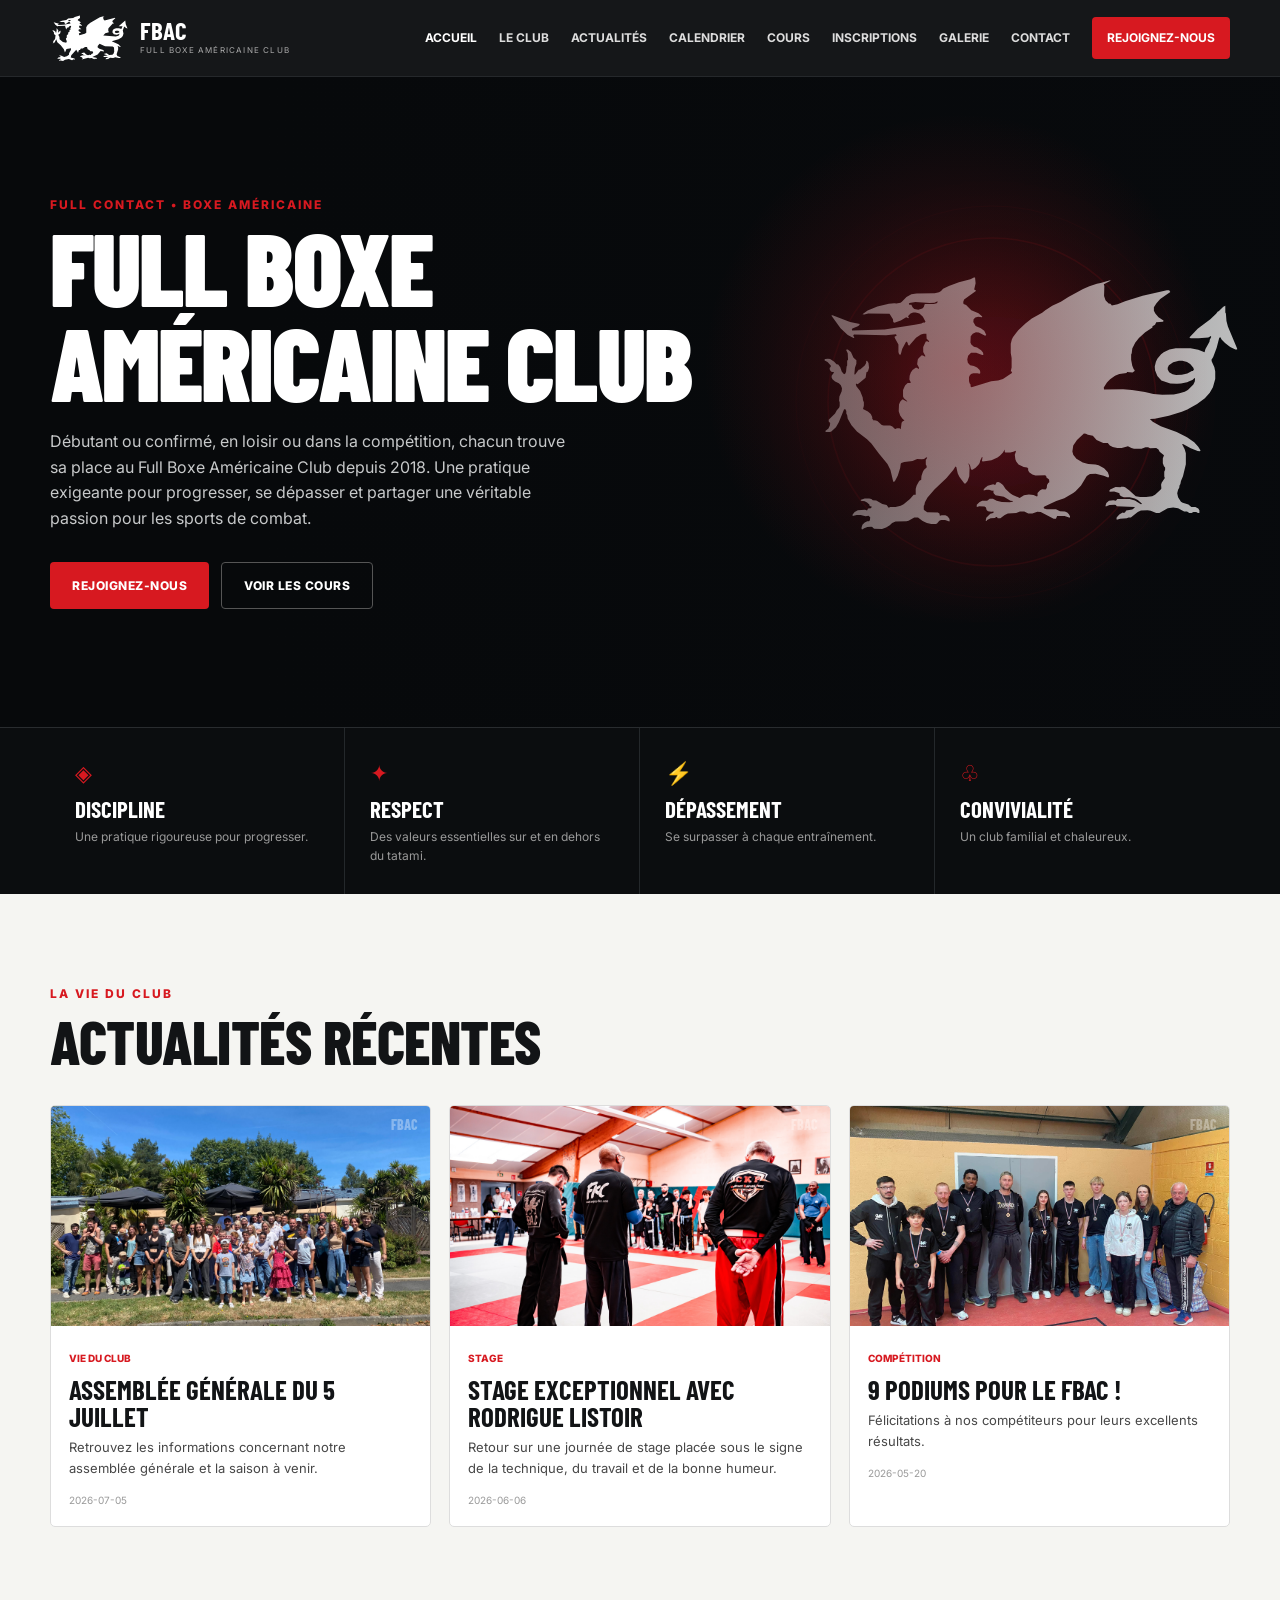
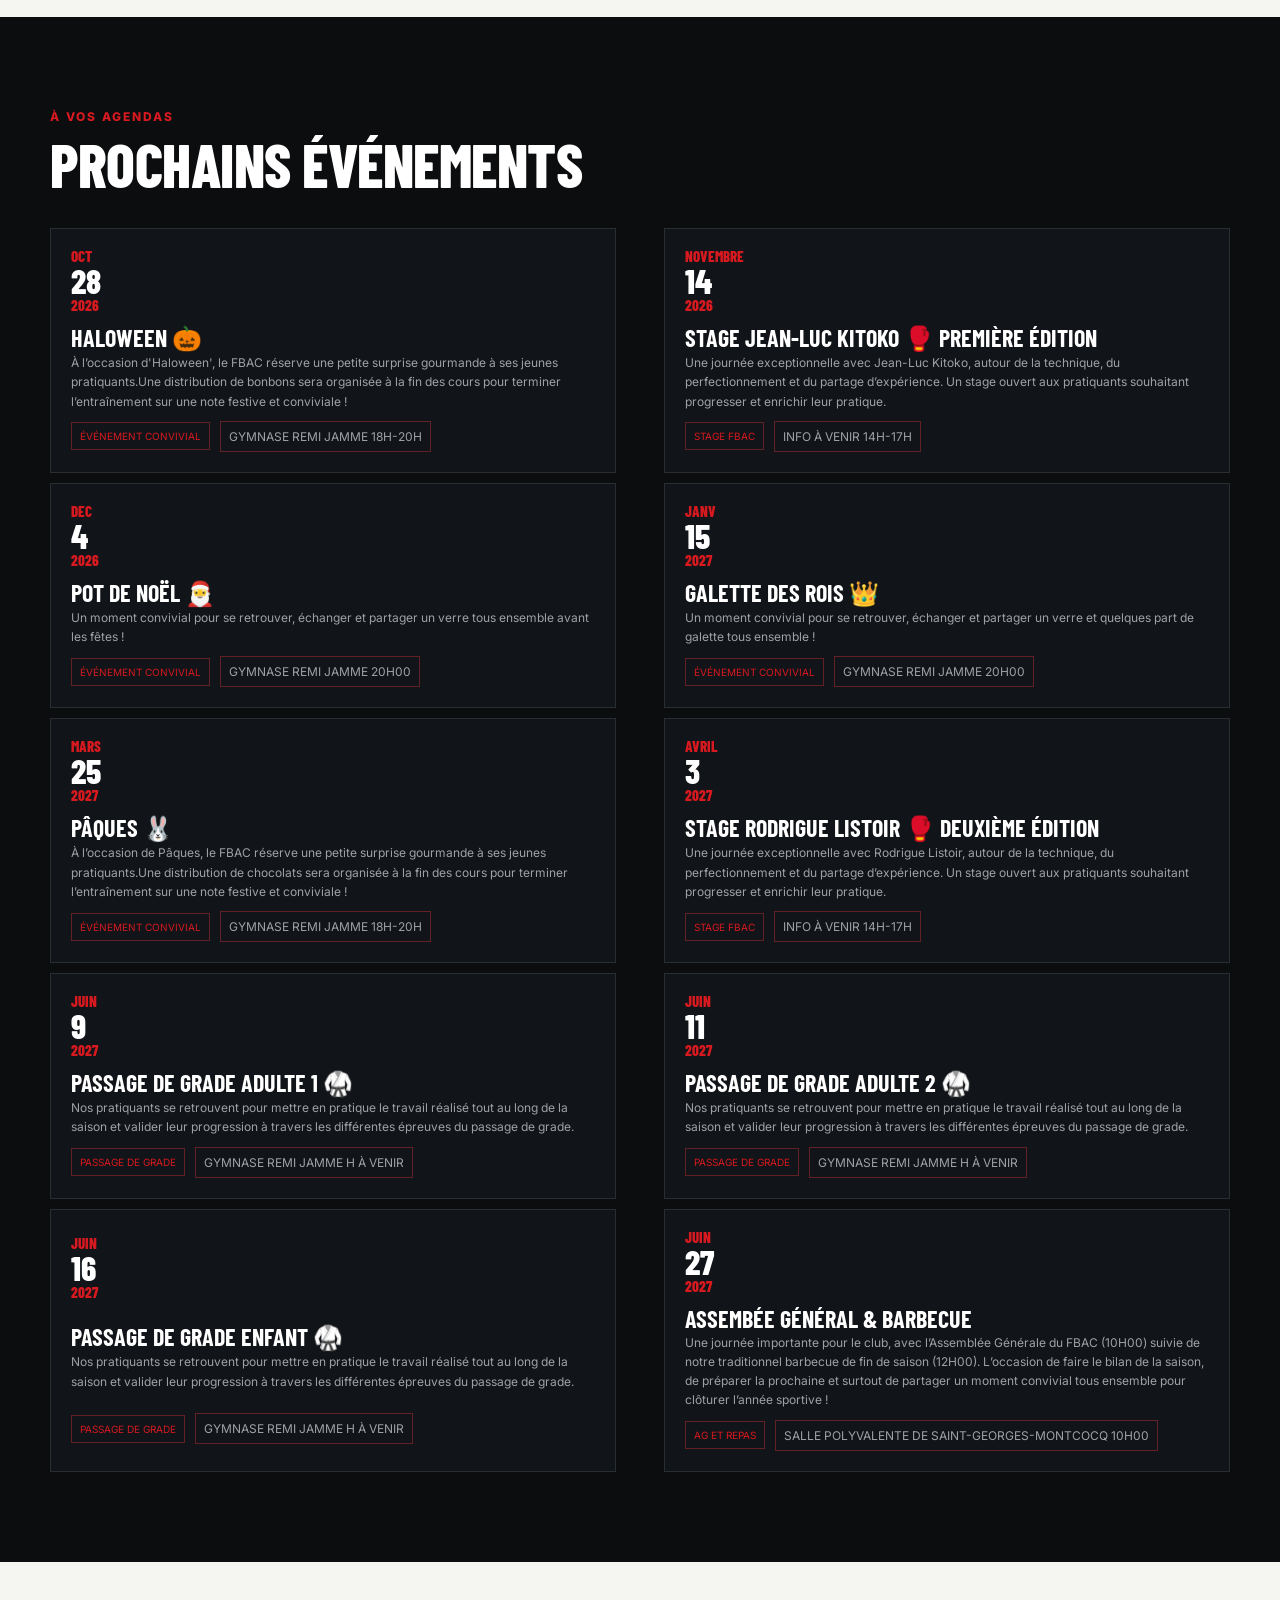
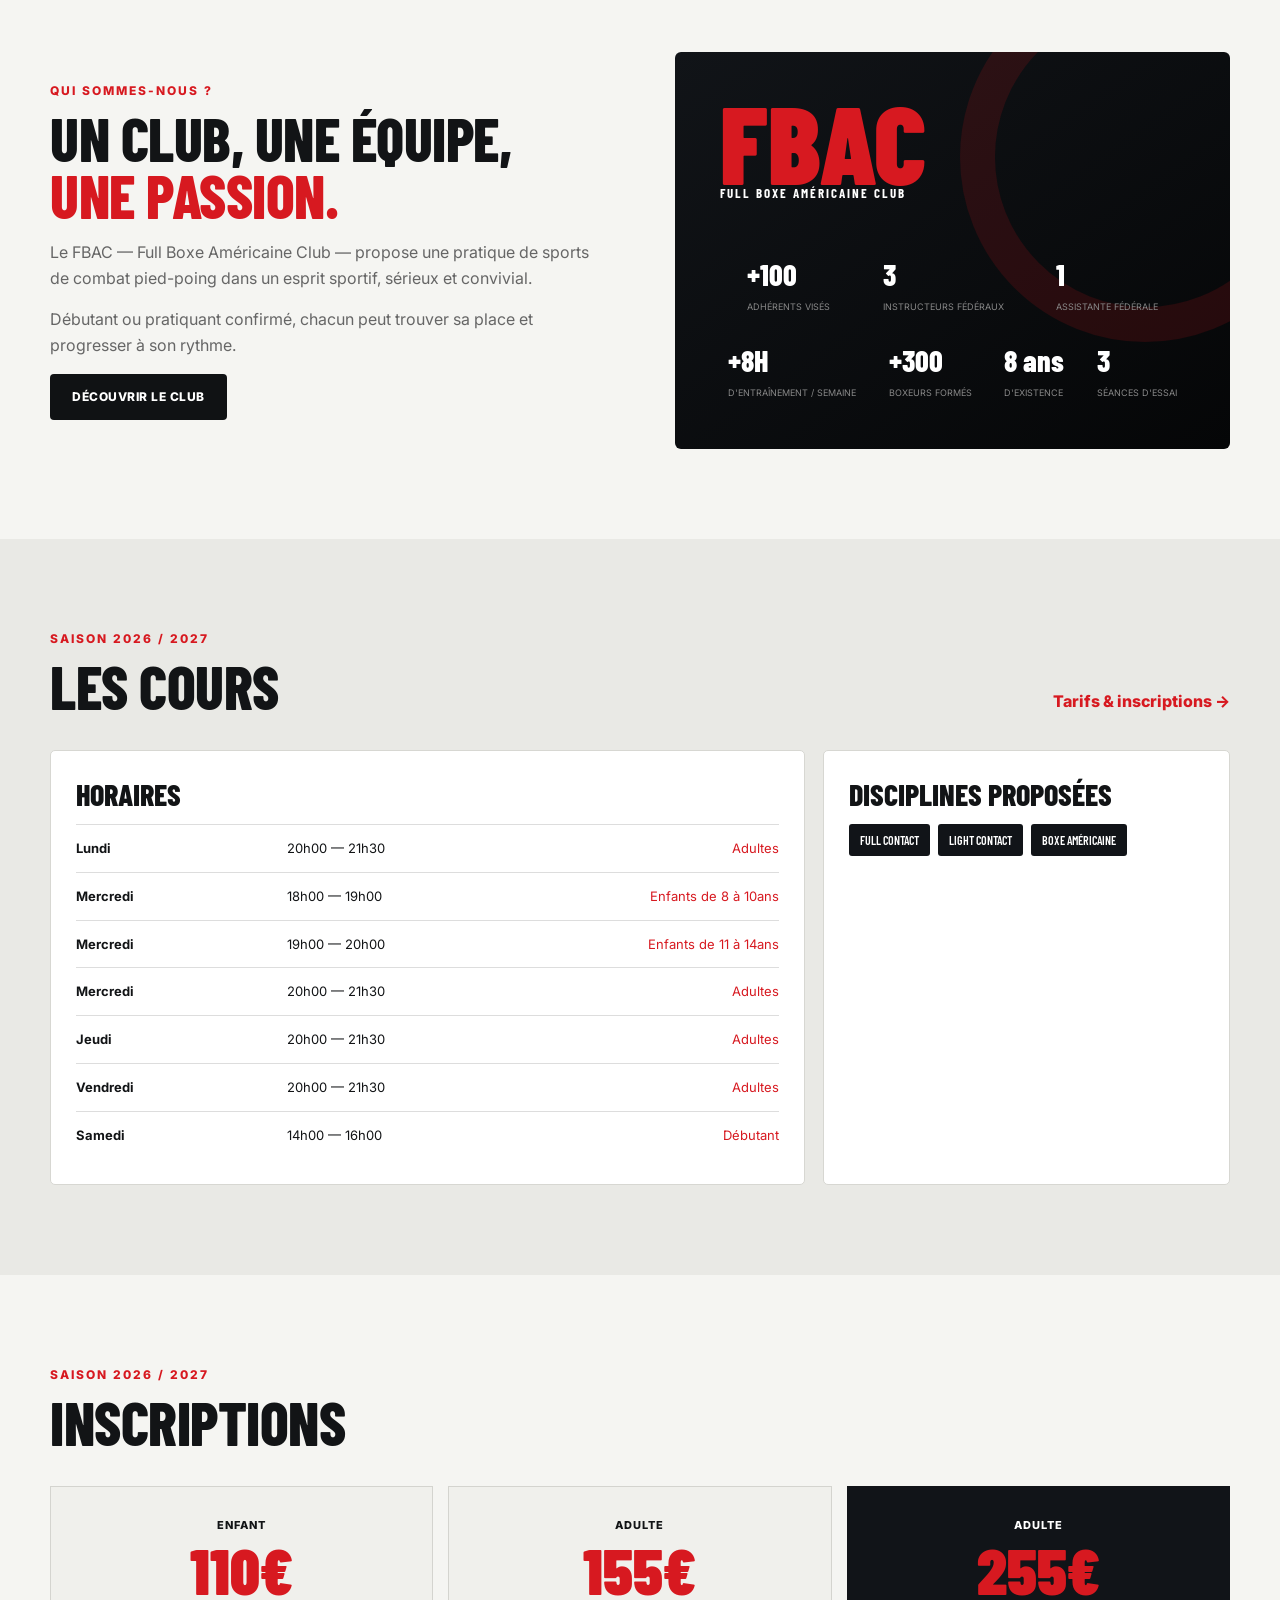
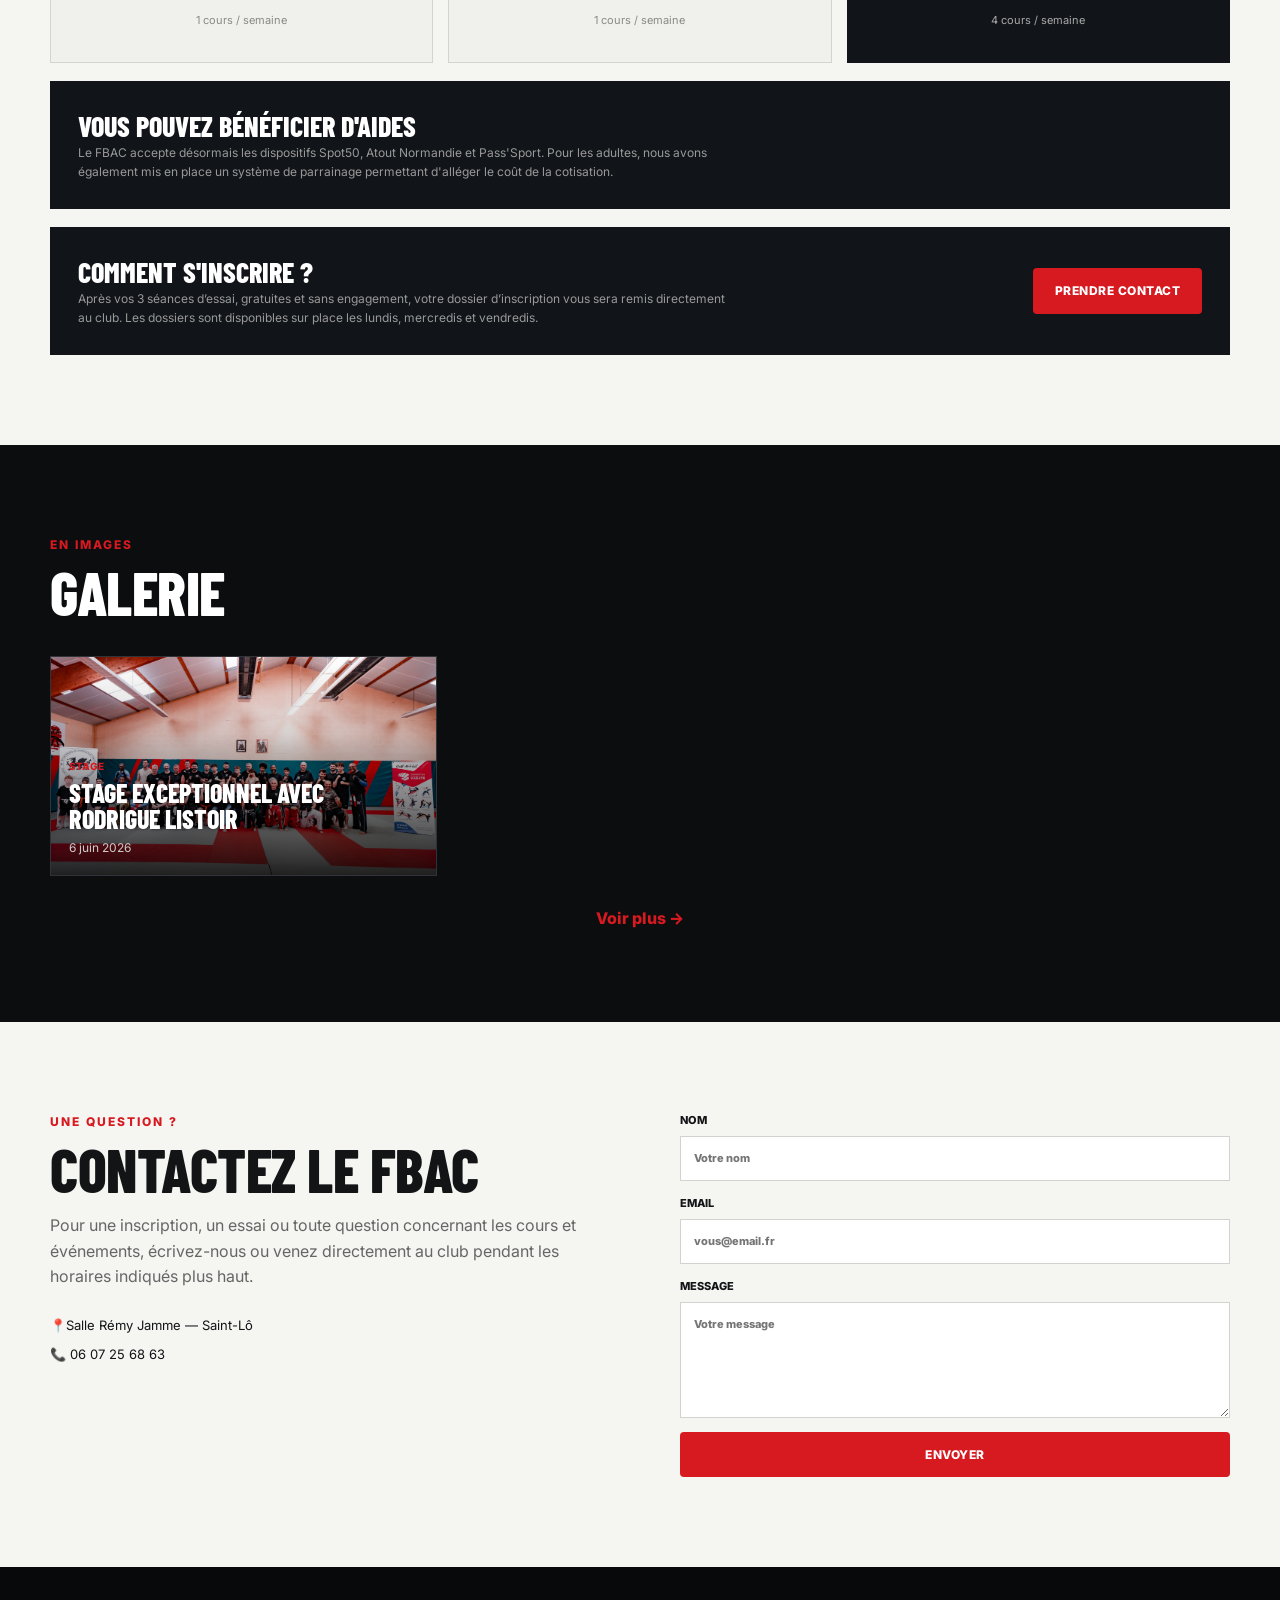
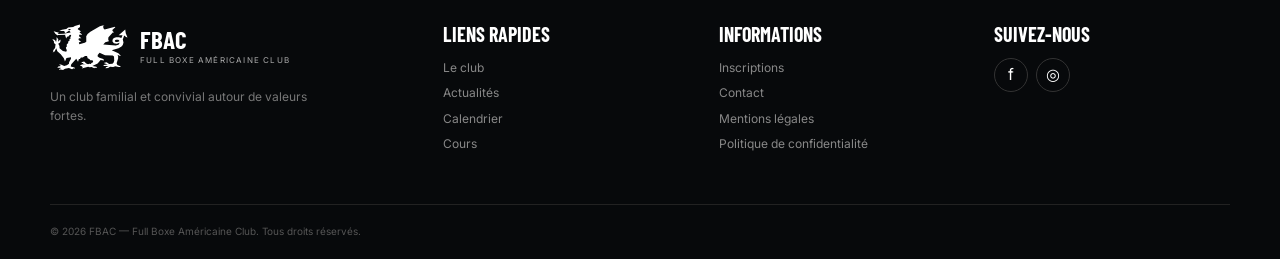
==== index.html @ 6cd3c9f8 "resolution du favicon" ====
<!DOCTYPE html>
<html lang="fr">

<head>
  <meta charset="UTF-8">
  <meta name="viewport" content="width=device-width, initial-scale=1.0">
  <title>Full Boxe Americaine Club | Boxe Américaine & Full Contact à Saint-Lô | FBAC</title>
  <meta name="description"
    content="Full boxe américaine club FBAC, club de boxe américaine et de full contact à Saint-Lô. Cours pour enfants et adultes, loisir ou compétition. 3 séances d’essai gratuites.">
  <meta name="robots" content="index, follow">
  <!-- Référencement local -->
  <meta name="geo.region" content="FR-50">
  <meta name="geo.placename" content="Saint-Lô">
  <!-- Partage sur les réseaux sociaux -->
  <meta property="og:locale" content="fr_FR">
  <meta property="og:type" content="website">
  <meta property="og:title" content="Boxe Américaine & Full Contact à Saint-Lô | FBAC">
  <meta property="og:description"
    content="Club de boxe américaine et de full contact à Saint-Lô. Cours enfants et adultes, loisir ou compétition.">
  <meta property="og:site_name" content="Full Boxe Américaine Club">
  <link rel="icon" type="image/svg+xml" href="images/Logofavico.png">
  <link rel="stylesheet" href="css/style.css">
</head>
<!-- LIGHTBOX GALERIE -->
<div class="gallery-lightbox" id="galleryLightbox" aria-hidden="true">

  <button class="lightbox-close" id="lightboxClose" aria-label="Fermer">
    ×
  </button>

  <button class="lightbox-prev" id="lightboxPrev" aria-label="Photo précédente">
    ‹
  </button>

  <div class="lightbox-content">
    <img id="lightboxImage" src="" alt="">
    <div class="lightbox-caption">
      <strong id="lightboxTitle"></strong>
      <span id="lightboxCounter"></span>
    </div>
  </div>

  <button class="lightbox-next" id="lightboxNext" aria-label="Photo suivante">
    ›
  </button>

</div>

<body>
  <header class="site-header">
    <div class="container nav-wrap">
      <a class="brand" href="index.html" aria-label="FBAC Accueil">
        <span class="brand-mark"><img src="images/dragon-fbacico.svg" alt="Dragon du Full Boxe Américaine Club"></span>
        <span><strong>FBAC</strong><small>FULL BOXE AMÉRICAINE CLUB</small></span>
      </a>
      <button class="menu-toggle" aria-label="Ouvrir le menu">☰</button>
      <nav class="main-nav">
        <a class="active" href="#accueil">Accueil</a>
        <a href="#club">Le club</a>
        <a href="#actualites">Actualités</a>
        <a href="#calendrier">Calendrier</a>
        <a href="#cours">Cours</a>
        <a href="#inscriptions">Inscriptions</a>
        <a href="#galerie">Galerie</a>
        <a href="#contact">Contact</a>
        <a class="nav-cta" href="#inscriptions">Rejoignez-nous</a>
      </nav>
    </div>
  </header>

  <main>
    <section id="accueil" class="hero">
      <div class="hero-bg"></div>
      <div class="container hero-content">
        <p class="eyebrow">FULL CONTACT • BOXE AMÉRICAINE</p>
        <h1>FULL BOXE<br><span>AMÉRICAINE CLUB</span></h1>
        <p class="hero-text">Débutant ou confirmé, en loisir ou dans la compétition, chacun trouve sa place au Full Boxe
          Américaine Club depuis 2018. Une pratique exigeante pour progresser, se dépasser et partager une véritable
          passion pour les sports de combat.</p>
        <div class="hero-actions">
          <a class="btn btn-primary" href="#inscriptions">Rejoignez-nous</a>
          <a class="btn btn-ghost" href="#cours">Voir les cours</a>
        </div>
      </div>
    </section>

    <section class="values">
      <div class="container values-grid">
        <article><span>◈</span>
          <h3>Discipline</h3>
          <p>Une pratique rigoureuse pour progresser.</p>
        </article>
        <article><span>✦</span>
          <h3>Respect</h3>
          <p>Des valeurs essentielles sur et en dehors du tatami.</p>
        </article>
        <article><span>⚡</span>
          <h3>Dépassement</h3>
          <p>Se surpasser à chaque entraînement.</p>
        </article>
        <article><span>♧</span>
          <h3>Convivialité</h3>
          <p>Un club familial et chaleureux.</p>
        </article>
      </div>
    </section>

    <section id="actualites" class="section">
      <div class="container">
        <div class="section-heading">
          <div>
            <p class="eyebrow">LA VIE DU CLUB</p>
            <h2>Actualités récentes</h2>
          </div>
          <button class="text-button" id="showAllNews">Voir toutes les actualités →</button>
        </div>
        <div id="newsGrid" class="news-grid"></div>
      </div>
    </section>

    <section id="calendrier" class="section section-dark">
      <div class="container">
        <div class="section-heading">
          <div>
            <p class="eyebrow">À VOS AGENDAS</p>
            <h2>Prochains événements</h2>
          </div>
        </div>
        <div class="events-list" id="eventsList"></div>
      </div>
    </section>

    <section id="club" class="section">
      <div class="container split">
        <div>
          <p class="eyebrow">QUI SOMMES-NOUS ?</p>
          <h2>Un club, une équipe,<br><span class="accent">une passion.</span></h2>
          <p>Le FBAC — Full Boxe Américaine Club — propose une pratique de sports de combat pied-poing dans un esprit
            sportif, sérieux et convivial.</p>
          <p>Débutant ou pratiquant confirmé, chacun peut trouver sa place et progresser à son rythme.</p>
          <a class="btn btn-dark" href="#contact">Découvrir le club</a>
        </div>
        <div class="club-card">
          <div class="club-card-big">FBAC</div>
          <p>FULL BOXE AMÉRICAINE CLUB</p>
          <div class="club-stats">
            <div><strong>+100</strong><span>adhérents visés</span></div>
            <div><strong>3</strong><span>instructeurs fédéraux</span></div>
            <div><strong>1</strong><span>assistante fédérale</span></div>
            <div><strong>+8H</strong><span>d'entraînement / semaine</span></div>
            <div><strong>+300</strong><span>boxeurs formés</span></div>
            <div><strong>8 ans</strong><span>d'existence</span></div>
            <div><strong>3</strong><span>séances d'essai</span></div>
          </div>
        </div>
      </div>
    </section>

    <section id="cours" class="section section-light">
      <div class="container">
        <div class="section-heading">
          <div>
            <p class="eyebrow">SAISON 2026 / 2027</p>
            <h2>Les cours</h2>
          </div>
          <a class="text-button" href="#inscriptions">Tarifs & inscriptions →</a>
        </div>
        <div class="schedule-wrap">
          <div class="schedule-card">
            <h3>Horaires</h3>
            <div class="schedule-row"><b>Lundi</b><span>20h00 — 21h30</span><em>Adultes</em></div>
            <div class="schedule-row"><b>Mercredi</b><span>18h00 — 19h00</span><em>Enfants de 8 à 10ans</em></div>
            <div class="schedule-row"><b>Mercredi</b><span>19h00 — 20h00</span><em>Enfants de 11 à 14ans</em></div>
            <div class="schedule-row"><b>Mercredi</b><span>20h00 — 21h30</span><em>Adultes</em></div>
            <div class="schedule-row"><b>Jeudi</b><span>20h00 — 21h30</span><em>Adultes</em></div>
            <div class="schedule-row"><b>Vendredi</b><span>20h00 — 21h30</span><em>Adultes</em></div>
            <div class="schedule-row"><b>Samedi</b><span>14h00 — 16h00</span><em>Débutant</em></div>
          </div>
          <div class="disciplines">
            <h3>Disciplines proposées</h3>
            <div class="chips">
              <span>Full Contact</span>
              <span>Light Contact</span>
              <span>Boxe américaine</span>
            </div>
          </div>
        </div>
      </div>
    </section>

    <section id="inscriptions" class="section">
      <div class="container">
        <div class="section-heading">
          <div>
            <p class="eyebrow">SAISON 2026 / 2027</p>
            <h2>Inscriptions</h2>
          </div>
        </div>
        <div class="prices">
          <article><span>ENFANT</span><strong>110€</strong><small>1 cours / semaine</small></article>
          <article><span>ADULTE</span><strong>155€</strong><small>1 cours / semaine</small></article>
          <article class="featured"><span>ADULTE</span><strong>255€</strong><small>4 cours / semaine</small></article>
        </div>
        <div class="registration-box">
          <div>
            <h3>Vous pouvez bénéficier d'aides</h3>
            <p>
              Le FBAC accepte désormais les dispositifs Spot50, Atout Normandie et Pass'Sport.
              Pour les adultes, nous avons également mis en place un système de parrainage
              permettant d'alléger le coût de la cotisation.
            </p>
          </div>
        </div>
        <div class="registration-box">
          <div>
            <h3>Comment s'inscrire ?</h3>
            <p>Après vos 3 séances d’essai, gratuites et sans engagement, votre dossier d’inscription vous sera remis
              directement au club. Les dossiers sont disponibles sur place les lundis, mercredis et vendredis.</p>
          </div>
          <a class="btn btn-primary" href="#contact">Prendre contact</a>
        </div>
      </div>
    </section>

    <section id="galerie" class="section section-dark">
      <div class="container">

        <div class="section-heading">
          <div>
            <p class="eyebrow">EN IMAGES</p>
            <h2>Galerie</h2>
          </div>
        </div>

        <div class="gallery" id="galleryList"></div>

        <button class="text-button" id="showMoreGallery">
          Voir plus →
        </button>
      </div>
    </section>
    <section id="reviews">
      <!-- Elfsight Google Reviews | Untitled Google Reviews -->
      <script src="https://elfsightcdn.com/platform.js" async></script>
      <div class="elfsight-app-48f7acc8-65fd-4e5b-8215-cebfe60ce584" data-elfsight-app-lazy></div>
    </section>
    <section id="contact" class="section">
      <div class="container contact-grid">
        <div>
          <p class="eyebrow">UNE QUESTION ?</p>
          <h2>Contactez le FBAC</h2>
          <p>
            Pour une inscription, un essai ou toute question concernant les cours et événements,
            écrivez-nous ou venez directement au club pendant les horaires indiqués plus haut.
          </p>
          <div class="contact-info">
            <p>
              <a href="https://www.google.com/maps/search/?api=1&query=Salle+Rémy+Jamme+Saint-Lô" target="_blank"
                rel="noopener noreferrer">📍Salle Rémy Jamme — Saint-Lô</a>
            </p>
            <p>
              <a href="tel:+33607256863">📞 06 07 25 68 63</a>
            </p>
          </div>
        </div>

        <form id="contactForm" class="contact-form" action="https://formspree.io/f/mgaelddy" method="POST">

          <label>
            Nom
            <input required name="name" type="text" placeholder="Votre nom" autocomplete="name">
          </label>

          <label>
            Email
            <input required name="email" type="email" placeholder="vous@email.fr" autocomplete="email">
          </label>

          <label>
            Message
            <textarea required name="message" rows="5" placeholder="Votre message"></textarea>
          </label>

          <button class="btn btn-primary" type="submit">Envoyer</button>

        </form>

        <div id="formStatus" class="form-status" aria-live="polite"></div>

      </div>
    </section>
  </main>

  <footer class="footer">
    <div class="container footer-grid">
      <div>
        <div class="brand footer-brand"> <span class="brand-mark"><img src="images/dragon-fbacico.svg"
              alt="Dragon du Full Boxe Américaine Club2"></span><span><strong>FBAC</strong><small>FULL BOXE
              AMÉRICAINE CLUB</small></span></div>
        <p>Un club familial et convivial autour de valeurs fortes.</p>
      </div>
      <div>
        <h4>Liens rapides</h4><a href="#club">Le club</a><a href="#actualites">Actualités</a><a
          href="#calendrier">Calendrier</a><a href="#cours">Cours</a>
      </div>
      <div>
        <h4>Informations</h4>
        <a href="#inscriptions">Inscriptions</a>
        <a href="#contact">Contact</a>
        <a href="mentions-legales.html">Mentions légales</a>
        <a href="politique-confidentialite.html">Politique de confidentialité</a>
      </div>
      <div>
        <h4>Suivez-nous</h4>
        <div class="socials">
          <a href="https://www.facebook.com/p/Full-boxe-am%C3%A9ricaine-club-61581208577103/"
            aria-label="Facebook">f</a>
          <a href="https://www.instagram.com/fbac_officiel/" aria-label="Instagram">◎</a>
        </div>
      </div>
    </div>
    <div class="container copyright">© 2026 FBAC — Full Boxe Américaine Club. Tous droits réservés.</div>
  </footer>
  <script src="js/script.js"></script>
</body>

</html>
---- css/style.css ----
@import url('https://fonts.googleapis.com/css2?family=Barlow+Condensed:wght@400;500;600;700;800;900&family=Inter:wght@400;500;600;700&display=swap');

:root {
    --red: #d71920;
    --red2: #ff3138;
    --black: #07090b;
    --dark: #0d1013;
    --white: #f5f5f2;
    --muted: #9da2a8;
    --line: #282d31;
    --max: 1180px
}

* {
    box-sizing: border-box;
    margin: 0;
    padding: 0
}

html {
    scroll-behavior: smooth
}

body {
    font-family: Inter, Arial, sans-serif;
    background: #f5f5f2;
    color: #121416;
    line-height: 1.6
}

a {
    text-decoration: none;
    color: inherit
}

button,
input,
textarea {
    font: inherit
}

.container {
    width: min(calc(100% - 40px), var(--max));
    margin: auto
}

.site-header {
    position: sticky;
    top: 0;
    z-index: 50;
    background: rgba(7, 9, 11, .94);
    backdrop-filter: blur(14px);
    border-bottom: 1px solid #25282b;
    color: white
}

.nav-wrap {
    min-height: 76px;
    display: flex;
    align-items: center;
    justify-content: space-between;
    gap: 25px
}

.brand {
    display: flex;
    align-items: center;
    gap: 10px
}

.brand-mark {
    width: 80px;
    height: 50px;
    display: grid;
    place-items: center;
    border-radius: 10px;
}

.brand strong {
    display: block;
    font-family: 'Barlow Condensed';
    font-size: 25px;
    line-height: .9
}

.brand small {
    display: block;
    font-size: 8px;
    letter-spacing: 1.2px;
    color: #aaa;
    margin-top: 3px
}

.main-nav {
    display: flex;
    align-items: center;
    gap: 22px;
    font-size: 12px;
    font-weight: 700;
    text-transform: uppercase
}

.main-nav a {
    color: #ddd;
    transition: .2s
}

.main-nav a:hover,
.main-nav a.active {
    color: white
}

.nav-cta {
    background: var(--red);
    padding: 11px 15px;
    border-radius: 4px !important;
    color: #fff !important
}

.menu-toggle {
    display: none;
    background: none;
    border: 0;
    color: white;
    font-size: 28px
}

.hero {
    position: relative;
    min-height: 650px;
    background: #07090b;
    overflow: hidden;
    color: white;
    display: flex;
    align-items: center
}

.hero-bg {
    position: absolute;
    inset: 0;
    background: radial-gradient(circle at 75% 45%, rgba(215, 25, 32, .25), transparent 25%), linear-gradient(90deg, #07090b 20%, rgba(7, 9, 11, .7) 55%, rgba(7, 9, 11, .2)), url('../images/dragon-fbac.svg') center/cover no-repeat
}

.hero-content {
    position: relative;
    padding: 90px 0
}

.eyebrow {
    font-size: 12px;
    letter-spacing: 2px;
    font-weight: 800;
    color: var(--red);
    margin-bottom: 10px
}

.hero h1 {
    font: 900 clamp(55px, 8vw, 105px)/.83 'Barlow Condensed';
    letter-spacing: -2px
}

.hero h1 span {
    color: #fff;
    margin-top: 10px;
    display: flex;
}

.hero-text {
    max-width: 530px;
    color: #c7c9ca;
    margin: 25px 0 30px;
    font-size: 16px
}

.hero-actions {
    display: flex;
    gap: 12px;
    flex-wrap: wrap
}

.btn {
    display: inline-flex;
    justify-content: center;
    align-items: center;
    border: 0;
    border-radius: 4px;
    padding: 13px 22px;
    font-weight: 800;
    font-size: 12px;
    text-transform: uppercase;
    letter-spacing: .5px;
    cursor: pointer
}

.btn-primary {
    background: var(--red);
    color: white
}

.btn-primary:hover {
    background: var(--red2)
}

.btn-ghost {
    border: 1px solid #555;
    color: white
}

.btn-dark {
    background: #101214;
    color: white
}

.values {
    background: #0b0d0f;
    color: white;
    border-top: 1px solid #292c2f
}

.values-grid {
    display: grid;
    grid-template-columns: repeat(4, 1fr)
}

.values article {
    padding: 28px 25px;
    border-right: 1px solid #24282b
}

.values article:last-child {
    border: 0
}

.values span {
    color: var(--red);
    font-size: 22px
}

.values h3 {
    font: 700 23px 'Barlow Condensed';
    text-transform: uppercase;
    margin: 4px 0
}

.values p {
    font-size: 12px;
    color: #999
}

.section {
    padding: 90px 0
}

.section-dark {
    background: #0b0d0f;
    color: white
}

.section-light {
    background: #e9e9e5
}

.section-heading {
    display: flex;
    align-items: end;
    justify-content: space-between;
    gap: 20px;
    margin-bottom: 35px
}

h2 {
    font: 800 clamp(40px, 5vw, 60px)/.95 'Barlow Condensed';
    text-transform: uppercase;
    letter-spacing: -.5px
}

.text-button {
    background: none;
    border: 0;
    color: var(--red);
    font-weight: 800;
    cursor: pointer
}

.news-grid {
    display: grid;
    grid-template-columns: repeat(3, 1fr);
    gap: 18px
}

.news-card {
    background: #fff;
    border: 1px solid #ddd;
    border-radius: 5px;
    overflow: hidden
}

.news-image {
    height: 190px;
    background: linear-gradient(135deg, #15191d, #42474d);
    display: flex;
    align-items: end;
    color: #fff;
    font: 800 34px 'Barlow Condensed';
    position: relative
}

.news-image:after {
    content: 'FBAC';
    position: absolute;
    right: 12px;
    top: 10px;
    color: rgba(255, 255, 255, .35);
    font-size: 14px
}

.news-image {
    width: 100%;
    height: 220px;
    overflow: hidden;
}

.hidden-news {
    display: none;
}

.news-image img {
    width: 100%;
    height: 100%;
    object-fit: cover;
    display: block;
}

.news-card:hover .news-image img {
    transform: scale(1.05);
}

/* =========================
   GALERIE
   ========================= */

.gallery {
    display: grid;
    grid-template-columns: repeat(3, 1fr);
    grid-auto-rows: 220px;
    gap: 10px;
}

.gallery-item {
    position: relative;
    overflow: hidden;
    display: flex;
    align-items: end;
    min-width: 0;
    border: 1px solid #303439;
    background: #171a1e;
    cursor: pointer;
}

.gallery-item img {
    position: absolute;
    inset: 0;
    width: 100%;
    height: 100%;
    object-fit: cover;
    display: block;
    transition: transform 0.4s ease;
}

.gallery-item::after {
    content: "";
    position: absolute;
    inset: 0;
    background: linear-gradient(to top,
            rgba(0, 0, 0, 0.85),
            rgba(0, 0, 0, 0.15) 65%,
            transparent);
}

.gallery-overlay {
    position: relative;
    z-index: 2;
    width: 100%;
    padding: 18px;
}

.gallery-overlay .tag {
    display: inline-block;
    margin-bottom: 6px;
}

.gallery-overlay h3 {
    margin: 0;
    font: 800 26px/1 'Barlow Condensed', sans-serif;
    text-transform: uppercase;
}

.gallery-overlay p {
    margin: 6px 0 0;
    font-size: 12px;
    color: #ccc;
}

.gallery-item:hover img {
    transform: scale(1.05);
}

.hidden-gallery {
    display: none;
}

#showMoreGallery {
    display: block;
    margin: 30px auto 0;
}

/* =========================
   LIGHTBOX GALERIE
   ========================= */

.gallery-lightbox {
    position: fixed;
    inset: 0;
    z-index: 9999;

    display: none;
    align-items: center;
    justify-content: center;

    padding: 30px;

    background: rgba(0, 0, 0, 0.94);
}

.gallery-lightbox.active {
    display: flex;
}

.lightbox-content {
    position: relative;

    width: min(1100px, 90vw);
    max-height: 90vh;

    display: flex;
    flex-direction: column;
    align-items: center;
    justify-content: center;
}

#lightboxImage {
    display: block;

    max-width: 100%;
    max-height: 80vh;

    object-fit: contain;

    border: 1px solid #303439;
    box-shadow: 0 20px 60px rgba(0, 0, 0, 0.5);
}

.lightbox-caption {
    width: 100%;

    display: flex;
    justify-content: space-between;
    align-items: center;

    gap: 20px;

    margin-top: 12px;

    color: #fff;
}

.lightbox-caption strong {
    font: 700 20px/1 'Barlow Condensed', sans-serif;
    text-transform: uppercase;
}

#lightboxCounter {
    font-size: 13px;
    color: #aaa;
    white-space: nowrap;
}


/* BOUTONS */

.lightbox-close,
.lightbox-prev,
.lightbox-next {
    position: absolute;

    z-index: 3;

    border: 0;
    background: none;

    color: #fff;

    cursor: pointer;

    transition:
        color 0.2s ease,
        transform 0.2s ease;
}

.lightbox-close:hover,
.lightbox-prev:hover,
.lightbox-next:hover {
    color: var(--red);
}


/* FERMER */

.lightbox-close {
    top: 20px;
    right: 25px;

    font-size: 42px;
    line-height: 1;
}


/* PRECEDENTE */

.lightbox-prev,
.lightbox-next {
    top: 50%;

    transform: translateY(-50%);

    font-size: 70px;
    line-height: 1;
}

.lightbox-prev:hover,
.lightbox-next:hover {
    transform: translateY(-50%) scale(1.1);
}

.lightbox-prev {
    left: 25px;
}

.lightbox-next {
    right: 25px;
}


/* MOBILE */

@media (max-width: 720px) {

    .gallery-lightbox {
        padding: 15px;
    }

    .lightbox-content {
        width: 100%;
    }

    #lightboxImage {
        max-width: 100%;
        max-height: 75vh;
    }

    .lightbox-caption strong {
        font-size: 17px;
    }

    .lightbox-prev,
    .lightbox-next {
        font-size: 50px;
    }

    .lightbox-prev {
        left: 5px;
    }

    .lightbox-next {
        right: 5px;
    }

    .lightbox-close {
        top: 10px;
        right: 15px;
        font-size: 36px;
    }
}

.news-body {
    padding: 18px
}

.tag {
    font-size: 10px;
    color: var(--red);
    font-weight: 800;
    text-transform: uppercase
}

.news-body h3 {
    font: 700 27px/1 'Barlow Condensed';
    text-transform: uppercase;
    margin: 7px 0
}

.news-body p {
    font-size: 13px;
    color: #474747;
}

.news-date {
    font-size: 10px;
    color: #999;
    margin-top: 13px
}

/* .events-list {
    display: grid;
    gap: 10px
} */

.events-list {
    display: flex;
    gap: 10px;
    flex-wrap: wrap;
    justify-content: space-between;
}

/* .event {
    display: grid;
    grid-template-columns: 110px 1fr auto;
    align-items: center;
    gap: 25px;
    padding: 20px;
    border: 1px solid #292e32;
    background: #111418
} */

.event {
    display: flex;
    align-items: center;
    flex-wrap: wrap;
    gap: 10px;
    padding: 20px;
    border: 1px solid #292e32;
    background: #111418;
    min-width: 300px;
    width: 48%;
}

.event-date {
    font: 800 34px/1 'Barlow Condensed';
    text-transform: uppercase
}

.event-date small {
    display: block;
    color: var(--red);
    font-size: 15px
}

.event h3 {
    font: 700 24px 'Barlow Condensed';
    text-transform: uppercase
}

.event p {
    font-size: 12px;
    color: #9ea2a6
}

.event-type {
    font-size: 10px;
    text-transform: uppercase;
    color: var(--red);
    border: 1px solid #632126;
    padding: 5px 8px;
    width: max-content;
}

.split {
    display: grid;
    grid-template-columns: 1fr 1fr;
    gap: 70px;
    align-items: center
}

.split>div:first-child p:not(.eyebrow) {
    max-width: 580px;
    color: #666;
    margin: 16px 0
}

.accent {
    color: var(--red)
}

.club-card {
    min-height: 390px;
    background: linear-gradient(145deg, #111418, #050607);
    color: white;
    border-radius: 6px;
    padding: 45px;
    display: flex;
    flex-direction: column;
    justify-content: center;
    position: relative;
    overflow: hidden
}

.club-card:after {
    content: '';
    position: absolute;
    width: 300px;
    height: 300px;
    border: 35px solid rgba(215, 25, 32, .15);
    border-radius: 50%;
    right: -100px;
    top: -80px
}

.club-card-big {
    font: 900 110px/.8 'Barlow Condensed';
    color: var(--red);
    position: relative;
    z-index: 1
}

.club-card p {
    font: 700 13px 'Barlow Condensed';
    letter-spacing: 2px;
    position: relative;
    z-index: 1
}

.club-stats {
    display: flex;
    gap: 25px;
    justify-content: space-evenly;
    flex-wrap: wrap;
    margin-top: 55px;
    position: relative;
    z-index: 1;
}

.club-stats strong {
    display: block;
    font: 800 30px 'Barlow Condensed'
}

.club-stats span {
    font-size: 9px;
    text-transform: uppercase;
    color: #888
}

.schedule-wrap {
    display: grid;
    grid-template-columns: 1.3fr .7fr;
    gap: 18px
}

.schedule-card,
.disciplines {
    background: #fff;
    border: 1px solid #d7d7d2;
    border-radius: 5px;
    padding: 25px
}

.schedule-card h3,
.disciplines h3 {
    font: 800 30px 'Barlow Condensed';
    text-transform: uppercase;
    margin-bottom: 12px
}

.schedule-row {
    display: grid;
    grid-template-columns: 1fr 1.4fr 1fr;
    gap: 10px;
    border-top: 1px solid #ddd;
    padding: 13px 0;
    font-size: 13px
}

.schedule-row em {
    font-style: normal;
    color: var(--red);
    text-align: right
}

.chips {
    display: flex;
    flex-wrap: wrap;
    gap: 8px
}

.chips span {
    background: #111418;
    color: white;
    border-radius: 3px;
    padding: 9px 11px;
    font: 600 12px 'Barlow Condensed';
    text-transform: uppercase
}

.prices {
    display: grid;
    grid-template-columns: repeat(3, 1fr);
    gap: 15px
}

.prices article {
    background: #f0f0ec;
    border: 1px solid #d4d4cf;
    padding: 30px;
    text-align: center
}

.prices article.featured {
    background: #111418;
    color: white;
    border-color: #111418
}

.prices span {
    display: block;
    font-size: 11px;
    font-weight: 800;
    letter-spacing: 1px
}

.prices strong {
    display: block;
    font: 900 65px 'Barlow Condensed';
    color: var(--red);
    line-height: 1.1
}

.prices small {
    font-size: 11px;
    color: #888
}

.featured small {
    color: #aaa
}

.registration-box {
    margin-top: 18px;
    background: #111418;
    color: white;
    padding: 28px;
    display: flex;
    justify-content: space-between;
    align-items: center;
    gap: 25px
}

.registration-box h3 {
    font: 800 28px 'Barlow Condensed';
    text-transform: uppercase
}

.registration-box p {
    font-size: 12px;
    color: #999;
    max-width: 650px
}

.contact-grid {
    display: grid;
    grid-template-columns: 1fr 1fr;
    gap: 80px
}

.contact-grid>div>p:not(.eyebrow) {
    color: #666;
    max-width: 530px;
    margin: 15px 0
}

.contact-info {
    margin-top: 25px;
    display: grid;
    gap: 8px;
    font-size: 13px
}

.contact-form {
    display: grid;
    gap: 14px
}

.contact-form label {
    font-size: 11px;
    font-weight: 800;
    text-transform: uppercase
}

.contact-form input,
.contact-form textarea {
    display: block;
    width: 100%;
    margin-top: 6px;
    border: 1px solid #d2d2ce;
    background: #fff;
    padding: 13px;
    outline: none
}

.contact-form input:focus,
.contact-form textarea:focus {
    border-color: var(--red)
}

.form-message {
    font-size: 12px;
    color: var(--red)
}

.form-status {
    width: 100%;
    min-height: 250px;
    box-sizing: border-box;
    padding: 40px 20px;

    display: none;
    align-items: center;
    justify-content: center;
    flex-direction: column;

    text-align: center;
    background: #111418;
    color: white;
}

.form-status.active {
    display: flex;
}

/* =========================
   LOADER
   ========================= */

.loader {
    width: min(280px, 80%);
    height: 4px;
    background: #292d32;
    overflow: hidden;
    margin-bottom: 25px;
}

.loader span {
    display: block;
    width: 40%;
    height: 100%;
    background: #e30613;

    animation: loaderMove 1.2s ease-in-out infinite;
}

.form-success {
    display: flex;
    align-items: center;
    flex-direction: column;
    text-align: center;
}

.form-success svg {
    width: 70px;
    height: 70px;
    margin-bottom: 20px;
    overflow: visible;
}

.form-success circle {
    fill: none;
    stroke: #e30613;
    stroke-width: 2;
    stroke-dasharray: 151;
    stroke-dashoffset: 151;
    animation: drawCircle 0.6s ease forwards;
}

.form-success path {
    fill: none;
    stroke: white;
    stroke-width: 3;
    stroke-linecap: round;
    stroke-linejoin: round;
    stroke-dasharray: 40;
    stroke-dashoffset: 40;
    animation: drawCheck 0.4s ease 0.5s forwards;
}

.form-success strong {
    opacity: 0;
    animation: successText 0.4s ease 0.8s forwards;
}

.form-success p {
    opacity: 0;
    margin-top: 8px;
    animation: successText 0.4s ease 1s forwards;
}

@keyframes drawCircle {
    to {
        stroke-dashoffset: 0;
    }
}

@keyframes drawCheck {
    to {
        stroke-dashoffset: 0;
    }
}

@keyframes successText {
    from {
        opacity: 0;
        transform: translateY(8px);
    }

    to {
        opacity: 1;
        transform: translateY(0);
    }
}

.footer {
    background: #07090b;
    color: white;
    padding: 55px 0 20px
}

.footer-grid {
    display: grid;
    grid-template-columns: 1.5fr 1fr 1fr 1fr;
    gap: 40px
}

.footer p {
    color: #777;
    font-size: 12px;
    max-width: 260px;
    margin-top: 15px
}

.footer h4 {
    font: 700 20px 'Barlow Condensed';
    text-transform: uppercase;
    margin-bottom: 12px
}

.footer-grid>div>a {
    display: block;
    color: #888;
    font-size: 12px;
    margin: 6px 0
}

.socials {
    display: flex;
    gap: 8px
}

.socials a {
    width: 34px;
    height: 34px;
    border: 1px solid #333;
    display: grid !important;
    place-items: center;
    border-radius: 50%;
    color: white !important
}

.copyright {
    border-top: 1px solid #222;
    margin-top: 45px;
    padding-top: 18px;
    color: #555;
    font-size: 10px
}

code {
    background: #202328;
    padding: 2px 5px
}

@media(max-width:900px) {
    .main-nav {
        gap: 12px
    }

    .split,
    .contact-grid {
        gap: 35px
    }

    .values-grid {
        grid-template-columns: repeat(2, 1fr)
    }

    .news-grid {
        grid-template-columns: 1fr 1fr
    }

    .schedule-wrap {
        grid-template-columns: 1fr
    }

    .footer-grid {
        grid-template-columns: 1fr 1fr
    }

    .gallery {
        grid-template-columns: 1fr 1fr;
        grid-auto-rows: 200px;
    }
}

@media(max-width:720px) {
    .container {
        width: min(calc(100% - 28px), var(--max))
    }

    .menu-toggle {
        display: block
    }

    .main-nav {
        display: none;
        position: absolute;
        top: 76px;
        left: 0;
        right: 0;
        background: #080a0c;
        padding: 15px 20px;
        flex-direction: column;
        align-items: stretch;
        border-bottom: 1px solid #25282b
    }

    .main-nav.open {
        display: flex
    }

    .main-nav a {
        padding: 8px
    }

    .hero {
        min-height: 600px
    }

    .hero h1 {
        font-size: 65px
    }

    .section {
        padding: 65px 0
    }

    .section-heading {
        align-items: start;
        flex-direction: column
    }

    .gallery {
        grid-template-columns: 1fr;
        grid-auto-rows: 220px;
    }

    .gallery-overlay {
        padding: 16px;
    }

    .gallery-overlay h3 {
        font-size: 24px;
    }

    .gallery-item:hover img {
        transform: none;
    }

    .values-grid,
    .news-grid,
    .split,
    .prices,
    .contact-grid,
    .footer-grid {
        grid-template-columns: 1fr
    }

    .values article {
        border-right: 0;
        border-bottom: 1px solid #24282b
    }

    .event {
        width: 100%;
    }

    .event-type {
        display: flex;
        /* width: 100%; */
        justify-content: space-around;
    }



    .registration-box {
        align-items: flex-start;
        flex-direction: column
    }

    .club-card {
        min-height: 320px
    }

    .club-card-big {
        font-size: 85px
    }

    .club-stats {
        margin-top: 35px
    }

    .schedule-row {
        grid-template-columns: 1fr 1.3fr
    }

    @media (max-width: 720px) {
        .schedule-row em {
            display: flex;
        }
    }
}

@keyframes loaderMove {
    0% {
        transform: translateX(-100%);
    }

    50% {
        transform: translateX(150%);
    }

    100% {
        transform: translateX(250%);
    }
}

.form-status strong {
    font-family: "Barlow Condensed", sans-serif;
    font-size: 1.5rem;
    letter-spacing: 0.08em;
}

.form-status small {
    margin-top: 6px;
    color: #8c9299;
    letter-spacing: 0.12em;
    font-size: 0.7rem;
}

@media (max-width: 600px) {

    .form-status {
        min-height: 220px;
        padding: 30px 15px;
    }

    .loader {
        width: min(240px, 85%);
    }

    .form-status strong {
        font-size: 1.3rem;
    }
}
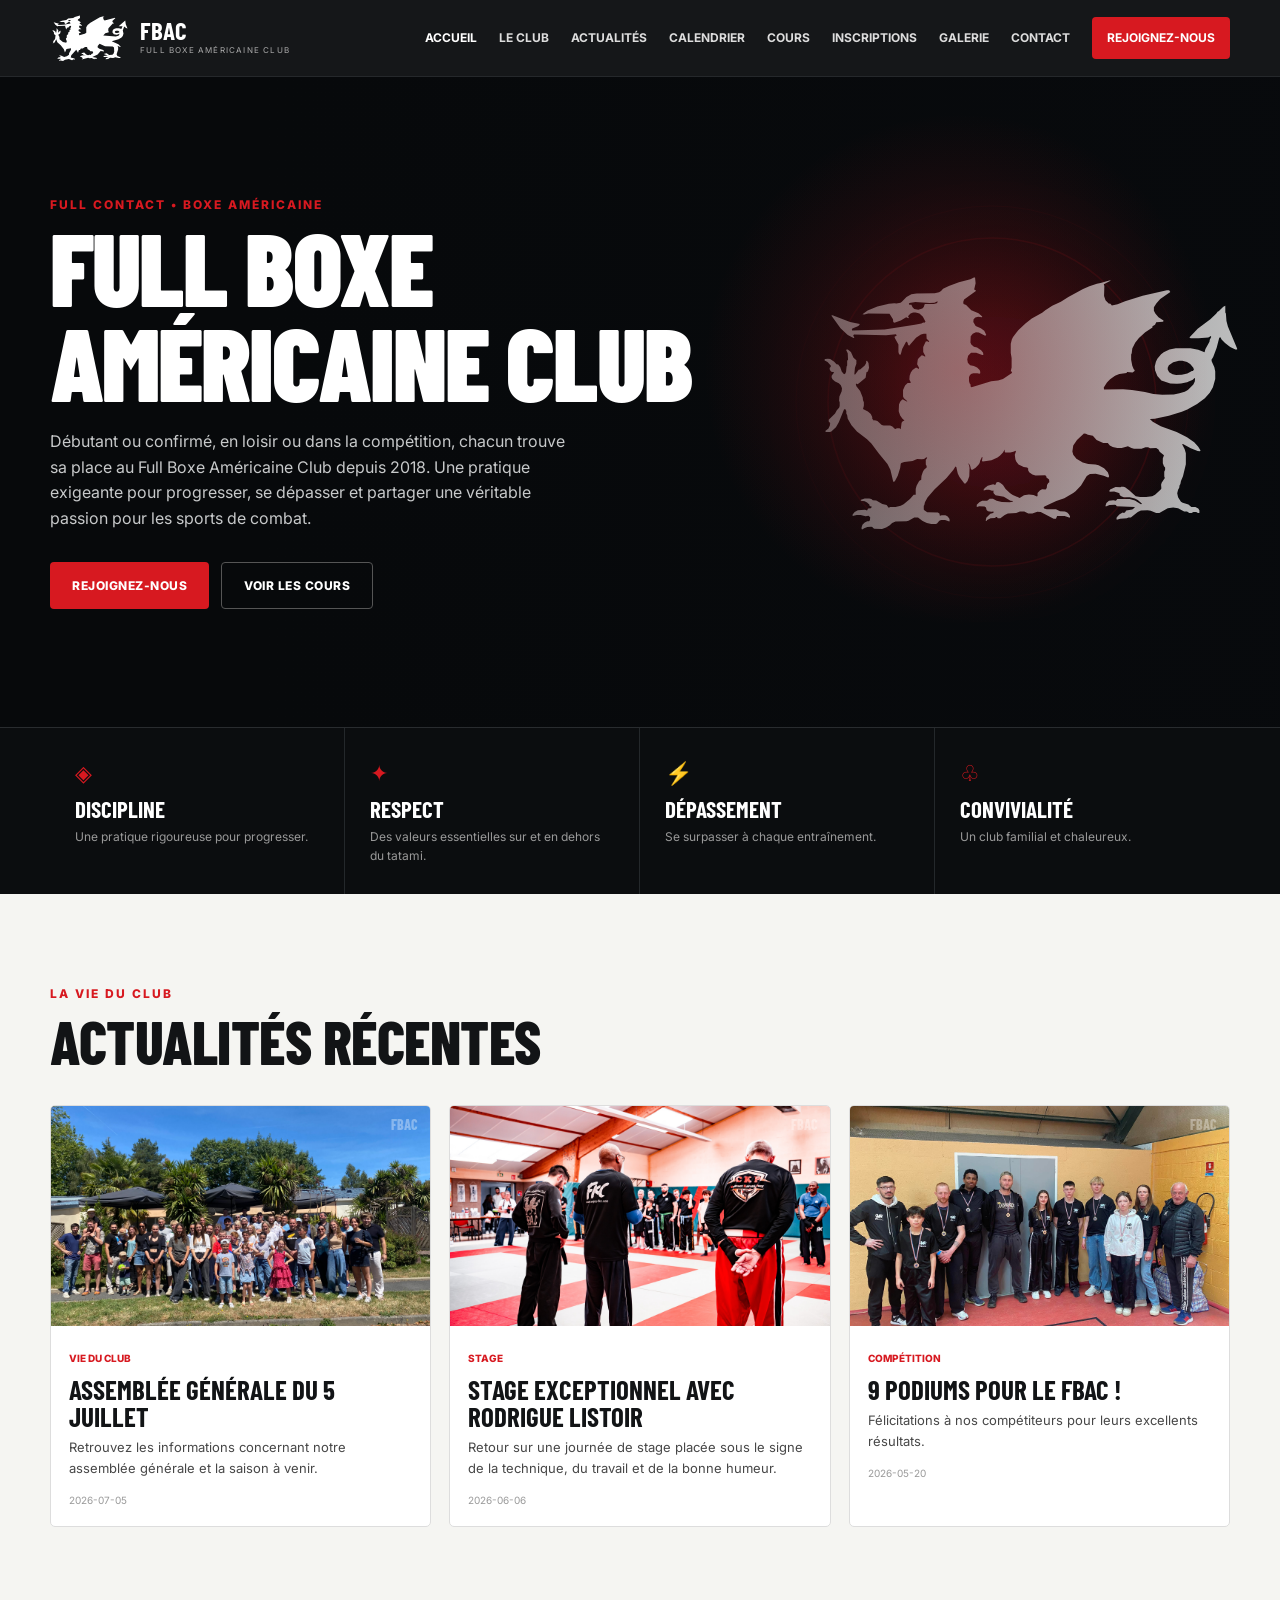
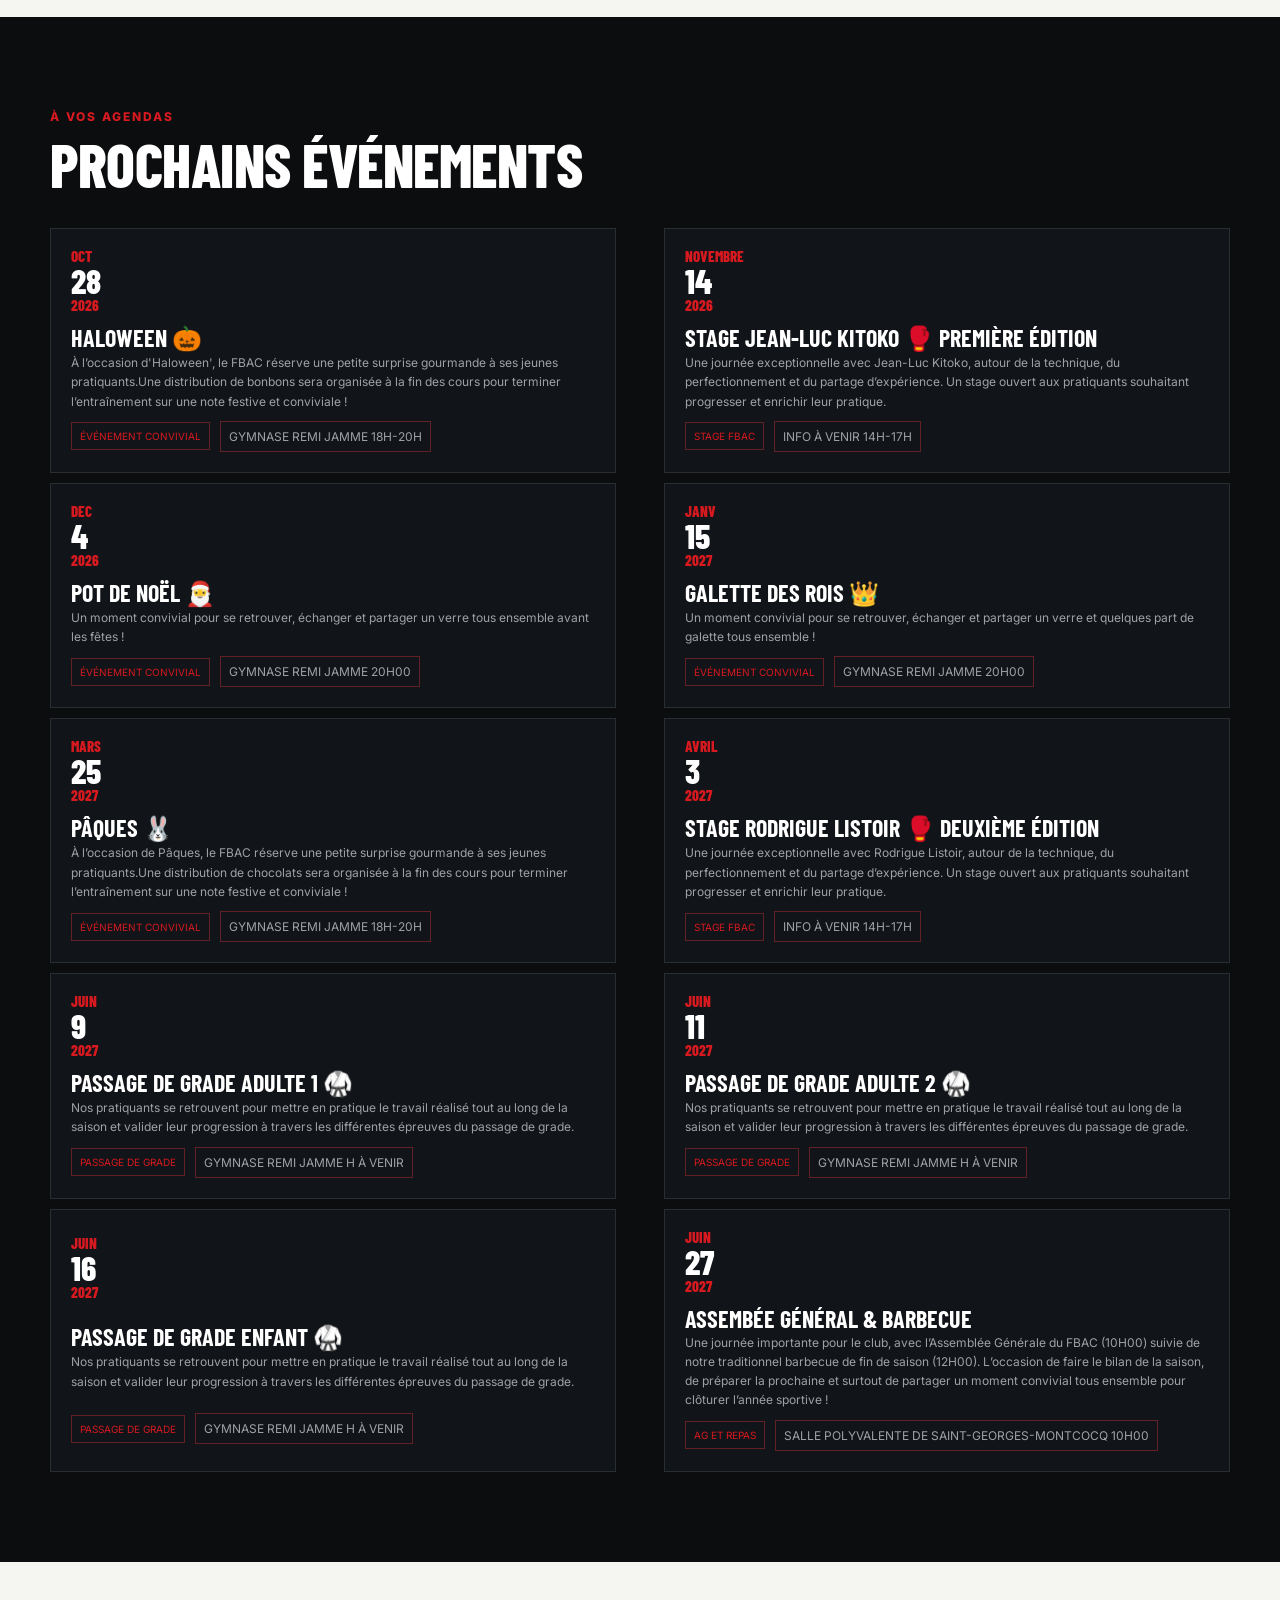
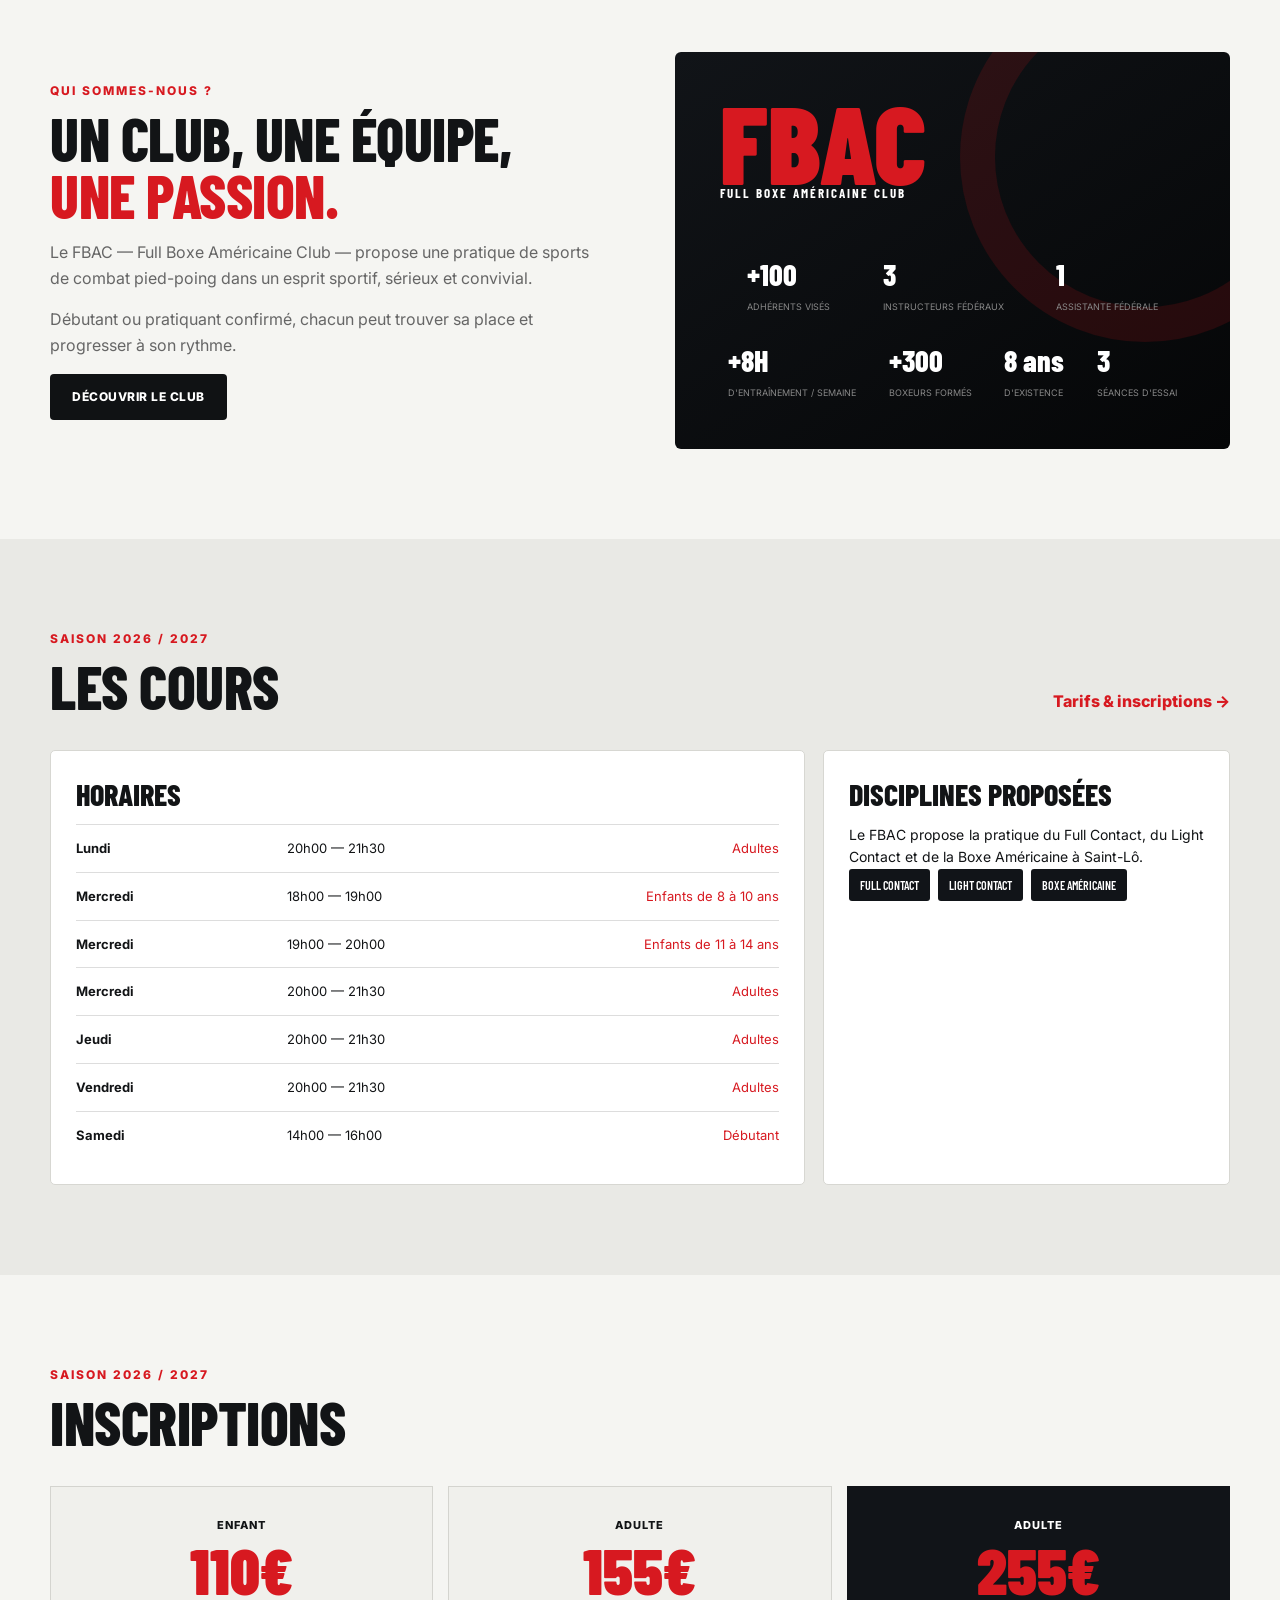
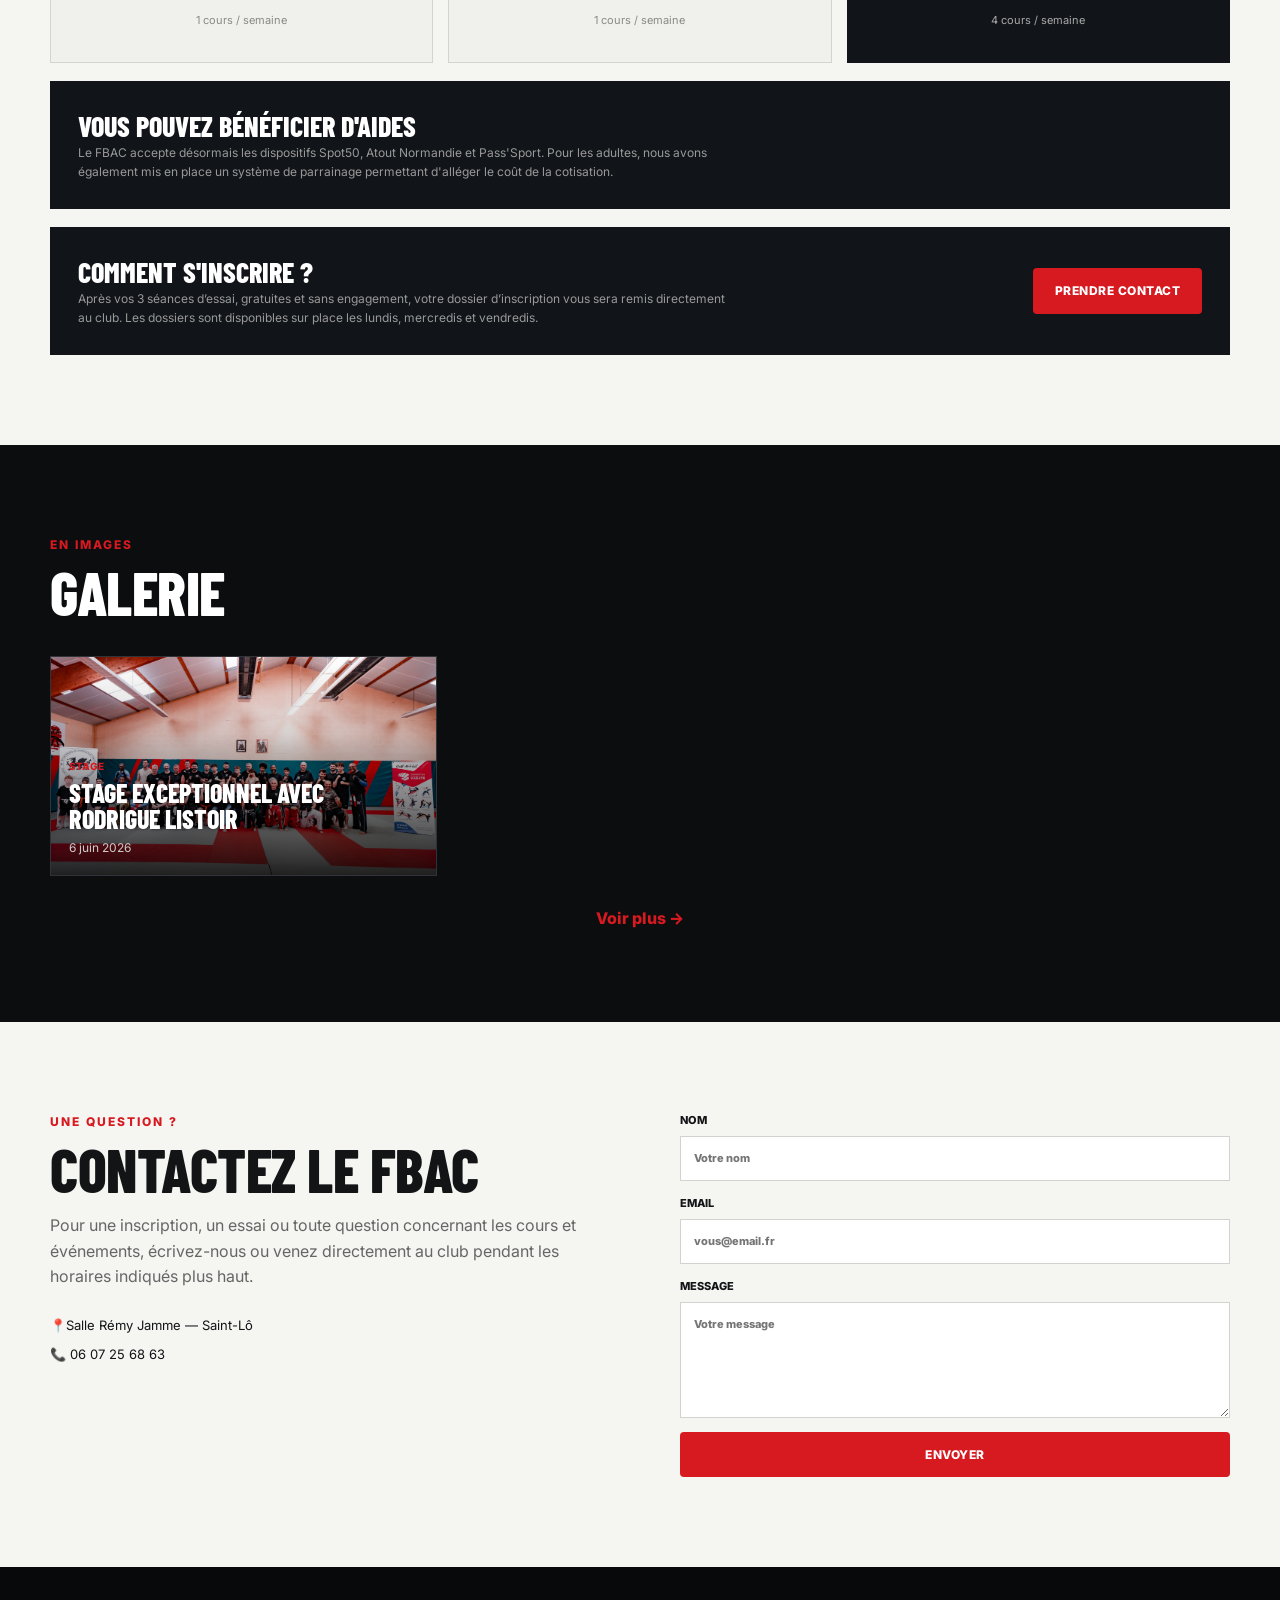
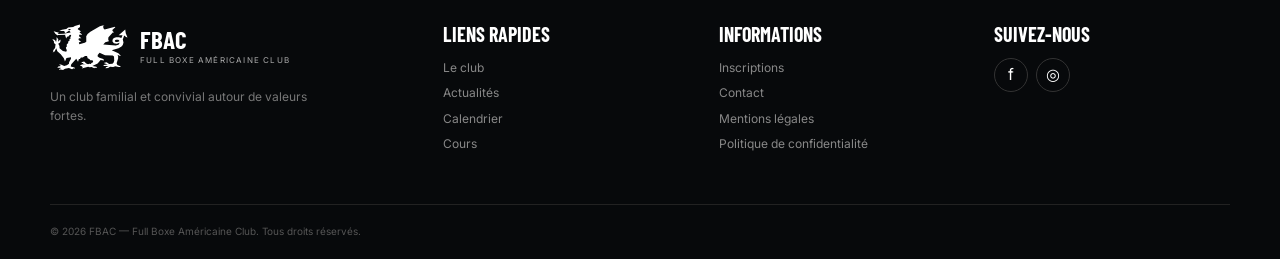
==== commit 2d6eeae3: "ajout de quelques amelioration SEO" ====
--- a/index.html
+++ b/index.html
@@ -20,6 +20,28 @@
   <meta property="og:site_name" content="Full Boxe Américaine Club">
   <link rel="icon" type="image/svg+xml" href="images/Logofavico.png">
   <link rel="stylesheet" href="css/style.css">
+  <script type="application/ld+json">
+    {
+      "@context": "https://schema.org",
+      "@type": "SportsClub",
+      "name": "Full Boxe Américaine Club",
+      "alternateName": "FBAC",
+      "url": "https://fullboxeamericaineclub.fr/",
+      "logo": "https://fullboxeamericaineclub.fr/images/dragon-fbac.svg",
+      "description": "Club de boxe américaine et de Full Contact à Saint-Lô. Cours pour enfants et adultes, loisir ou compétition.",
+      "sport": [
+        "Boxe américaine",
+        "Full Contact",
+        "Light Contact"
+      ],
+      "address": {
+        "@type": "PostalAddress",
+        "addressLocality": "Saint-Lô",
+        "addressRegion": "Normandie",
+        "addressCountry": "FR"
+      }
+    } 
+  </script>
 </head>
 <!-- LIGHTBOX GALERIE -->
 <div class="gallery-lightbox" id="galleryLightbox" aria-hidden="true">
@@ -169,8 +191,8 @@
           <div class="schedule-card">
             <h3>Horaires</h3>
             <div class="schedule-row"><b>Lundi</b><span>20h00 — 21h30</span><em>Adultes</em></div>
-            <div class="schedule-row"><b>Mercredi</b><span>18h00 — 19h00</span><em>Enfants de 8 à 10ans</em></div>
-            <div class="schedule-row"><b>Mercredi</b><span>19h00 — 20h00</span><em>Enfants de 11 à 14ans</em></div>
+            <div class="schedule-row"><b>Mercredi</b><span>18h00 — 19h00</span><em>Enfants de 8 à 10 ans</em></div>
+            <div class="schedule-row"><b>Mercredi</b><span>19h00 — 20h00</span><em>Enfants de 11 à 14 ans</em></div>
             <div class="schedule-row"><b>Mercredi</b><span>20h00 — 21h30</span><em>Adultes</em></div>
             <div class="schedule-row"><b>Jeudi</b><span>20h00 — 21h30</span><em>Adultes</em></div>
             <div class="schedule-row"><b>Vendredi</b><span>20h00 — 21h30</span><em>Adultes</em></div>
@@ -178,6 +200,10 @@
           </div>
           <div class="disciplines">
             <h3>Disciplines proposées</h3>
+            <p class="p-activity">
+              Le FBAC propose la pratique du Full Contact, du Light Contact
+              et de la Boxe Américaine à Saint-Lô.
+            </p>
             <div class="chips">
               <span>Full Contact</span>
               <span>Light Contact</span>
--- a/css/style.css
+++ b/css/style.css
@@ -641,6 +641,11 @@
     border: 1px solid #292e32;
     background: #111418
 } */
+.p-activity {
+    font-size: 14px;
+    line-height: 1.6;
+    text-align: justify;
+}
 
 .event {
     display: flex;
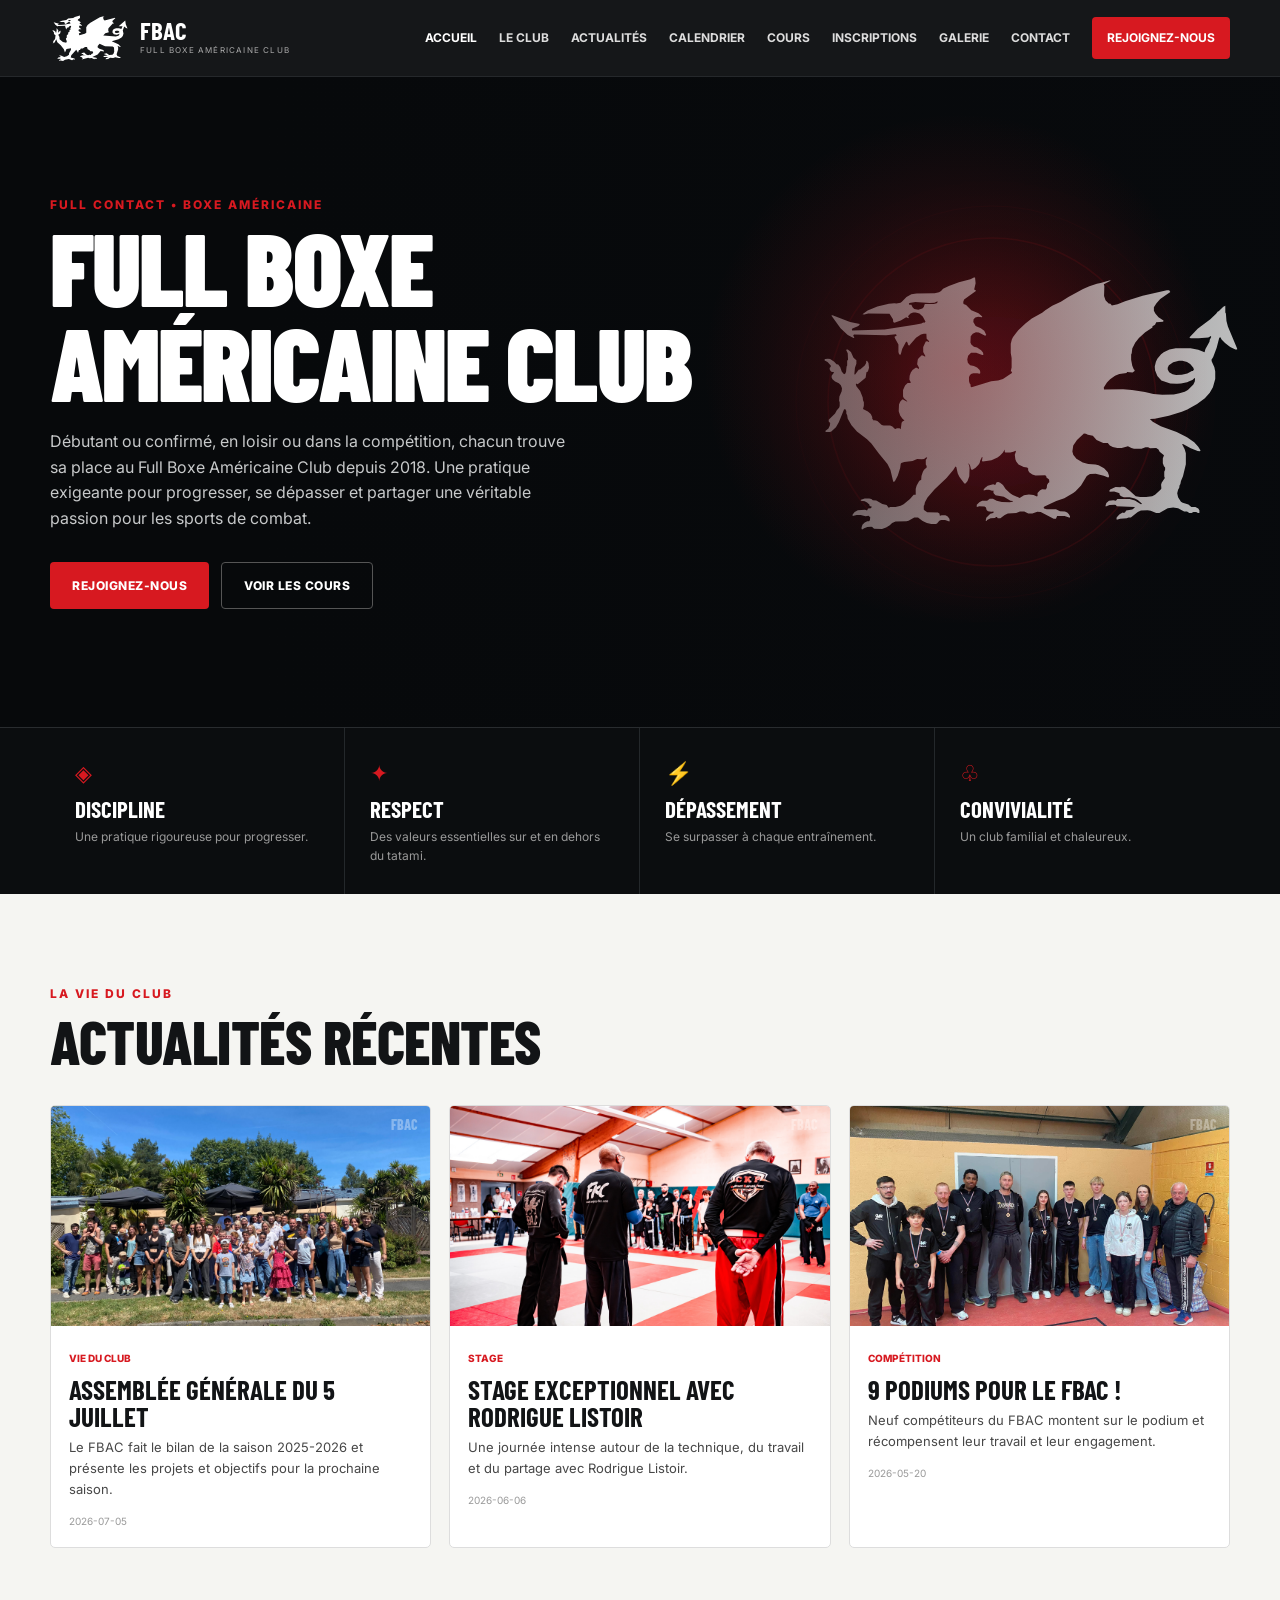
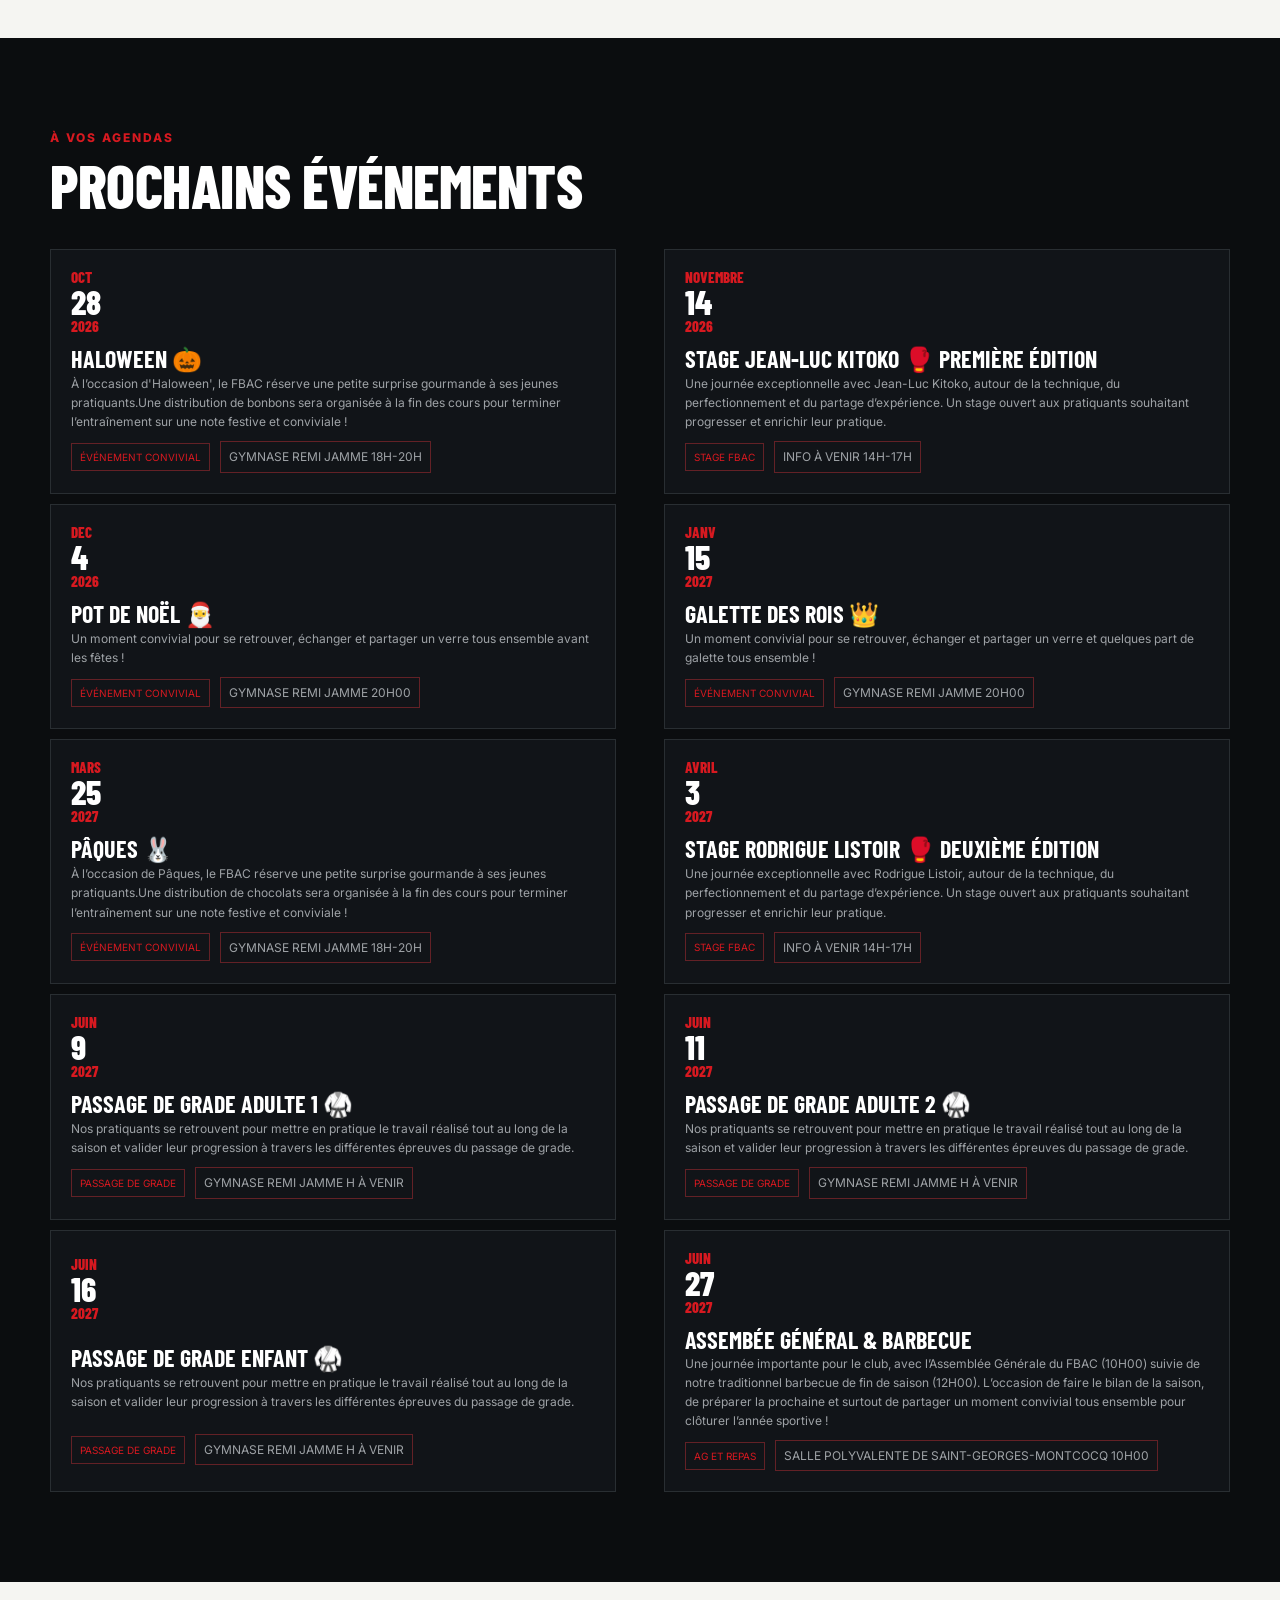
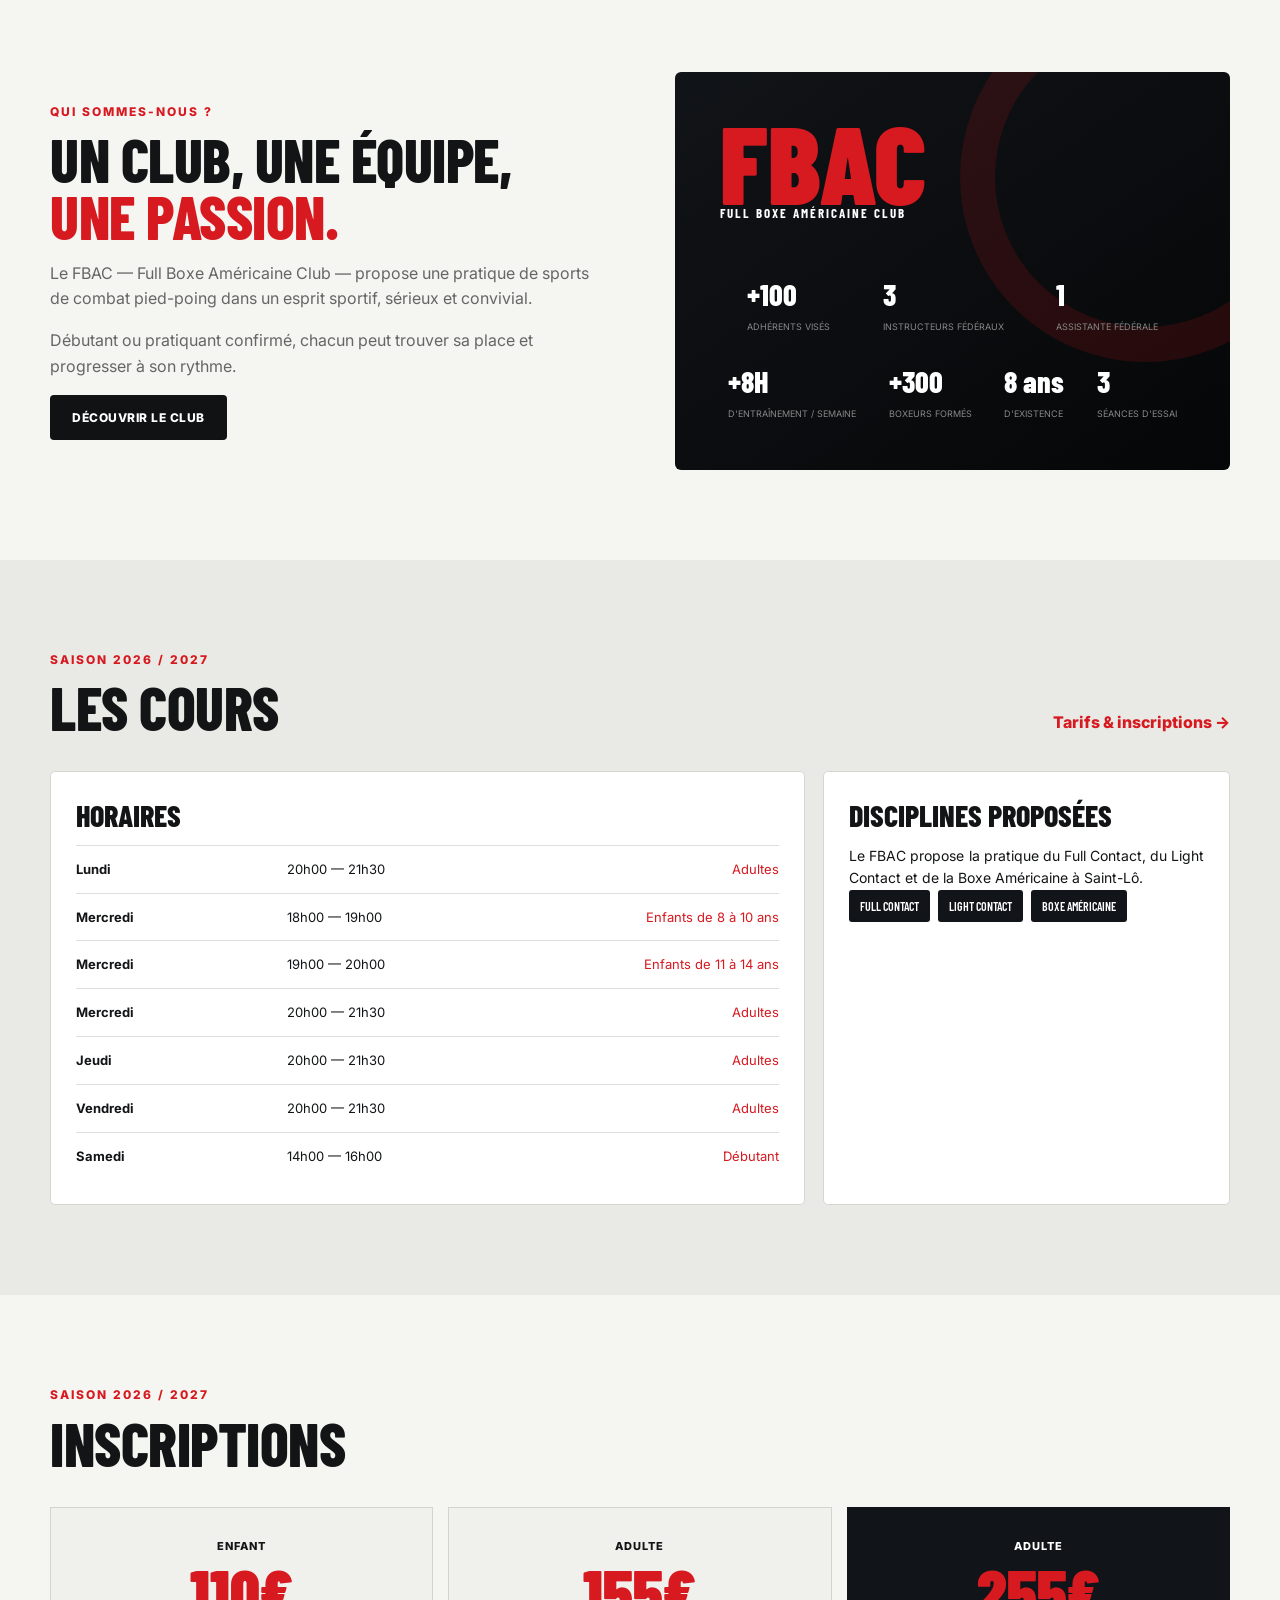
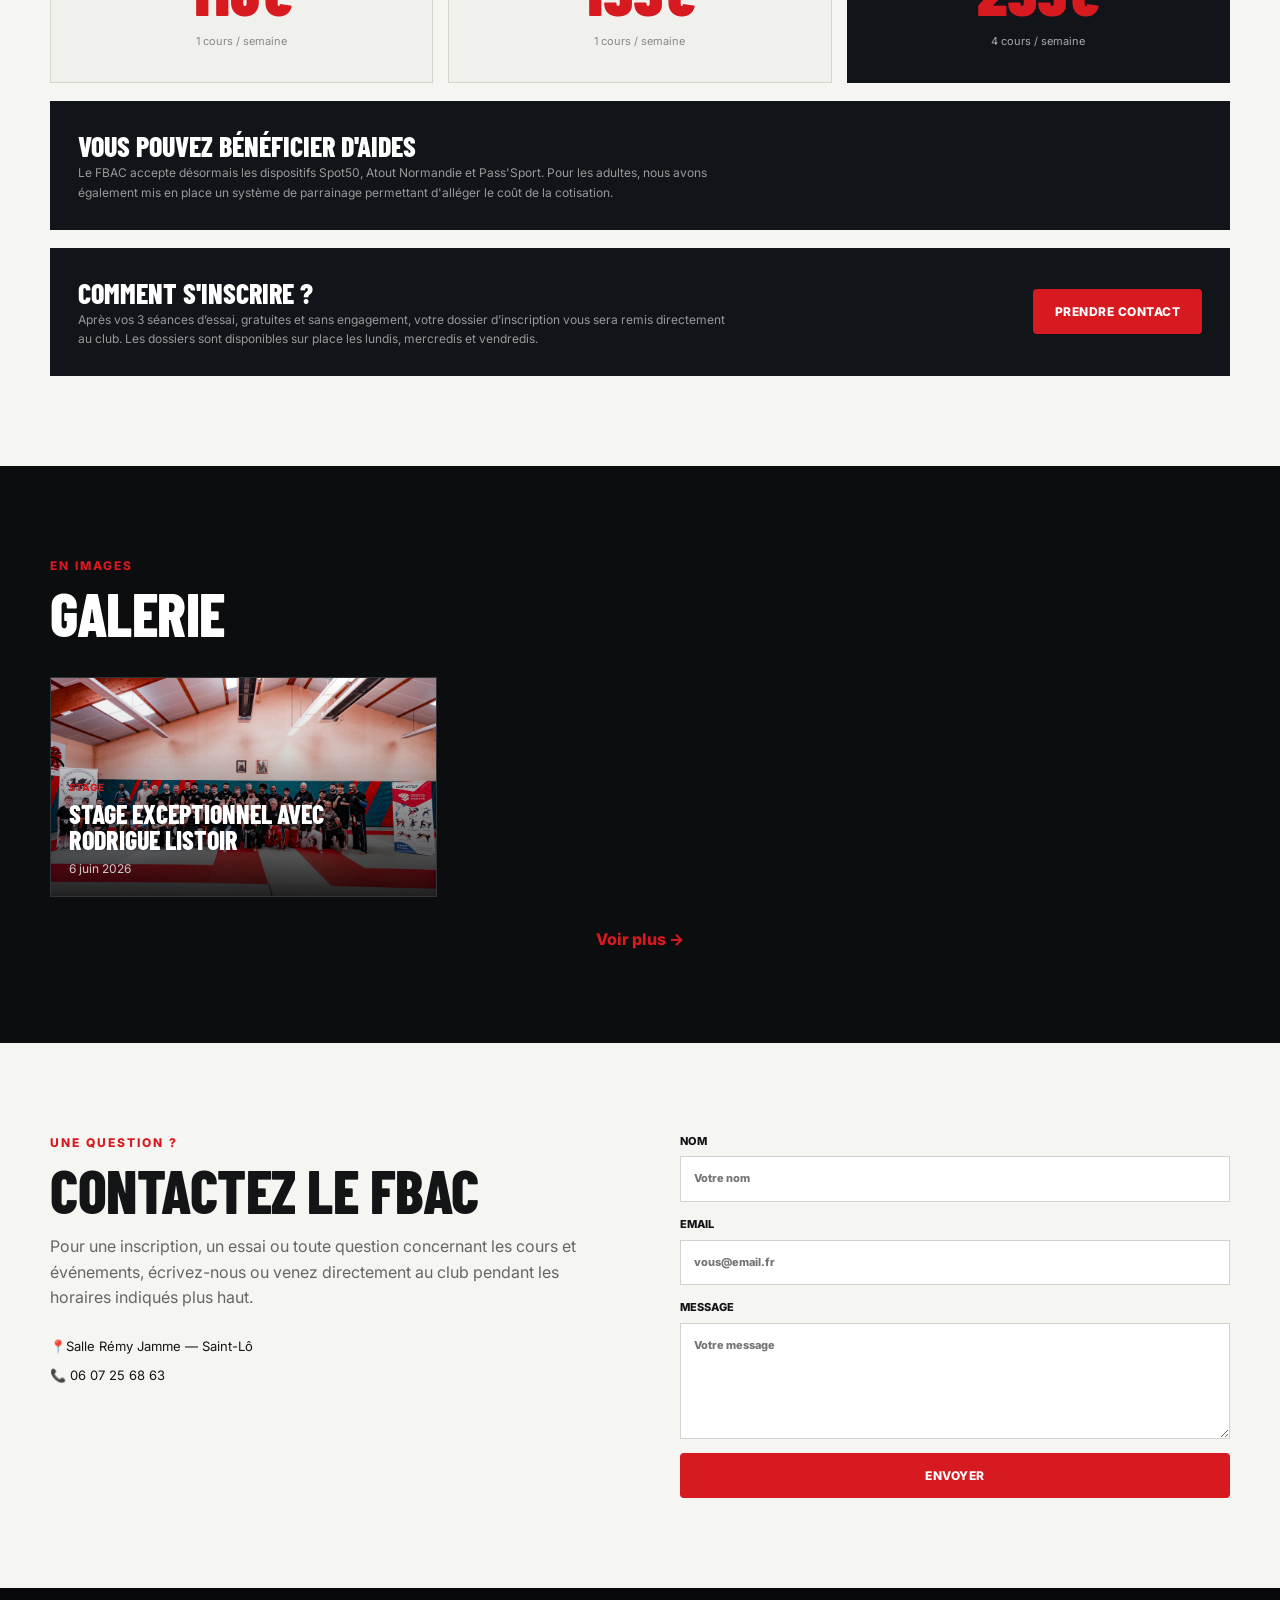
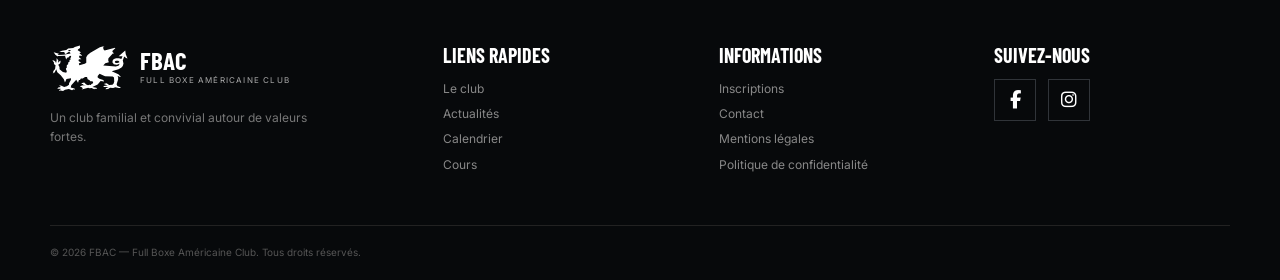
==== commit 4f5fcf51: "amelioration des relink fb et insta  plus modif actu" ====
--- a/index.html
+++ b/index.html
@@ -20,6 +20,7 @@
   <meta property="og:site_name" content="Full Boxe Américaine Club">
   <link rel="icon" type="image/svg+xml" href="images/Logofavico.png">
   <link rel="stylesheet" href="css/style.css">
+  <link rel="stylesheet" href="https://cdnjs.cloudflare.com/ajax/libs/font-awesome/6.5.2/css/all.min.css">
   <script type="application/ld+json">
     {
       "@context": "https://schema.org",
@@ -339,9 +340,14 @@
       <div>
         <h4>Suivez-nous</h4>
         <div class="socials">
-          <a href="https://www.facebook.com/p/Full-boxe-am%C3%A9ricaine-club-61581208577103/"
-            aria-label="Facebook">f</a>
-          <a href="https://www.instagram.com/fbac_officiel/" aria-label="Instagram">◎</a>
+          <a href="https://www.facebook.com/p/Full-boxe-am%C3%A9ricaine-club-61581208577103/" target="_blank"
+            rel="noopener noreferrer" aria-label="Facebook">
+            <i class="fa-brands fa-facebook-f"></i>
+          </a>
+          <a href="https://www.instagram.com/fbac_officiel/" target="_blank" rel="noopener noreferrer"
+            aria-label="Instagram">
+            <i class="fa-brands fa-instagram"></i>
+          </a>
         </div>
       </div>
     </div>
--- a/css/style.css
+++ b/css/style.css
@@ -1074,18 +1074,35 @@
 }
 
 .socials {
-    display: flex;
-    gap: 8px
+  display: flex;
+  align-items: center;
+  gap: 12px;
 }
 
 .socials a {
-    width: 34px;
-    height: 34px;
-    border: 1px solid #333;
-    display: grid !important;
-    place-items: center;
-    border-radius: 50%;
-    color: white !important
+  width: 42px;
+  height: 42px;
+
+  display: flex;
+  align-items: center;
+  justify-content: center;
+
+  border: 1px solid #303439;
+  color: #fff;
+
+  font-size: 18px;
+  text-decoration: none;
+
+  transition:
+    color 0.2s ease,
+    border-color 0.2s ease,
+    transform 0.2s ease;
+}
+
+.socials a:hover {
+  color: var(--red);
+  border-color: var(--red);
+  transform: translateY(-2px);
 }
 
 .copyright {
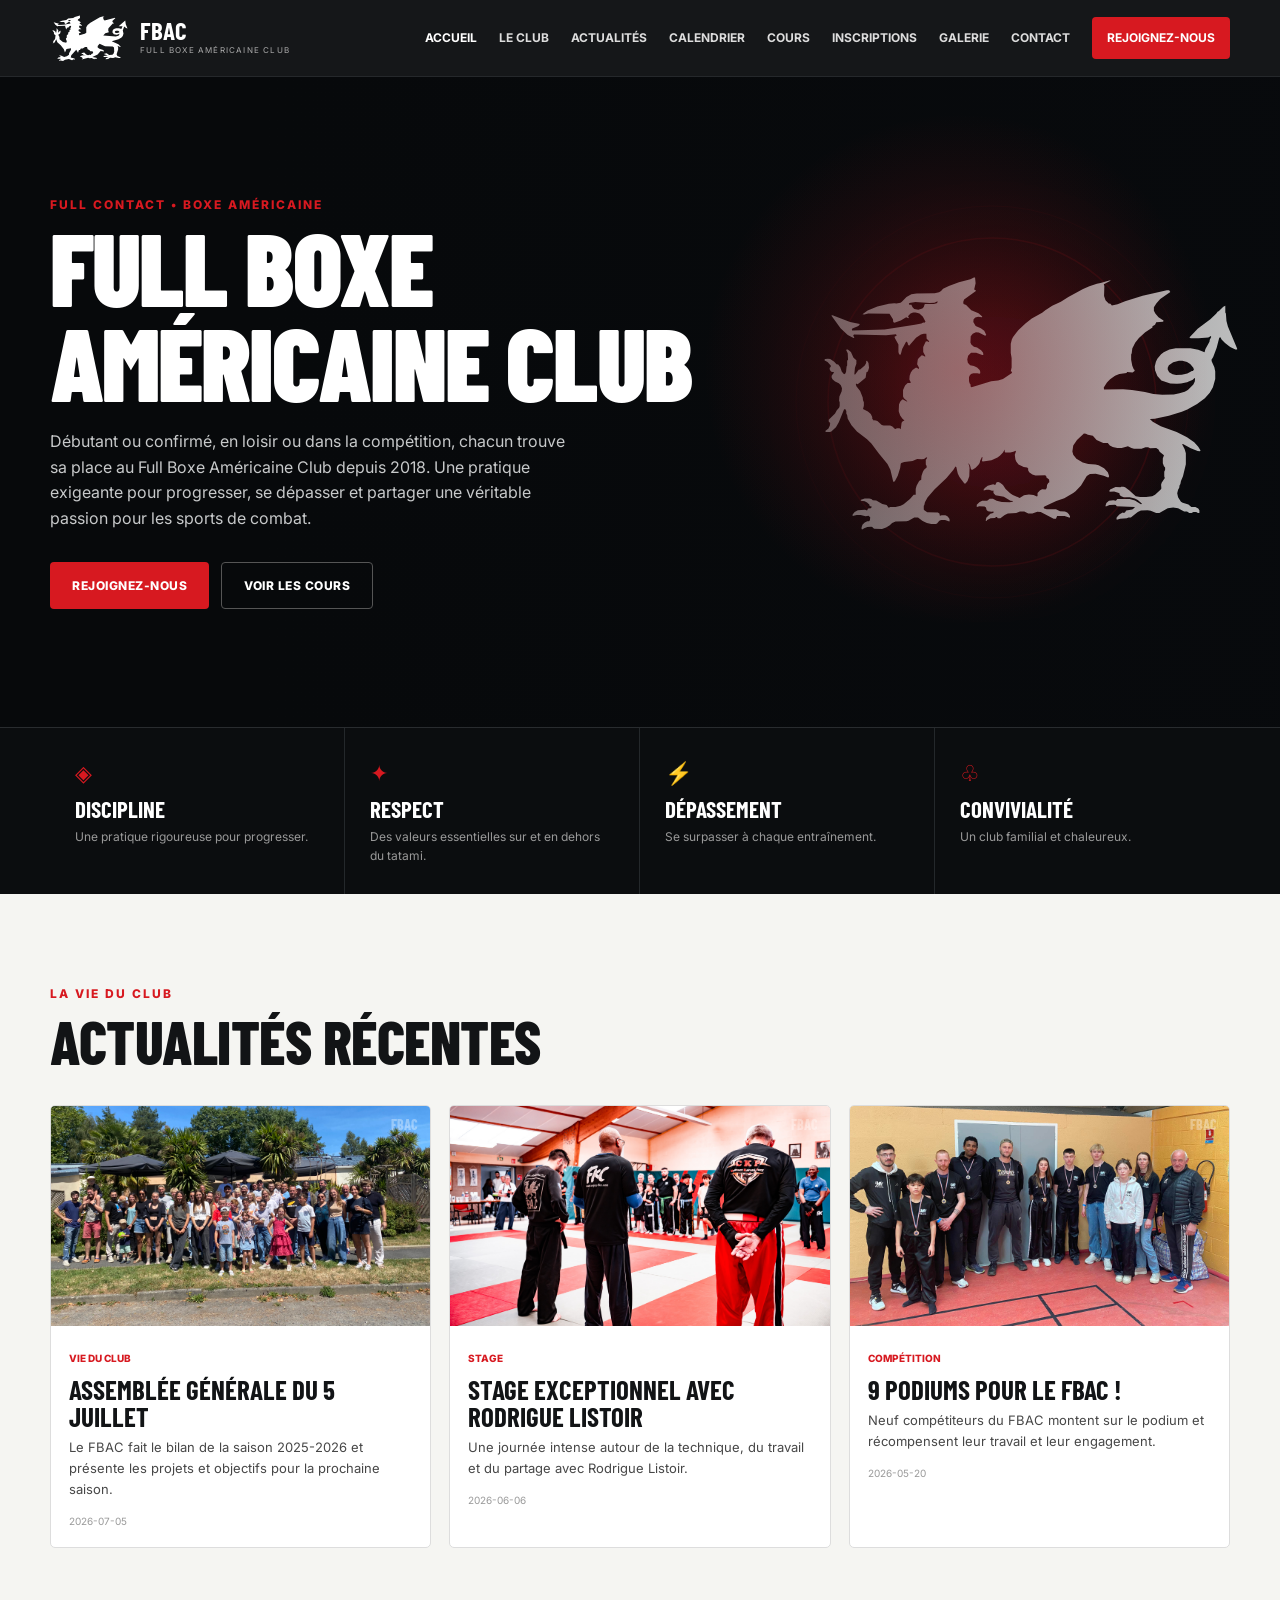
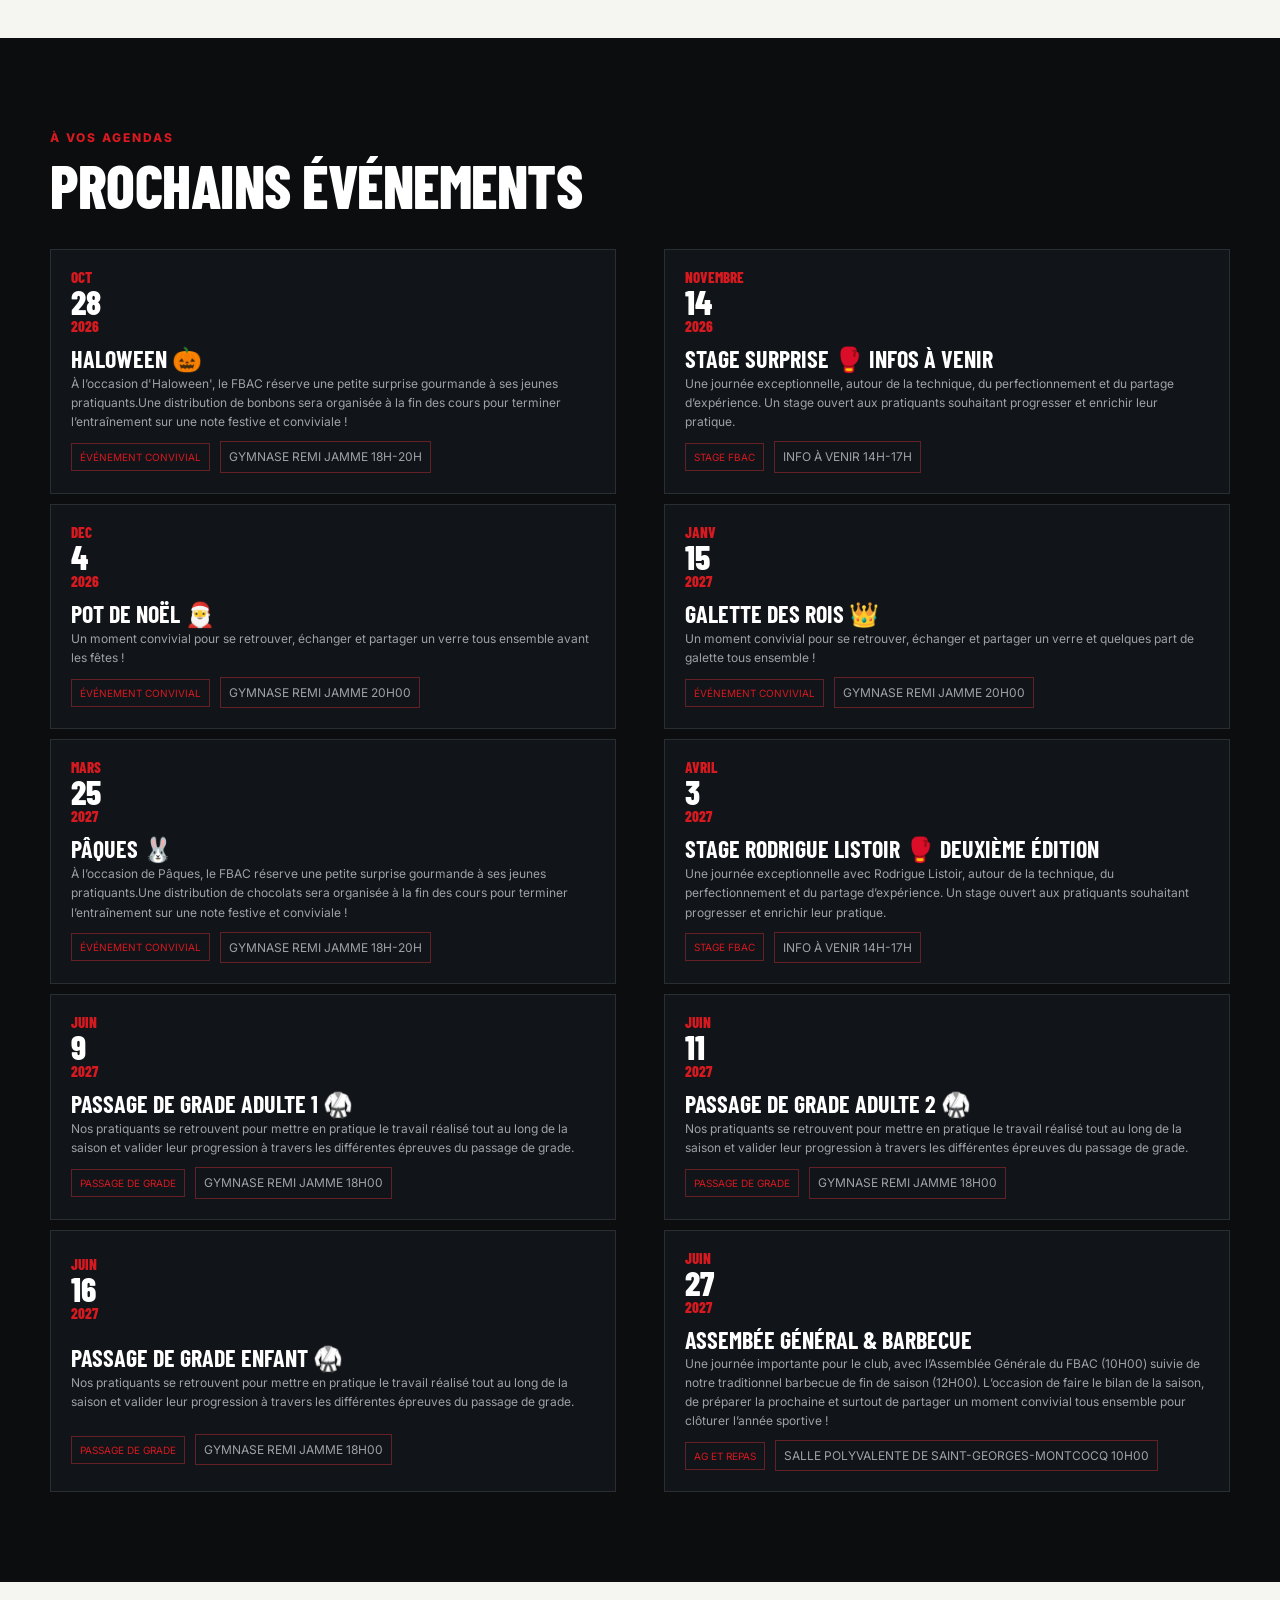
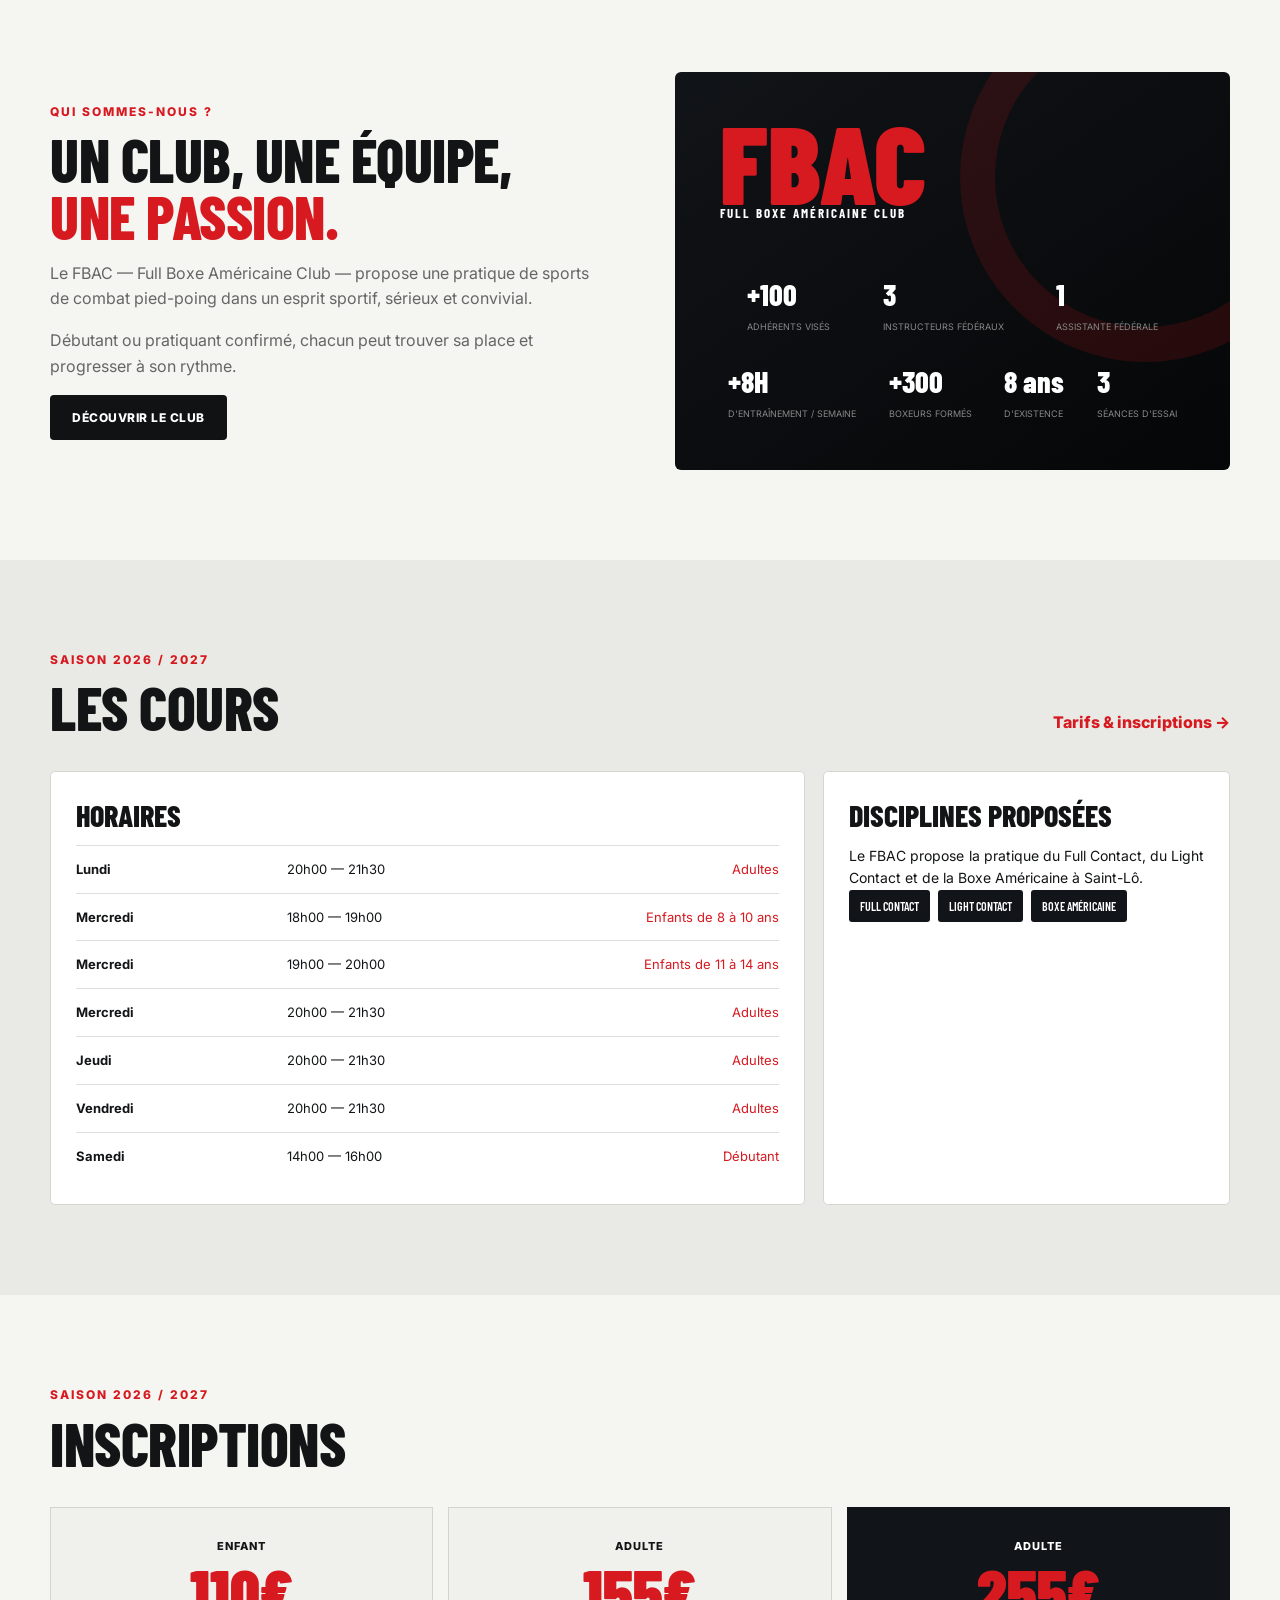
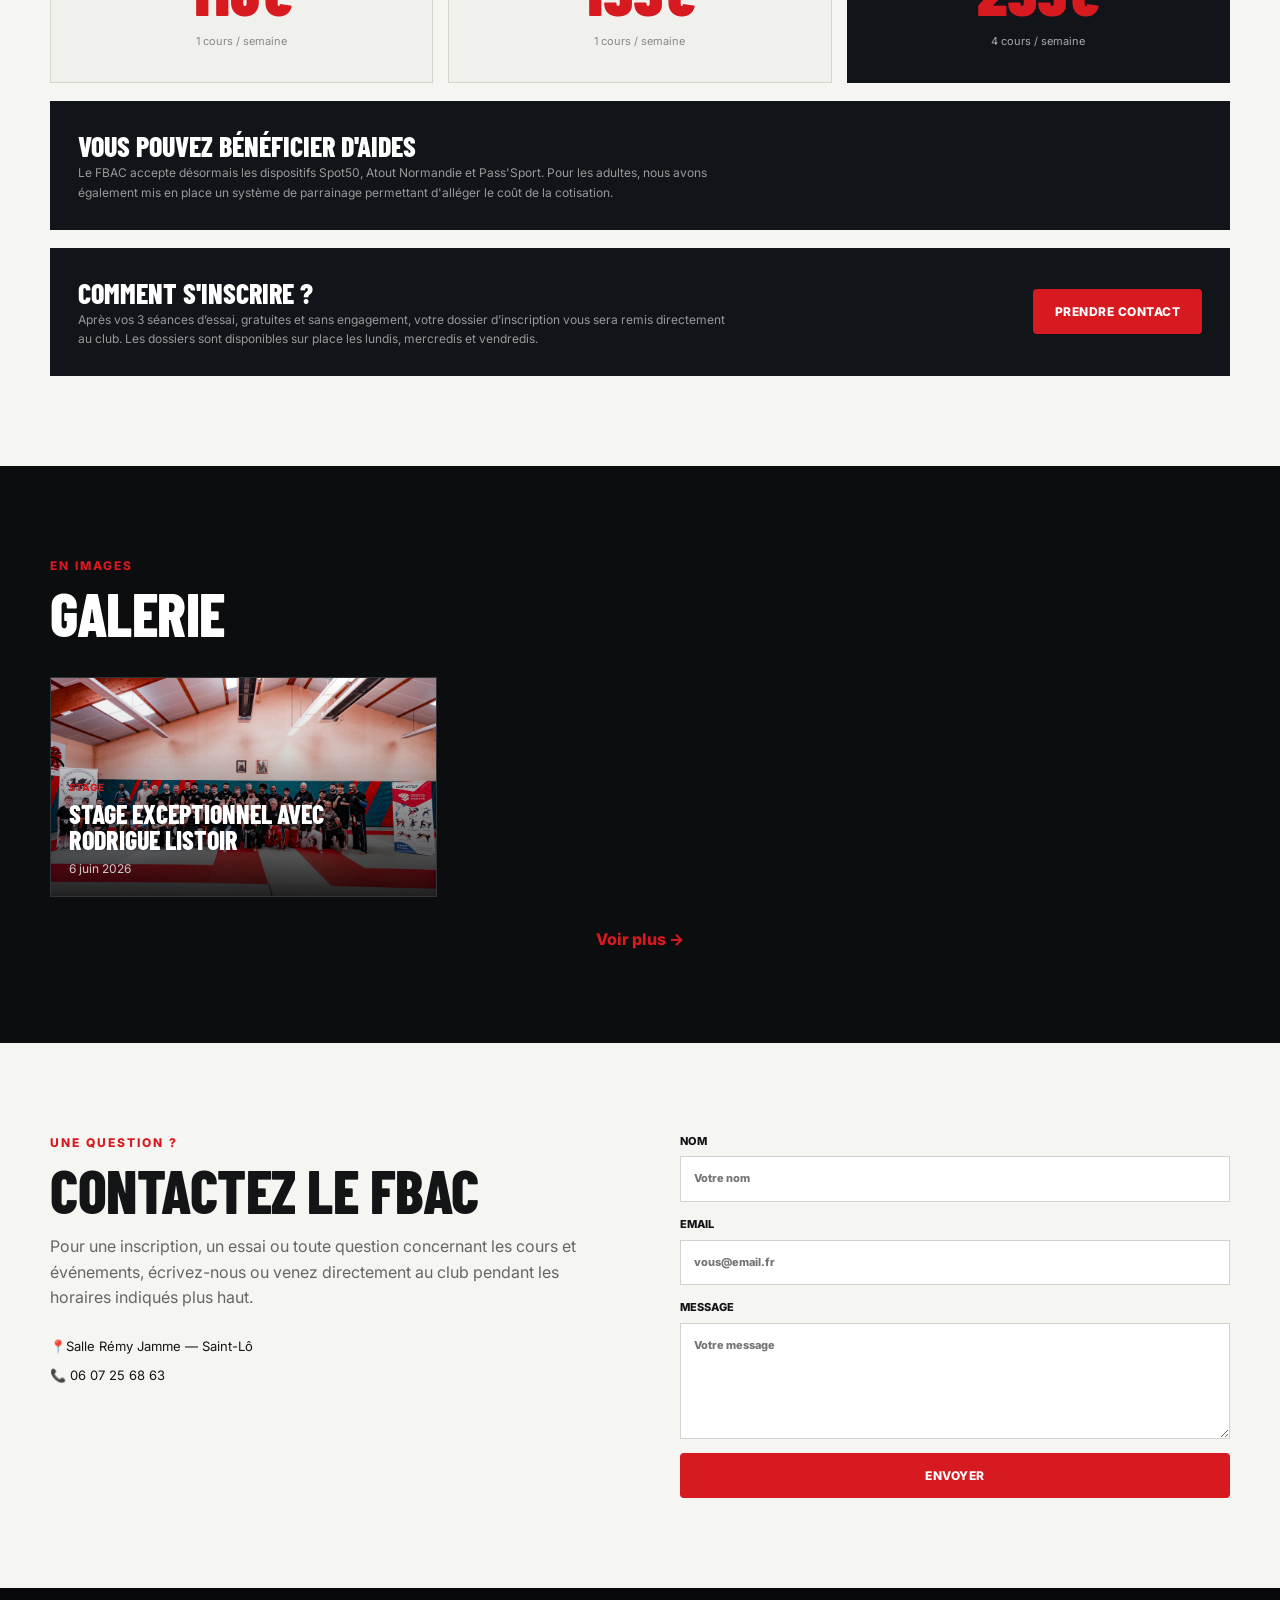
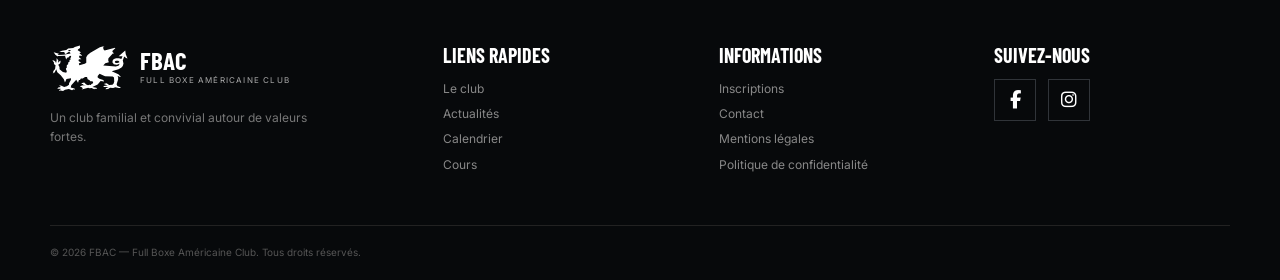
==== commit e889084b: "amelioration og" ====
--- a/index.html
+++ b/index.html
@@ -15,9 +15,13 @@
   <meta property="og:locale" content="fr_FR">
   <meta property="og:type" content="website">
   <meta property="og:title" content="Boxe Américaine & Full Contact à Saint-Lô | FBAC">
-  <meta property="og:description"
-    content="Club de boxe américaine et de full contact à Saint-Lô. Cours enfants et adultes, loisir ou compétition.">
+  <meta property="og:description" content="Club de boxe américaine et de full contact à Saint-Lô. Cours enfants et adultes, loisir ou compétition.">
   <meta property="og:site_name" content="Full Boxe Américaine Club">
+  <meta property="og:url" content="https://fullboxeamericaineclub.fr/">
+  <meta property="og:image" content="https://fullboxeamericaineclub.fr/images/og-image.jpg">
+  <meta property="og:image:width" content="1200">
+  <meta property="og:image:height" content="630">
+
   <link rel="icon" type="image/svg+xml" href="images/Logofavico.png">
   <link rel="stylesheet" href="css/style.css">
   <link rel="stylesheet" href="https://cdnjs.cloudflare.com/ajax/libs/font-awesome/6.5.2/css/all.min.css">
--- a/css/style.css
+++ b/css/style.css
@@ -326,7 +326,7 @@
 
 .news-image img {
     width: 100%;
-    height: 100%;
+    height: auto;
     object-fit: cover;
     display: block;
 }
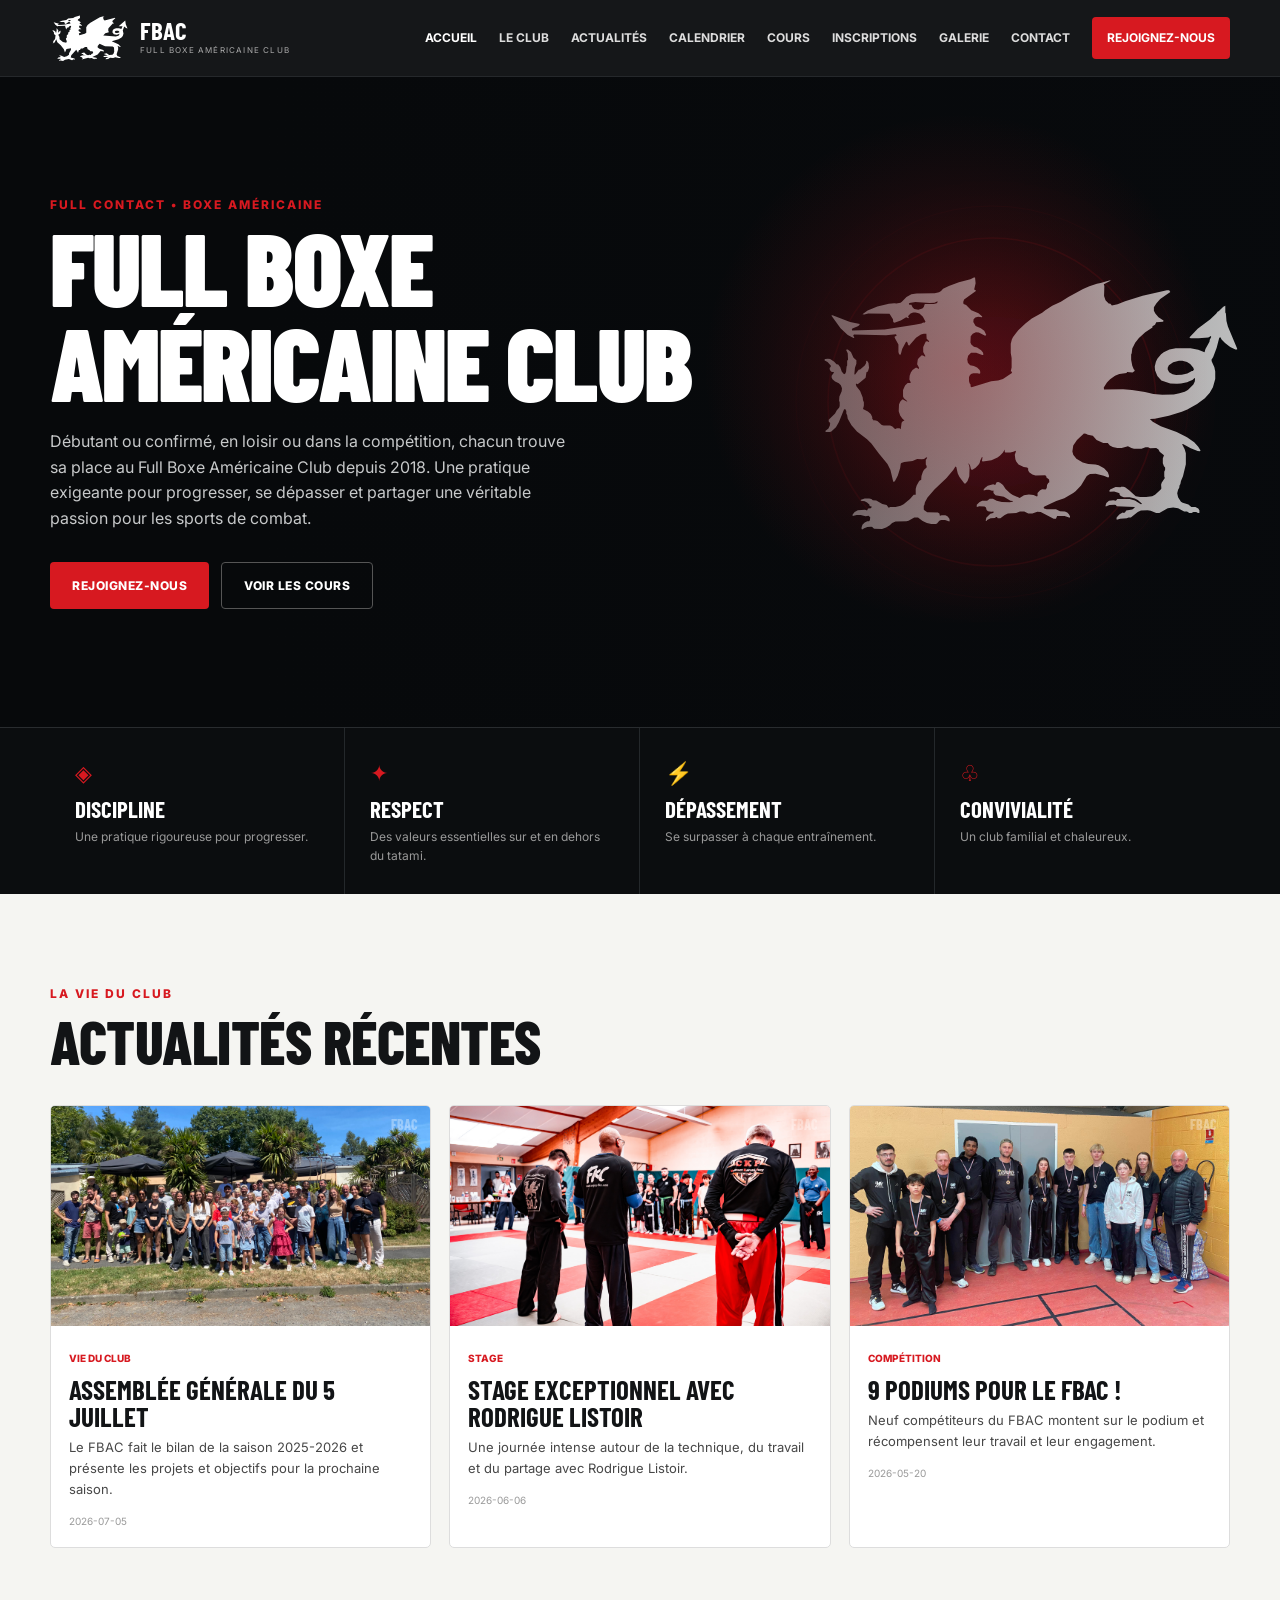
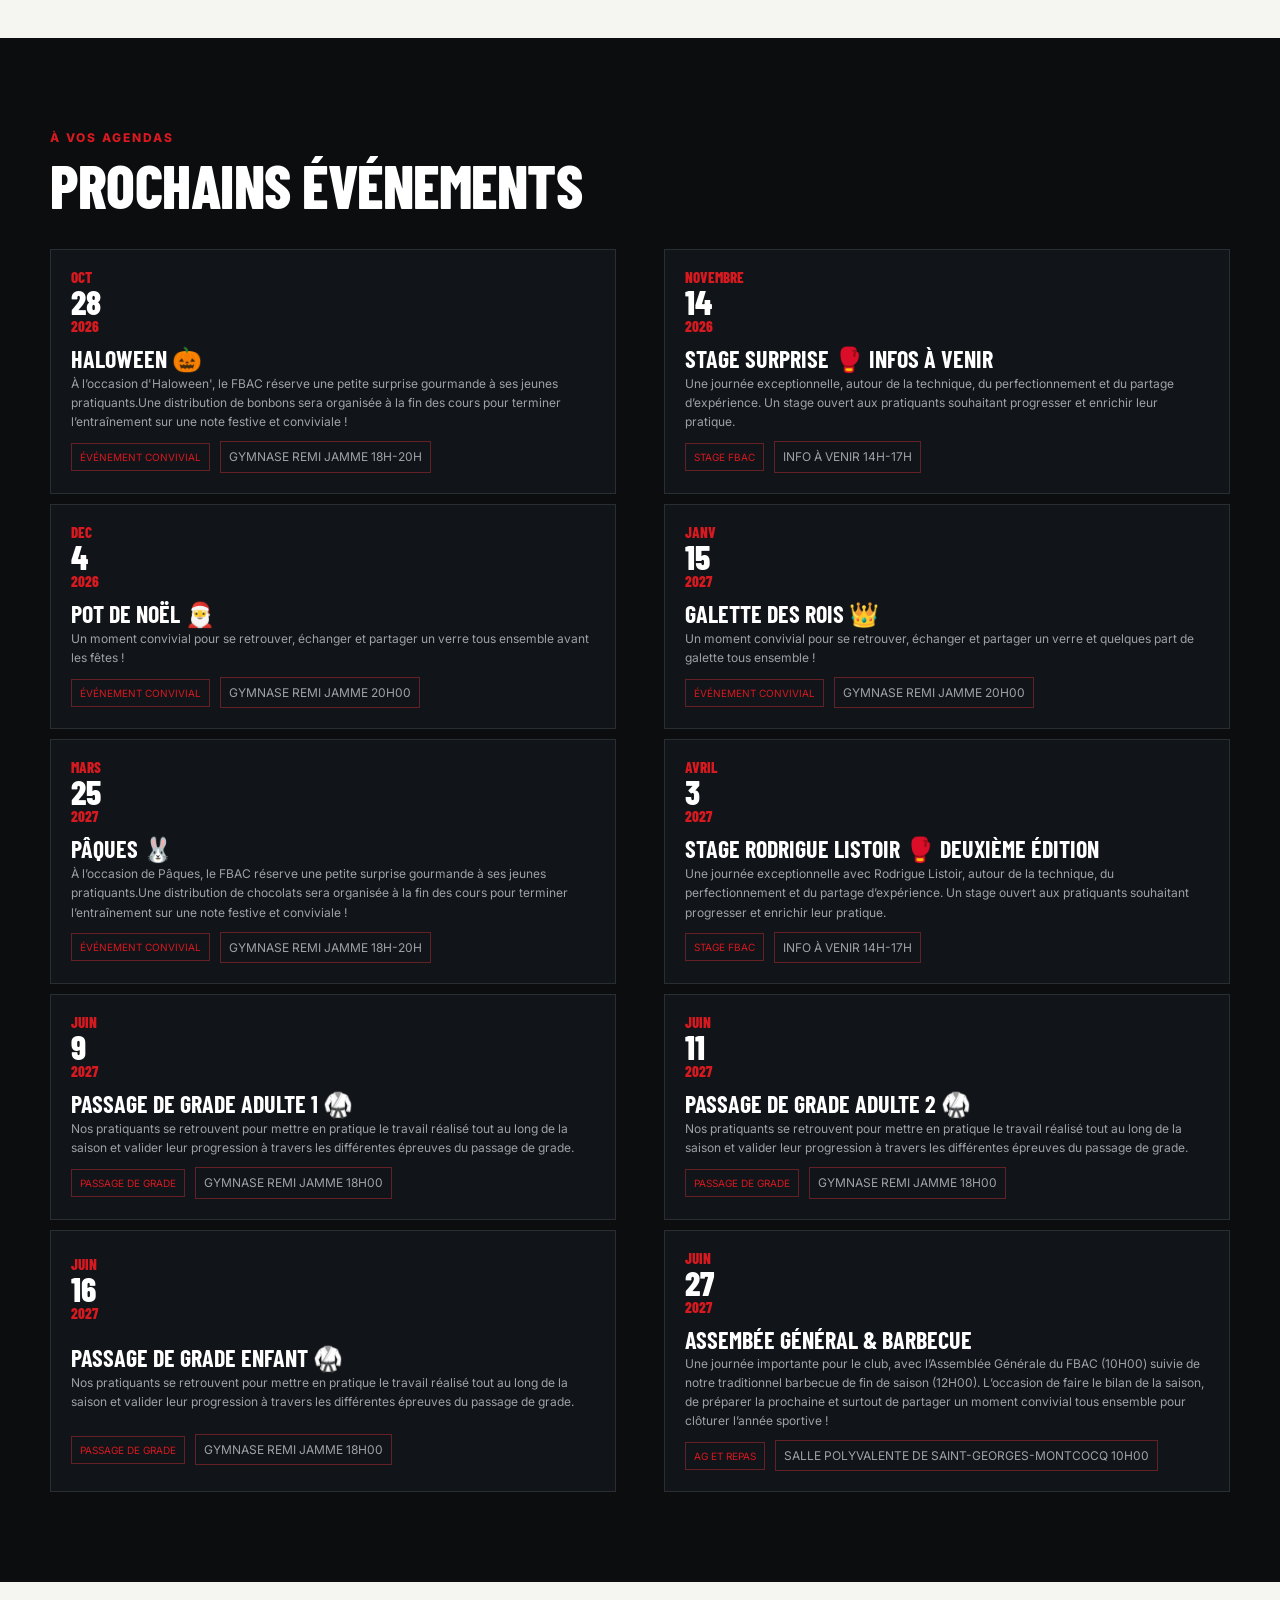
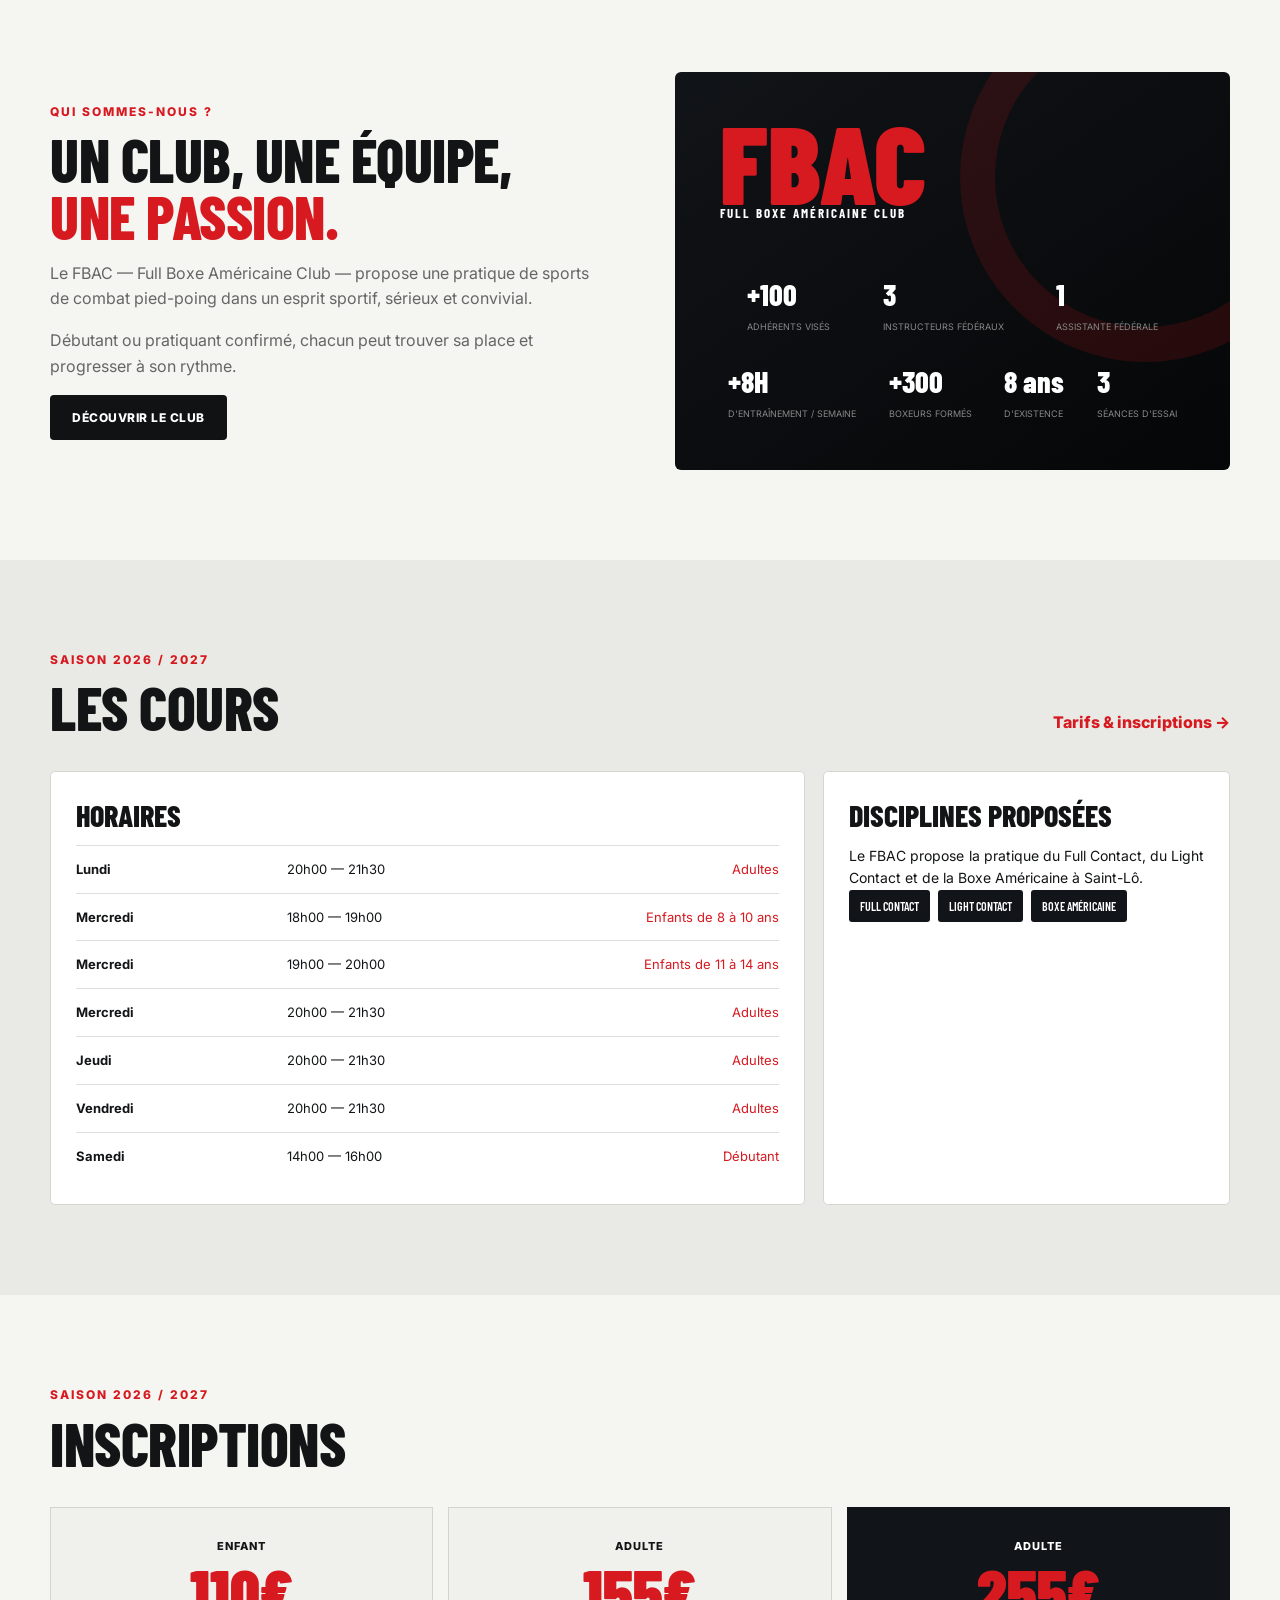
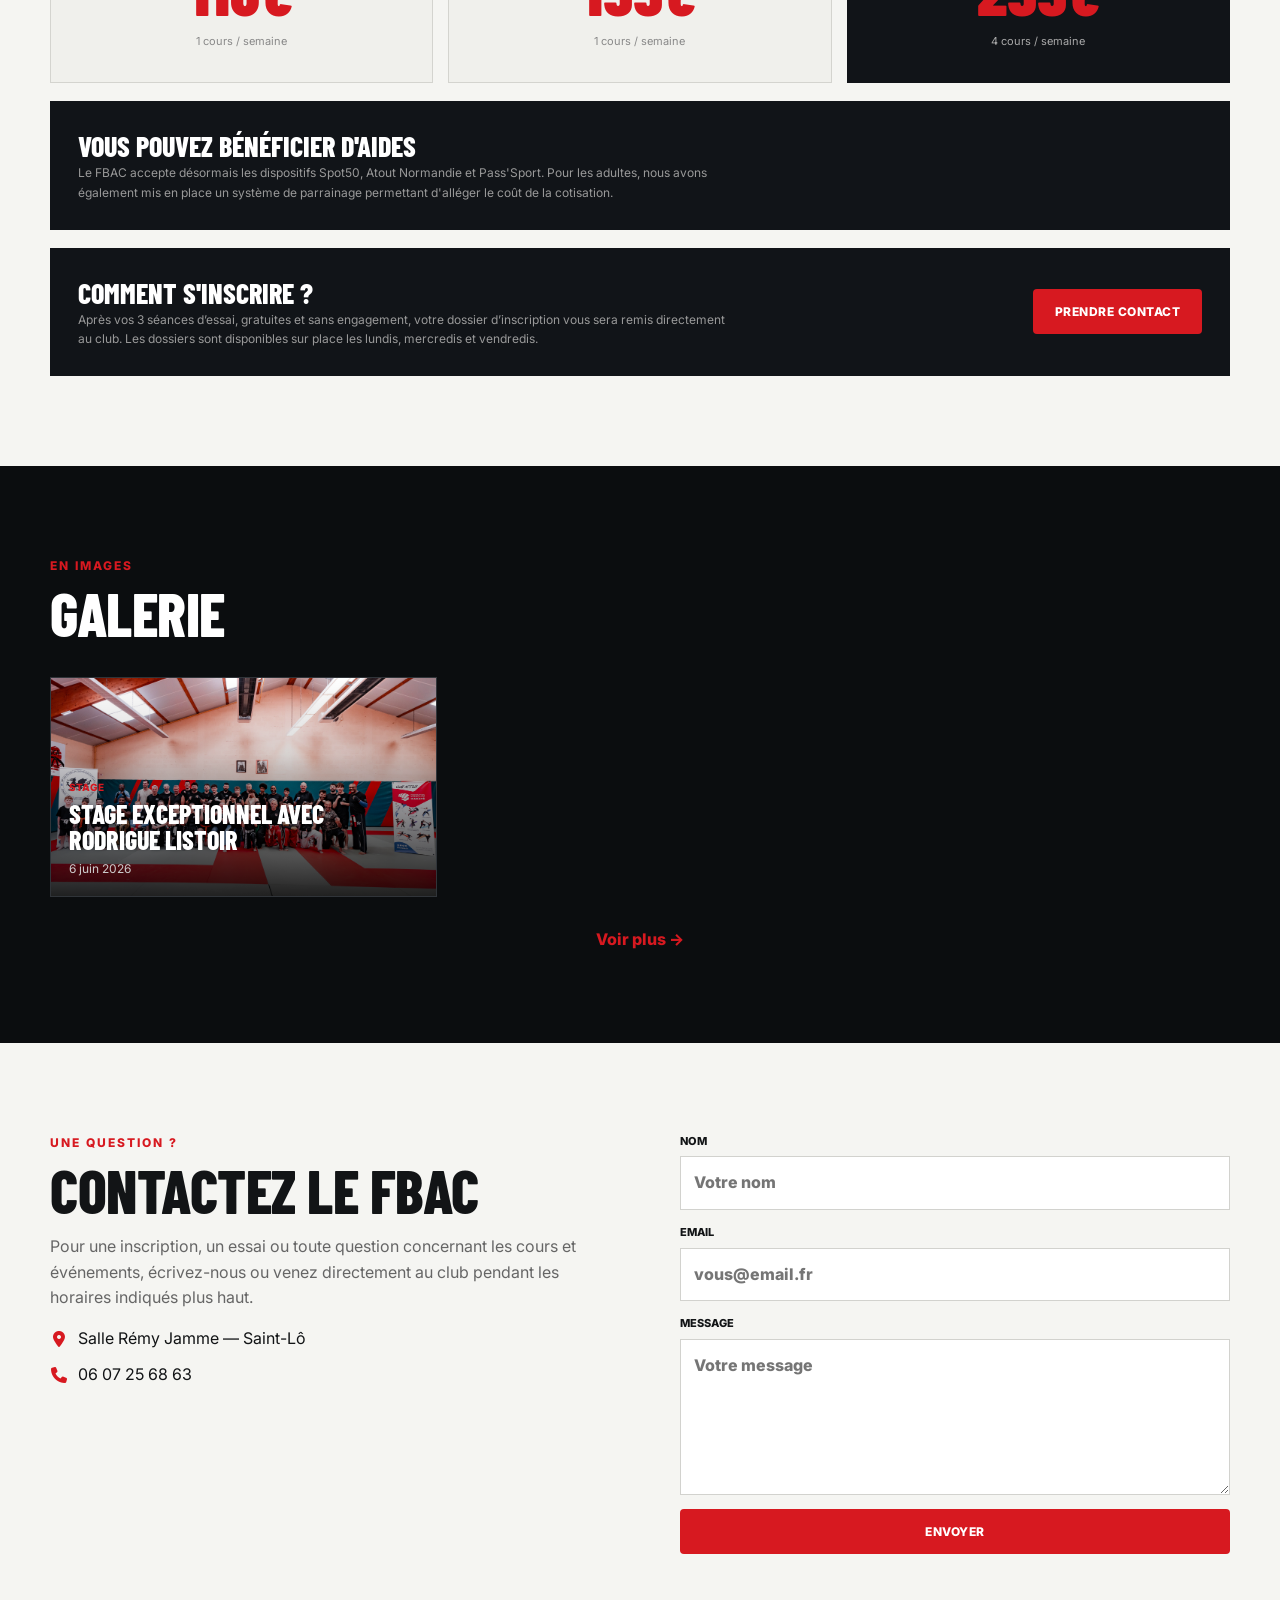
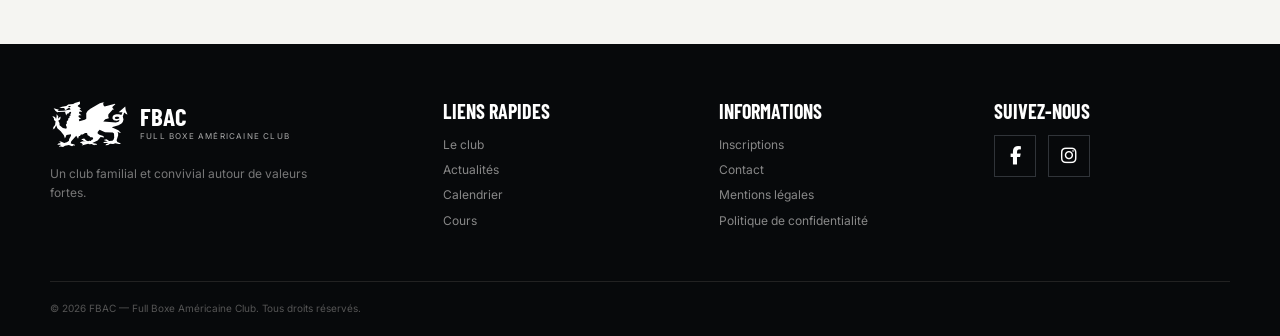
==== commit 5465d2a8: "ajout du style btn map et num / correction bug d'affichage ios sur form" ====
--- a/index.html
+++ b/index.html
@@ -15,7 +15,8 @@
   <meta property="og:locale" content="fr_FR">
   <meta property="og:type" content="website">
   <meta property="og:title" content="Boxe Américaine & Full Contact à Saint-Lô | FBAC">
-  <meta property="og:description" content="Club de boxe américaine et de full contact à Saint-Lô. Cours enfants et adultes, loisir ou compétition.">
+  <meta property="og:description"
+    content="Club de boxe américaine et de full contact à Saint-Lô. Cours enfants et adultes, loisir ou compétition.">
   <meta property="og:site_name" content="Full Boxe Américaine Club">
   <meta property="og:url" content="https://fullboxeamericaineclub.fr/">
   <meta property="og:image" content="https://fullboxeamericaineclub.fr/images/og-image.jpg">
@@ -287,10 +288,17 @@
           <div class="contact-info">
             <p>
               <a href="https://www.google.com/maps/search/?api=1&query=Salle+Rémy+Jamme+Saint-Lô" target="_blank"
-                rel="noopener noreferrer">📍Salle Rémy Jamme — Saint-Lô</a>
+                rel="noopener noreferrer">
+                <i class="fa-solid fa-location-dot"></i>
+                <span>Salle Rémy Jamme — Saint-Lô</span>
+              </a>
             </p>
+
             <p>
-              <a href="tel:+33607256863">📞 06 07 25 68 63</a>
+              <a href="tel:+33607256863">
+                <i class="fa-solid fa-phone"></i>
+                <span>06 07 25 68 63</span>
+              </a>
             </p>
           </div>
         </div>
--- a/css/style.css
+++ b/css/style.css
@@ -893,12 +893,36 @@
 }
 
 .contact-info {
-    margin-top: 25px;
-    display: grid;
-    gap: 8px;
-    font-size: 13px
-}
-
+  display: flex;
+  flex-direction: column;
+  gap: 10px;
+}
+
+.contact-info p {
+  margin: 0;
+}
+
+.contact-info a {
+  display: inline-flex;
+  align-items: center;
+  gap: 10px;
+
+  color: inherit;
+  text-decoration: none;
+
+  transition: color 0.2s ease;
+}
+
+.contact-info i {
+  width: 18px;
+  text-align: center;
+  font-size: 16px;
+  color: var(--red);
+}
+
+.contact-info a:hover {
+  color: var(--red);
+}
 .contact-form {
     display: grid;
     gap: 14px
@@ -918,7 +942,8 @@
     border: 1px solid #d2d2ce;
     background: #fff;
     padding: 13px;
-    outline: none
+    outline: none;
+    font-size: 16px;
 }
 
 .contact-form input:focus,
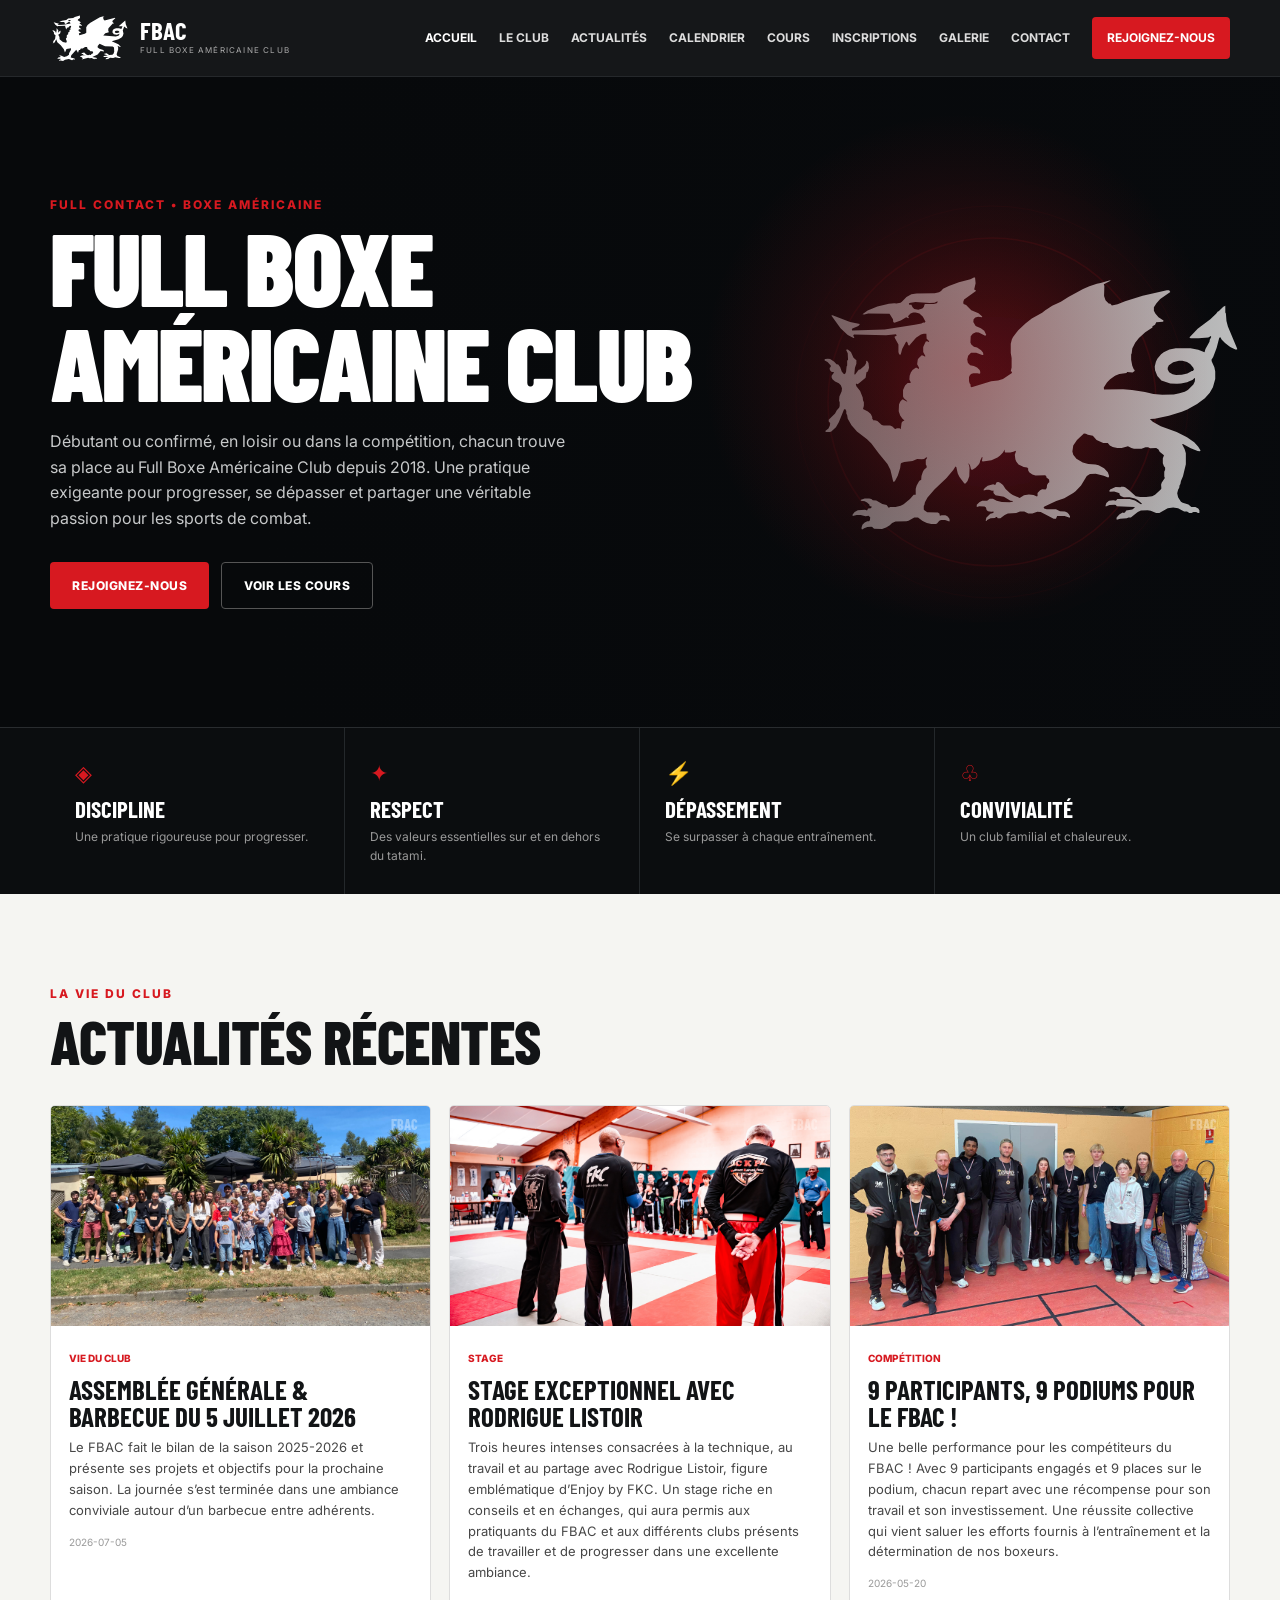
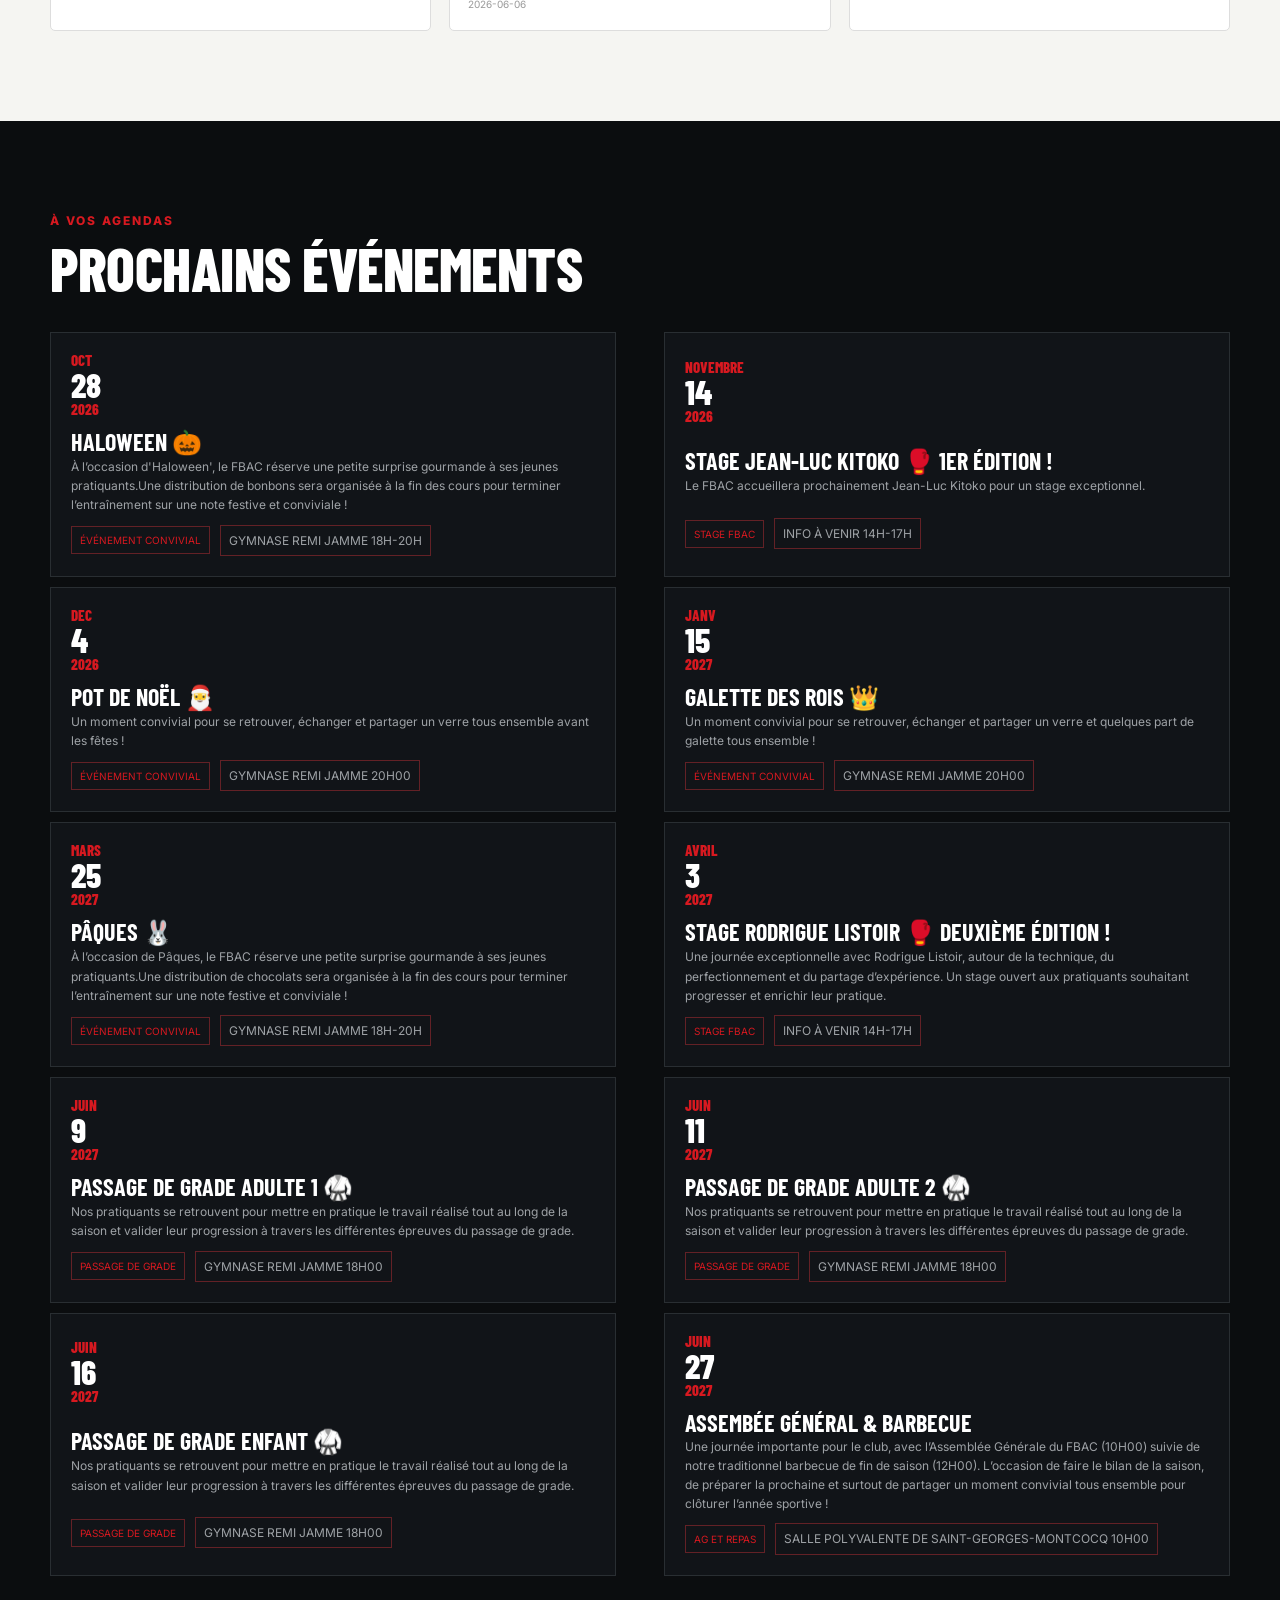
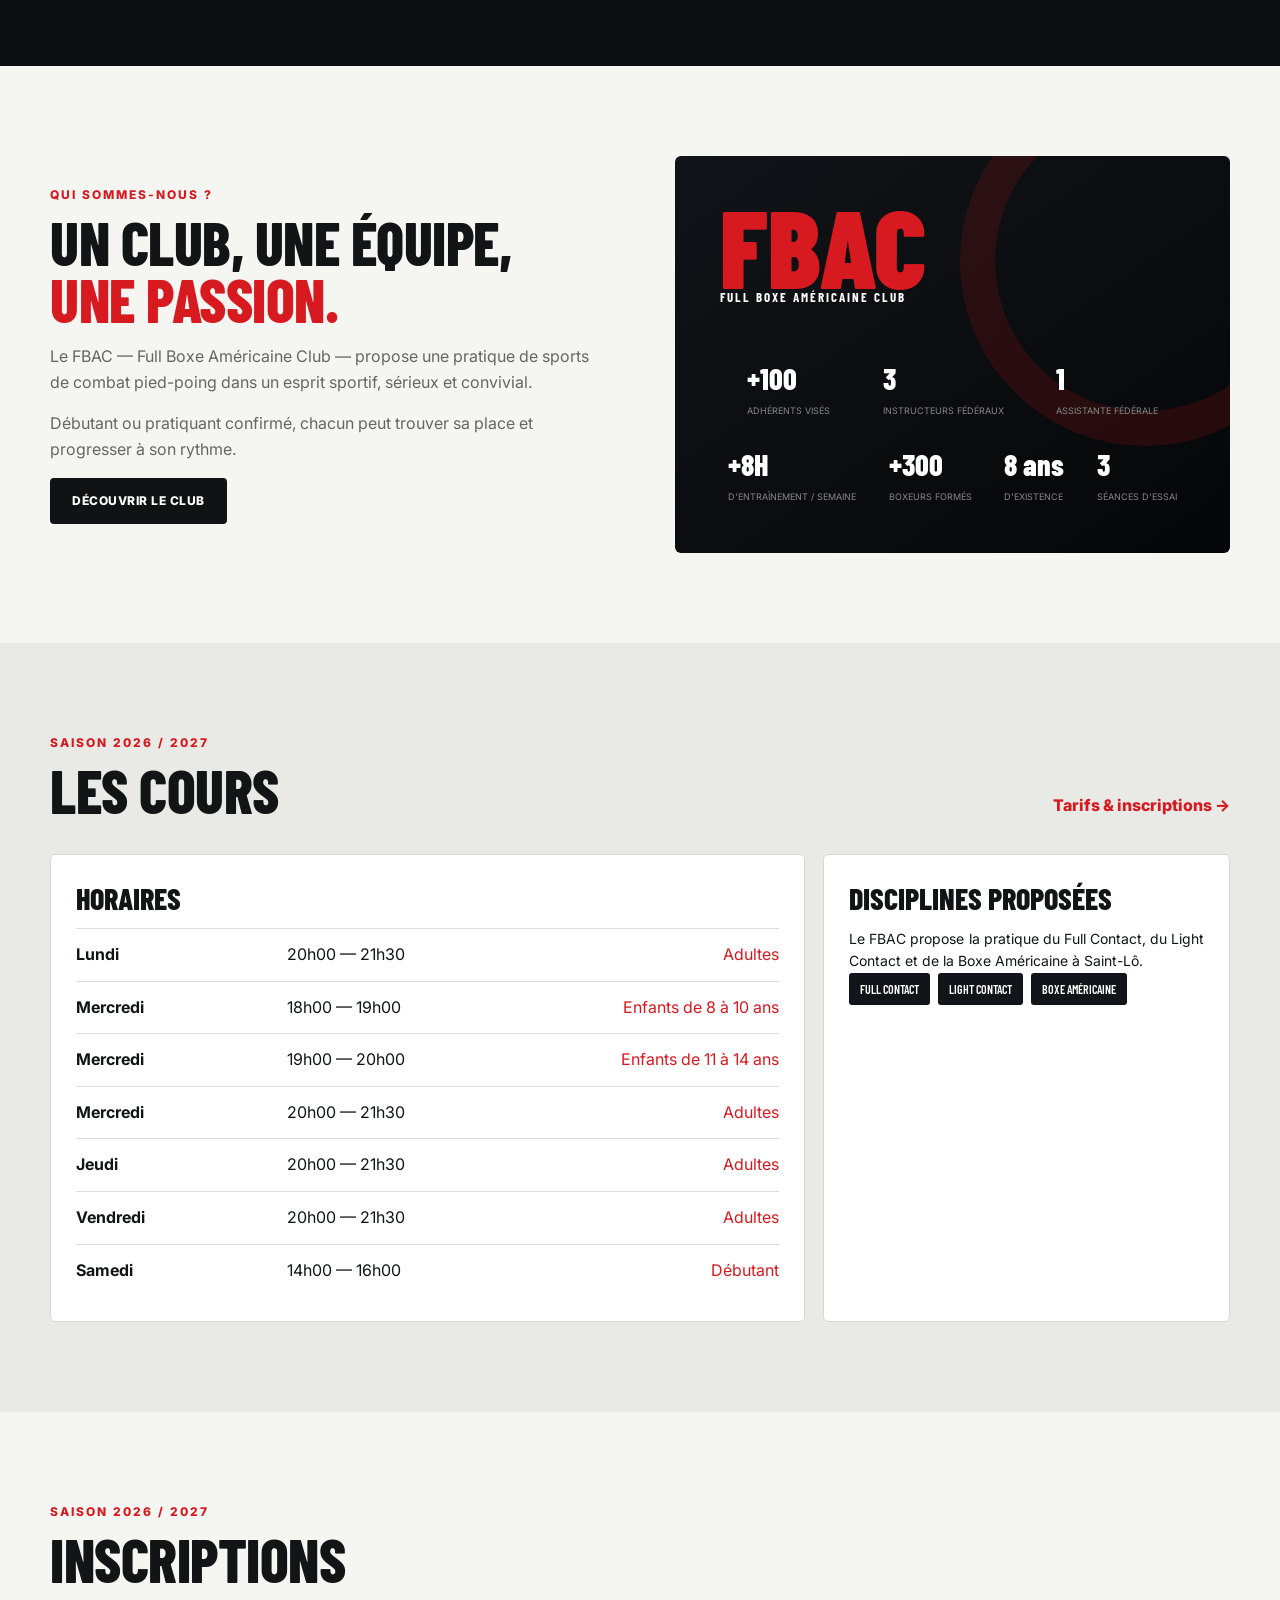
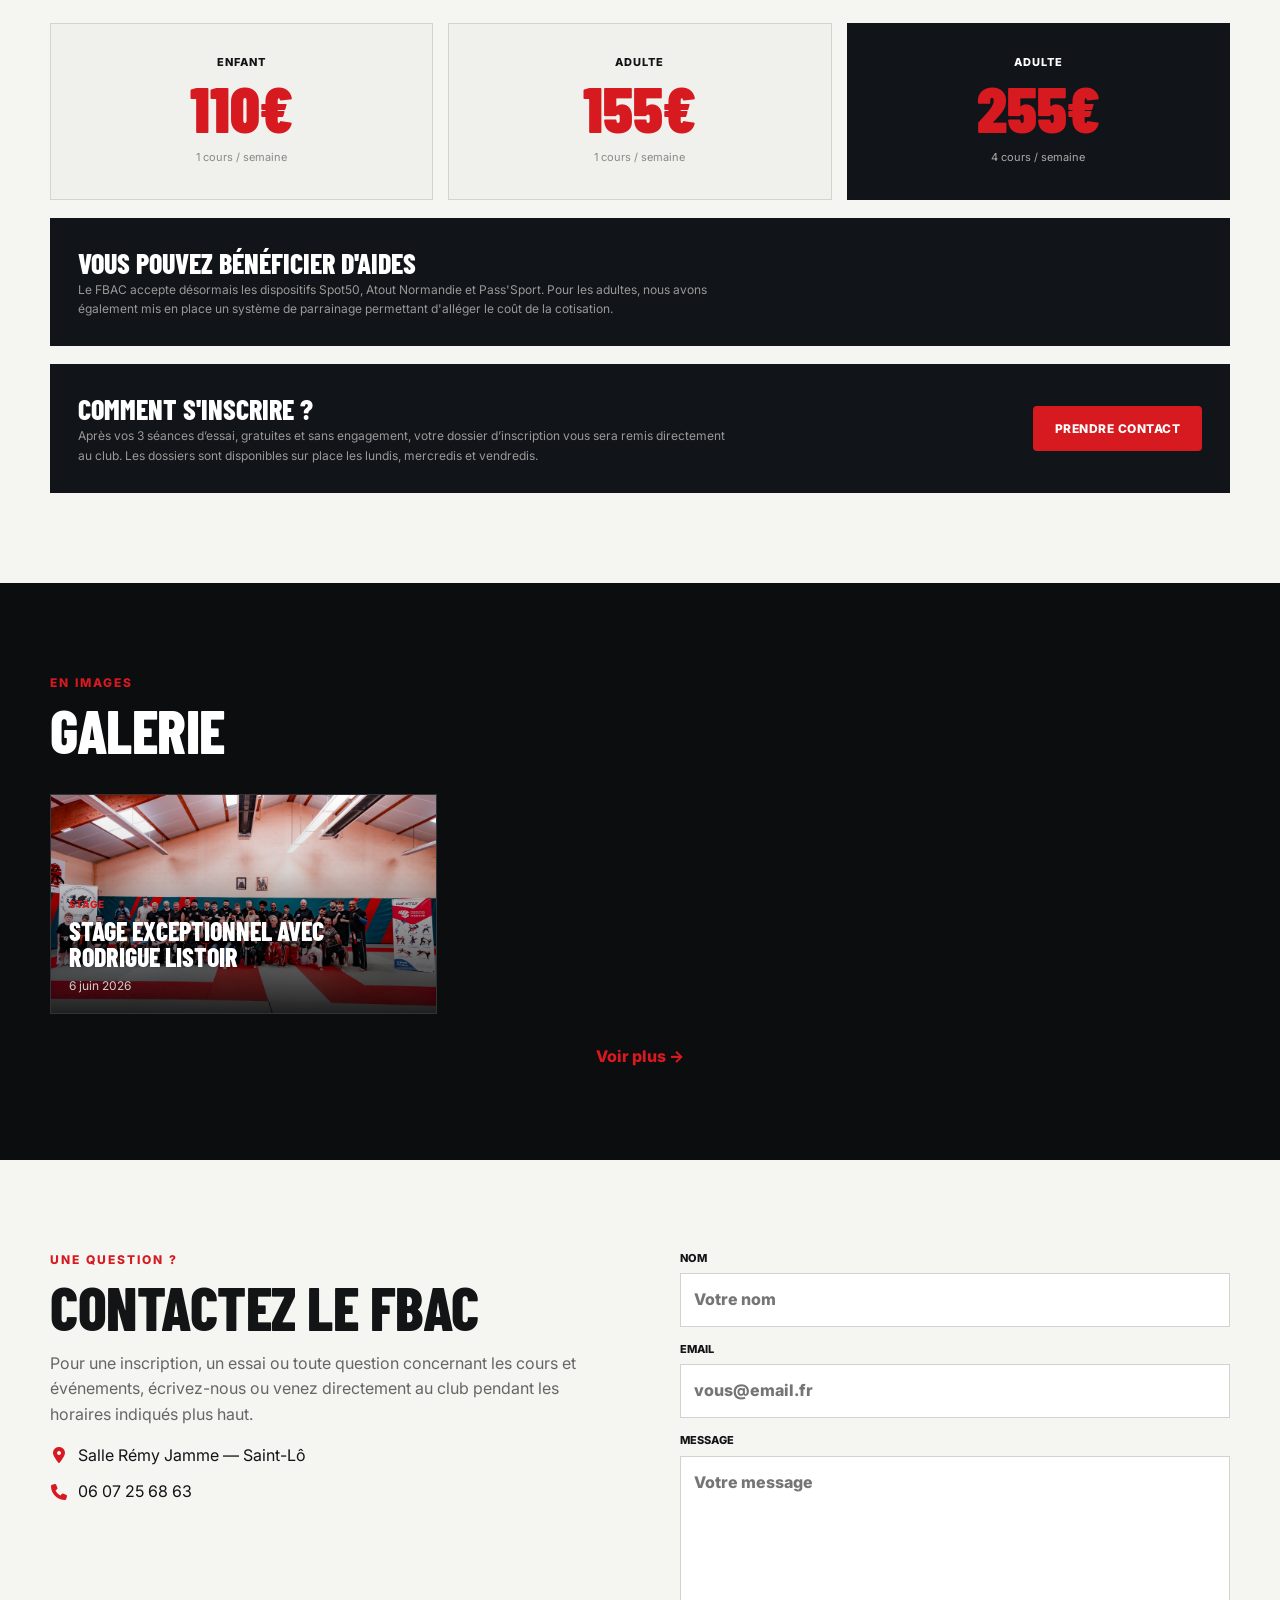
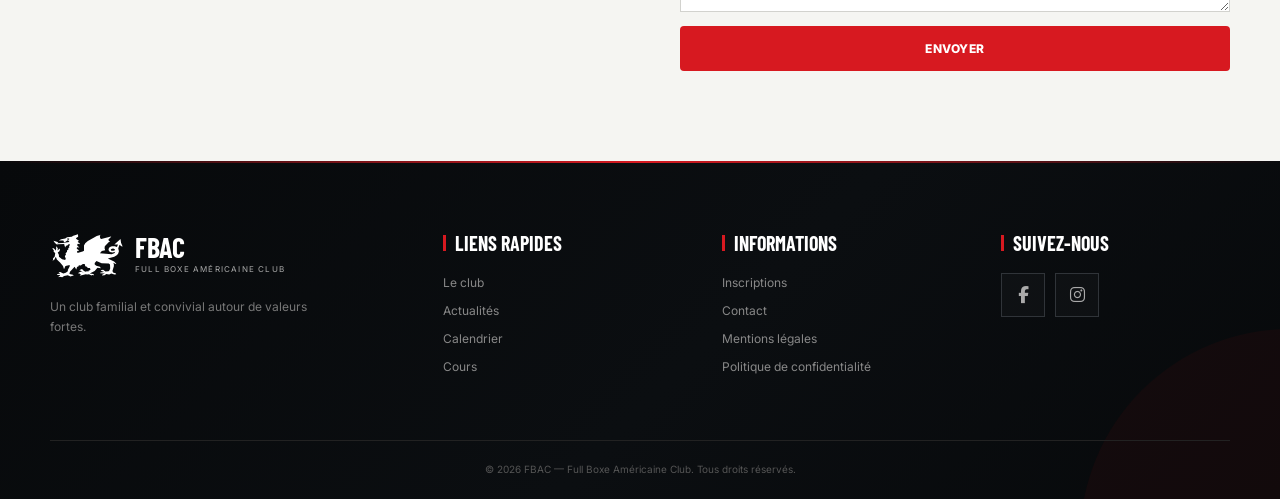
==== commit 7569c480: "Ajout de la fonctionnalité boutique & bon de commande" ====
--- a/index.html
+++ b/index.html
@@ -22,7 +22,7 @@
   <meta property="og:image" content="https://fullboxeamericaineclub.fr/images/og-image.jpg">
   <meta property="og:image:width" content="1200">
   <meta property="og:image:height" content="630">
-
+  <link rel="canonical" href="https://fullboxeamericaineclub.fr/">
   <link rel="icon" type="image/svg+xml" href="images/Logofavico.png">
   <link rel="stylesheet" href="css/style.css">
   <link rel="stylesheet" href="https://cdnjs.cloudflare.com/ajax/libs/font-awesome/6.5.2/css/all.min.css">
@@ -91,6 +91,7 @@
         <a href="#inscriptions">Inscriptions</a>
         <a href="#galerie">Galerie</a>
         <a href="#contact">Contact</a>
+        <!-- <a href="/boutique.html">Boutique</a> -->
         <a class="nav-cta" href="#inscriptions">Rejoignez-nous</a>
       </nav>
     </div>
--- a/css/style.css
+++ b/css/style.css
@@ -97,7 +97,8 @@
     gap: 22px;
     font-size: 12px;
     font-weight: 700;
-    text-transform: uppercase
+    text-transform: uppercase;
+    flex-wrap: wrap;
 }
 
 .main-nav a {
@@ -792,7 +793,7 @@
     gap: 10px;
     border-top: 1px solid #ddd;
     padding: 13px 0;
-    font-size: 13px
+    font-size: 16px
 }
 
 .schedule-row em {
@@ -893,36 +894,37 @@
 }
 
 .contact-info {
-  display: flex;
-  flex-direction: column;
-  gap: 10px;
+    display: flex;
+    flex-direction: column;
+    gap: 10px;
 }
 
 .contact-info p {
-  margin: 0;
+    margin: 0;
 }
 
 .contact-info a {
-  display: inline-flex;
-  align-items: center;
-  gap: 10px;
-
-  color: inherit;
-  text-decoration: none;
-
-  transition: color 0.2s ease;
+    display: inline-flex;
+    align-items: center;
+    gap: 10px;
+
+    color: inherit;
+    text-decoration: none;
+
+    transition: color 0.2s ease;
 }
 
 .contact-info i {
-  width: 18px;
-  text-align: center;
-  font-size: 16px;
-  color: var(--red);
+    width: 18px;
+    text-align: center;
+    font-size: 16px;
+    color: var(--red);
 }
 
 .contact-info a:hover {
-  color: var(--red);
-}
+    color: var(--red);
+}
+
 .contact-form {
     display: grid;
     gap: 14px
@@ -1066,76 +1068,221 @@
     }
 }
 
+/* =========================
+   FOOTER
+   ========================= */
+
 .footer {
-    background: #07090b;
+    position: relative;
+    background:
+        linear-gradient(135deg, #07090b 0%, #0b0e11 55%, #07090b 100%);
     color: white;
-    padding: 55px 0 20px
+    padding: 70px 0 22px;
+    overflow: hidden;
+}
+
+/* Ligne rouge décorative en haut */
+.footer::before {
+    content: "";
+    position: absolute;
+    top: 0;
+    left: 0;
+    width: 100%;
+    height: 2px;
+    background: linear-gradient(90deg,
+            transparent,
+            var(--red),
+            transparent);
+}
+
+/* Légère ambiance rouge */
+.footer::after {
+    content: "";
+    position: absolute;
+    width: 420px;
+    height: 420px;
+    right: -220px;
+    bottom: -250px;
+    border-radius: 50%;
+    background: rgba(215, 25, 32, 0.05);
+    pointer-events: none;
 }
 
 .footer-grid {
+    position: relative;
+    z-index: 1;
+
     display: grid;
     grid-template-columns: 1.5fr 1fr 1fr 1fr;
-    gap: 40px
+    gap: 50px;
+}
+
+/* =========================
+   BLOC FBAC
+   ========================= */
+
+.footer-brand {
+    margin-bottom: 5px;
+}
+
+.footer-brand .brand-mark {
+    width: 75px;
+    height: 50px;
+}
+
+.footer-brand .brand-mark img {
+    max-width: 100%;
+    max-height: 100%;
+    display: block;
+}
+
+.footer-brand strong {
+    font-size: 28px;
+}
+
+.footer-brand small {
+    font-size: 8px;
 }
 
 .footer p {
     color: #777;
     font-size: 12px;
-    max-width: 260px;
-    margin-top: 15px
-}
+    line-height: 1.7;
+    max-width: 280px;
+    margin-top: 16px;
+}
+
+/* =========================
+   TITRES
+   ========================= */
 
 .footer h4 {
+    position: relative;
+
     font: 700 20px 'Barlow Condensed';
     text-transform: uppercase;
-    margin-bottom: 12px
-}
+
+    margin-bottom: 18px;
+    padding-left: 12px;
+}
+
+/* Petite barre rouge devant les titres */
+.footer h4::before {
+    content: "";
+    position: absolute;
+    left: 0;
+    top: 50%;
+    width: 3px;
+    height: 16px;
+
+    background: var(--red);
+
+    transform: translateY(-50%);
+}
+
+/* =========================
+   LIENS
+   ========================= */
 
 .footer-grid>div>a {
+    position: relative;
+
     display: block;
+    width: max-content;
+
     color: #888;
     font-size: 12px;
-    margin: 6px 0
-}
+
+    margin: 9px 0;
+
+    transition:
+        color 0.2s ease,
+        transform 0.2s ease;
+}
+
+.footer-grid>div>a:hover {
+    color: white;
+    transform: translateX(4px);
+}
+
+/* Petit trait rouge au survol */
+.footer-grid>div>a::before {
+    content: "";
+
+    position: absolute;
+    left: -10px;
+    top: 50%;
+
+    width: 0;
+    height: 1px;
+
+    background: var(--red);
+
+    transform: translateY(-50%);
+
+    transition: width 0.2s ease;
+}
+
+.footer-grid>div>a:hover::before {
+    width: 6px;
+}
+
+/* =========================
+   RÉSEAUX SOCIAUX
+   ========================= */
 
 .socials {
-  display: flex;
-  align-items: center;
-  gap: 12px;
+    display: flex;
+    align-items: center;
+    gap: 10px;
 }
 
 .socials a {
-  width: 42px;
-  height: 42px;
-
-  display: flex;
-  align-items: center;
-  justify-content: center;
-
-  border: 1px solid #303439;
-  color: #fff;
-
-  font-size: 18px;
-  text-decoration: none;
-
-  transition:
-    color 0.2s ease,
-    border-color 0.2s ease,
-    transform 0.2s ease;
+    width: 44px;
+    height: 44px;
+
+    display: flex;
+    align-items: center;
+    justify-content: center;
+
+    border: 1px solid #303439;
+    background: rgba(255, 255, 255, 0.02);
+
+    color: #aaa;
+
+    font-size: 17px;
+
+    transition:
+        color 0.25s ease,
+        background 0.25s ease,
+        border-color 0.25s ease,
+        transform 0.25s ease;
 }
 
 .socials a:hover {
-  color: var(--red);
-  border-color: var(--red);
-  transform: translateY(-2px);
-}
+    color: white;
+    background: var(--red);
+    border-color: var(--red);
+    transform: translateY(-3px);
+}
+
+/* =========================
+   COPYRIGHT
+   ========================= */
 
 .copyright {
+    position: relative;
+    z-index: 1;
+
     border-top: 1px solid #222;
-    margin-top: 45px;
-    padding-top: 18px;
+
+    margin-top: 55px;
+    padding-top: 20px;
+
     color: #555;
-    font-size: 10px
+    font-size: 10px;
+
+    text-align: center;
 }
 
 code {
@@ -1166,7 +1313,8 @@
     }
 
     .footer-grid {
-        grid-template-columns: 1fr 1fr
+        grid-template-columns: 1fr 1fr;
+        gap: 40px 30px;
     }
 
     .gallery {
@@ -1243,9 +1391,33 @@
     .news-grid,
     .split,
     .prices,
-    .contact-grid,
+    .contact-grid {
+        grid-template-columns: 1fr
+    }
+
     .footer-grid {
-        grid-template-columns: 1fr
+        grid-template-columns: 1fr 1fr;
+        gap: 35px 20px;
+    }
+
+    .footer-grid>div:first-child {
+        grid-column: 1 / -1;
+    }
+
+    .footer-grid>div:first-child p {
+        max-width: 320px;
+    }
+
+    .footer h4 {
+        margin-bottom: 14px;
+    }
+
+    .footer-grid>div>a {
+        margin: 8px 0;
+    }
+
+    .socials {
+        gap: 8px;
     }
 
     .values article {
@@ -1283,7 +1455,7 @@
     }
 
     .schedule-row {
-        grid-template-columns: 1fr 1.3fr
+        grid-template-columns: 1.5fr 1.5fr;
     }
 
     @media (max-width: 720px) {
@@ -1334,4 +1506,29 @@
     .form-status strong {
         font-size: 1.3rem;
     }
+}
+@media (max-width: 430px) {
+
+    .footer {
+        padding: 55px 0 20px;
+    }
+
+    .footer-grid {
+        grid-template-columns: 1fr;
+        gap: 30px;
+    }
+
+    .footer-grid > div:first-child {
+        grid-column: auto;
+    }
+
+    .footer-grid > div:not(:first-child) {
+        padding-top: 5px;
+    }
+
+    .copyright {
+        margin-top: 40px;
+        line-height: 1.6;
+    }
+
 }
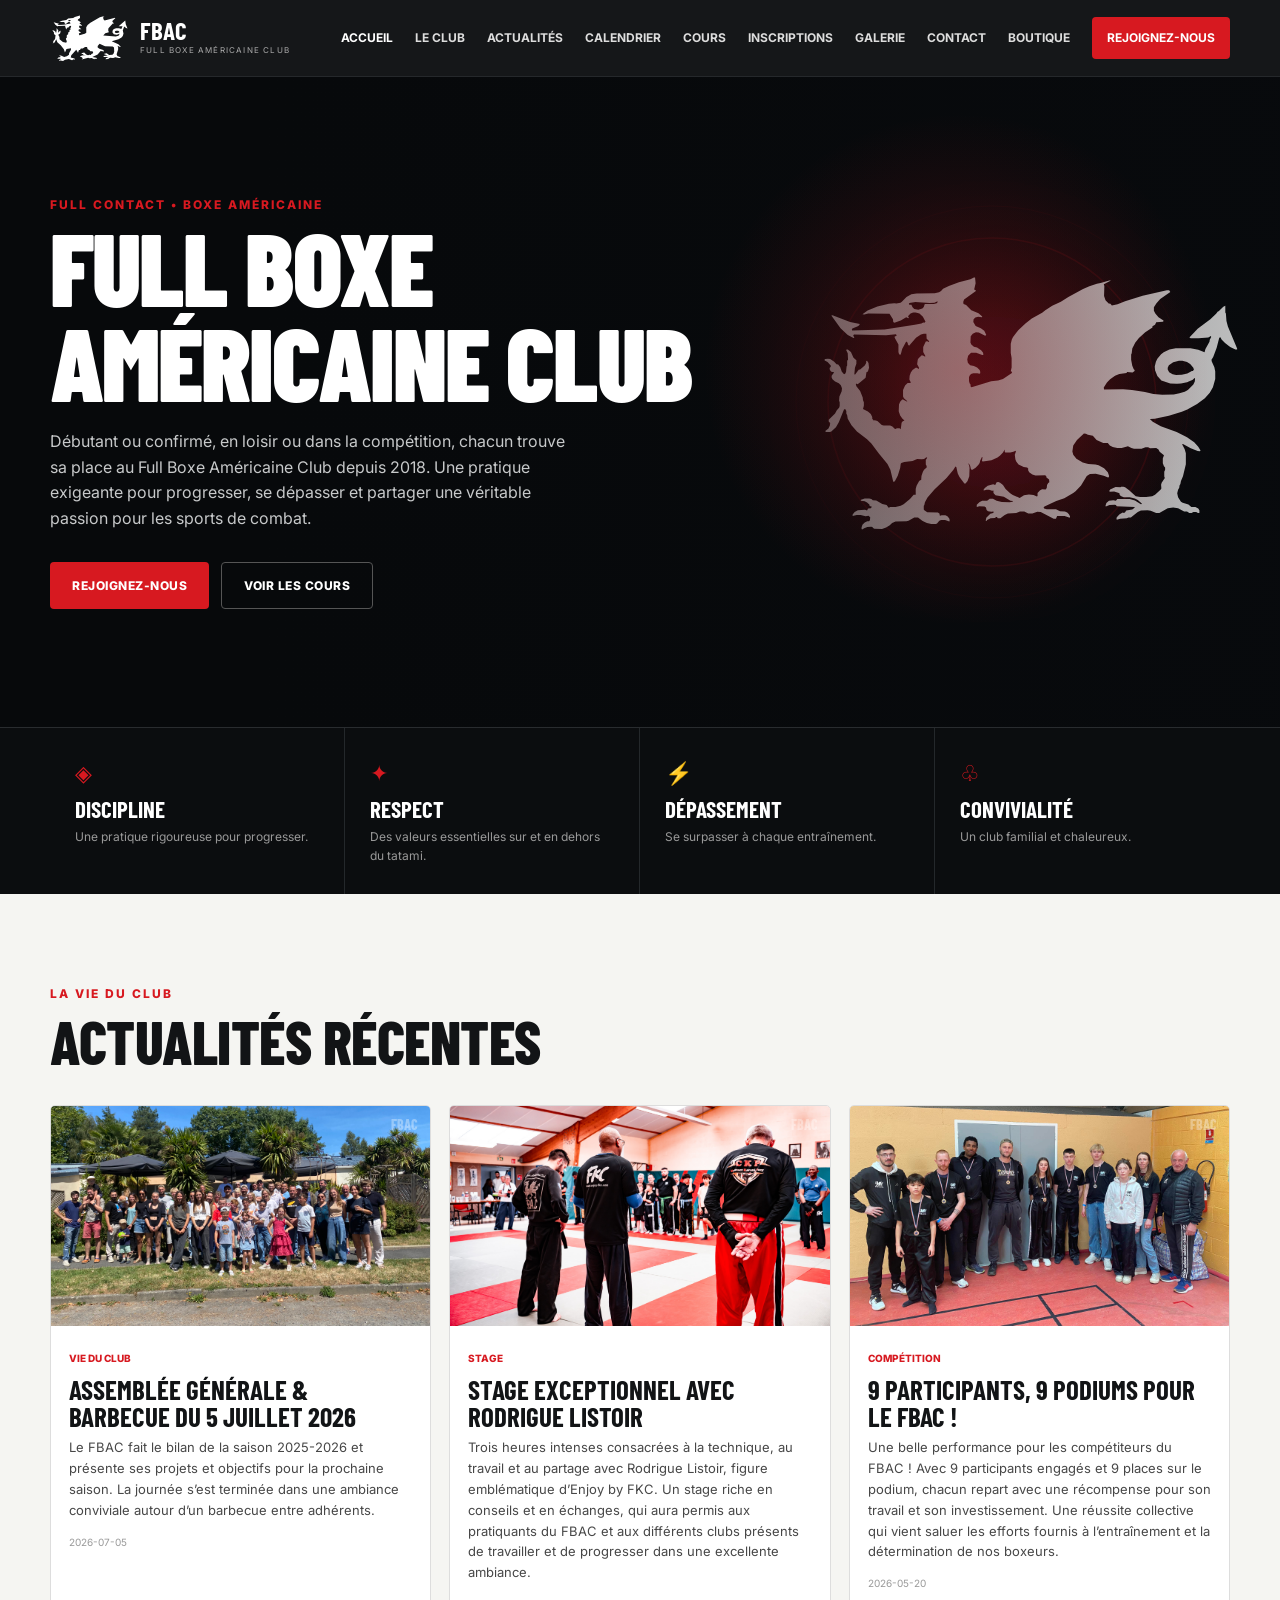
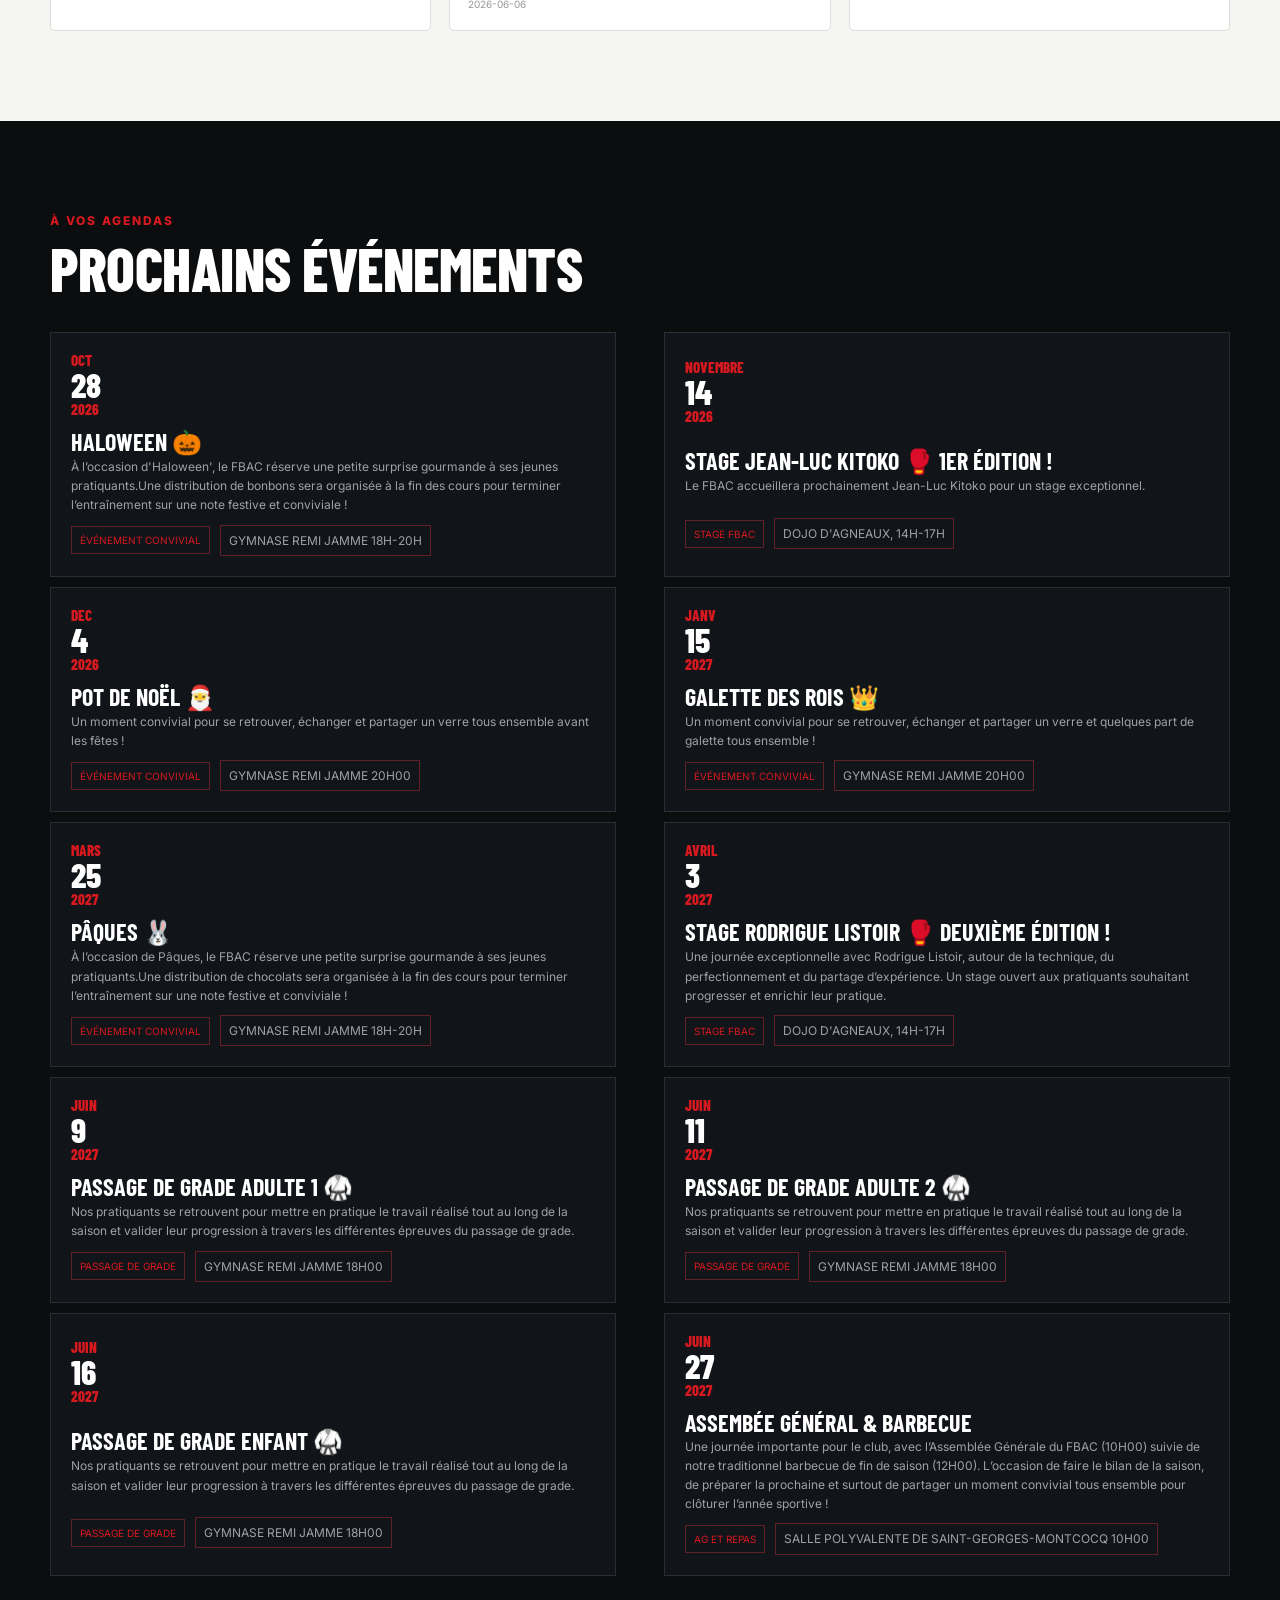
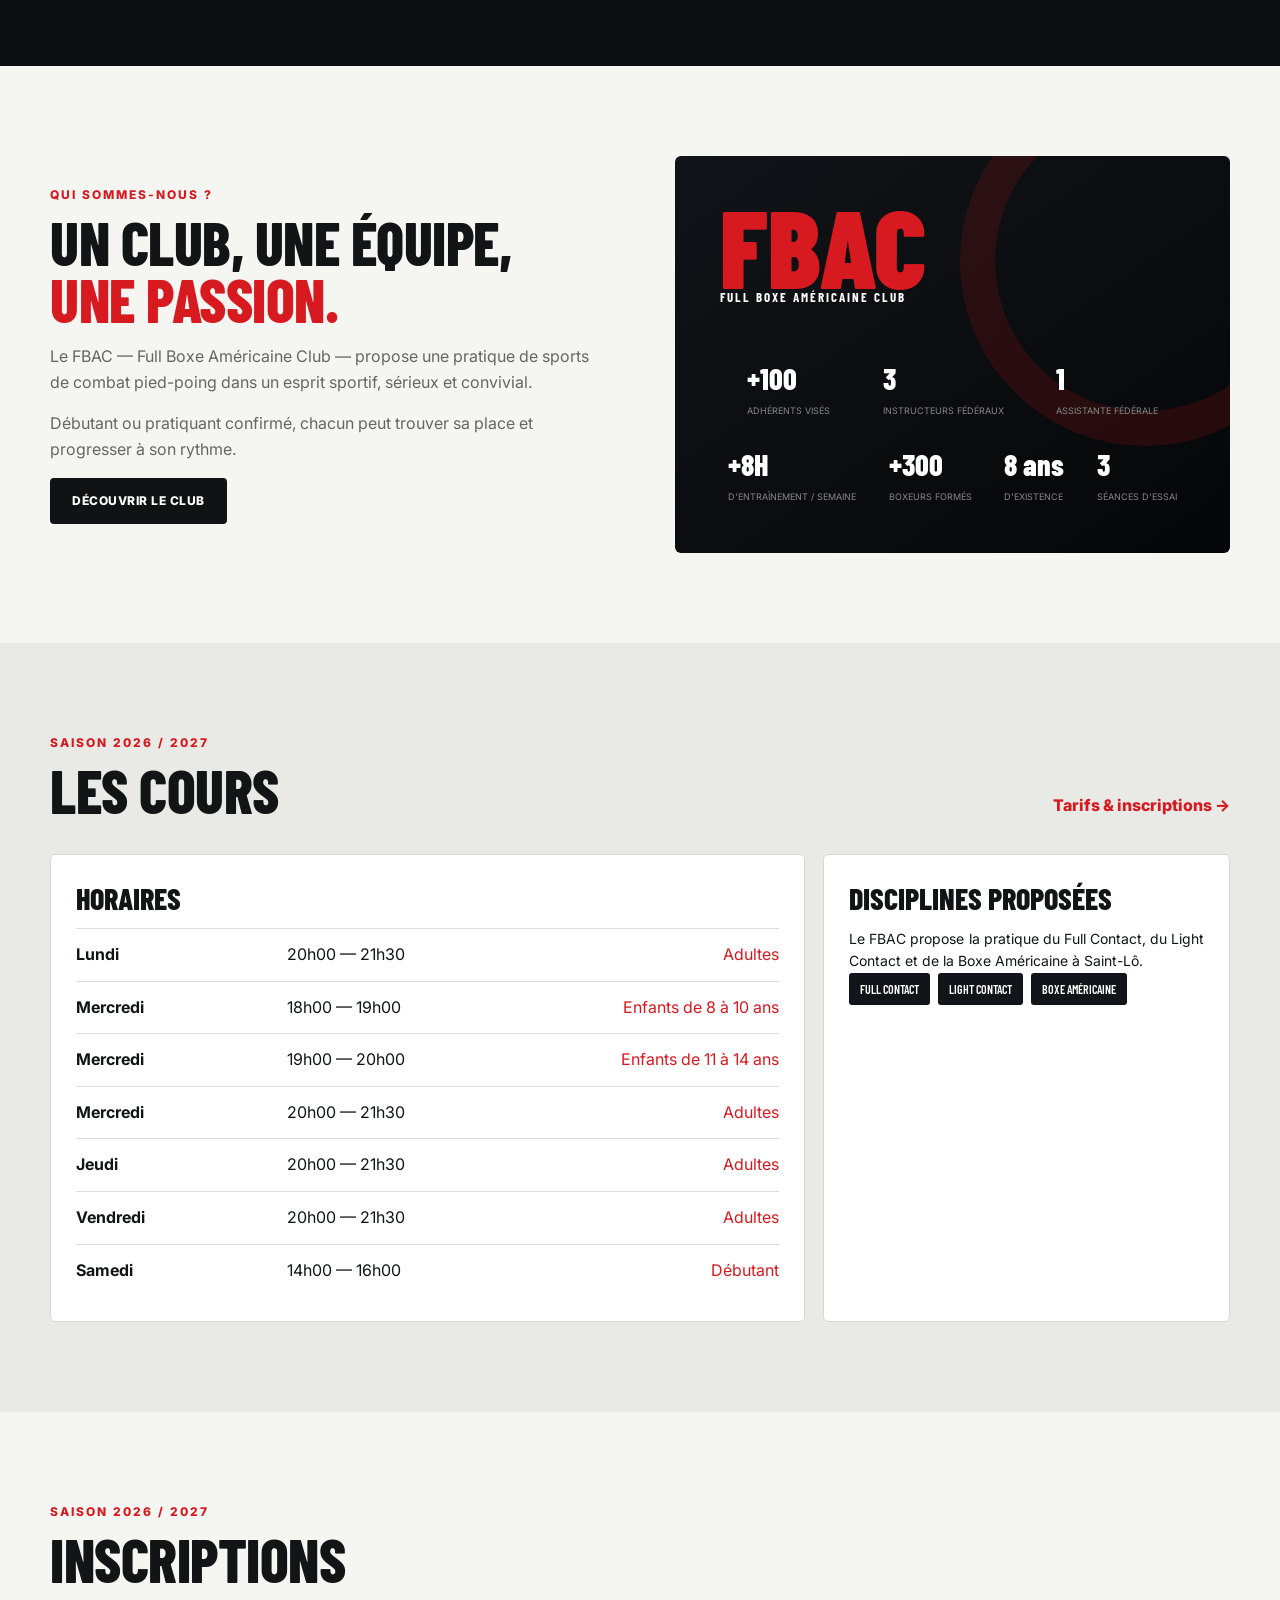
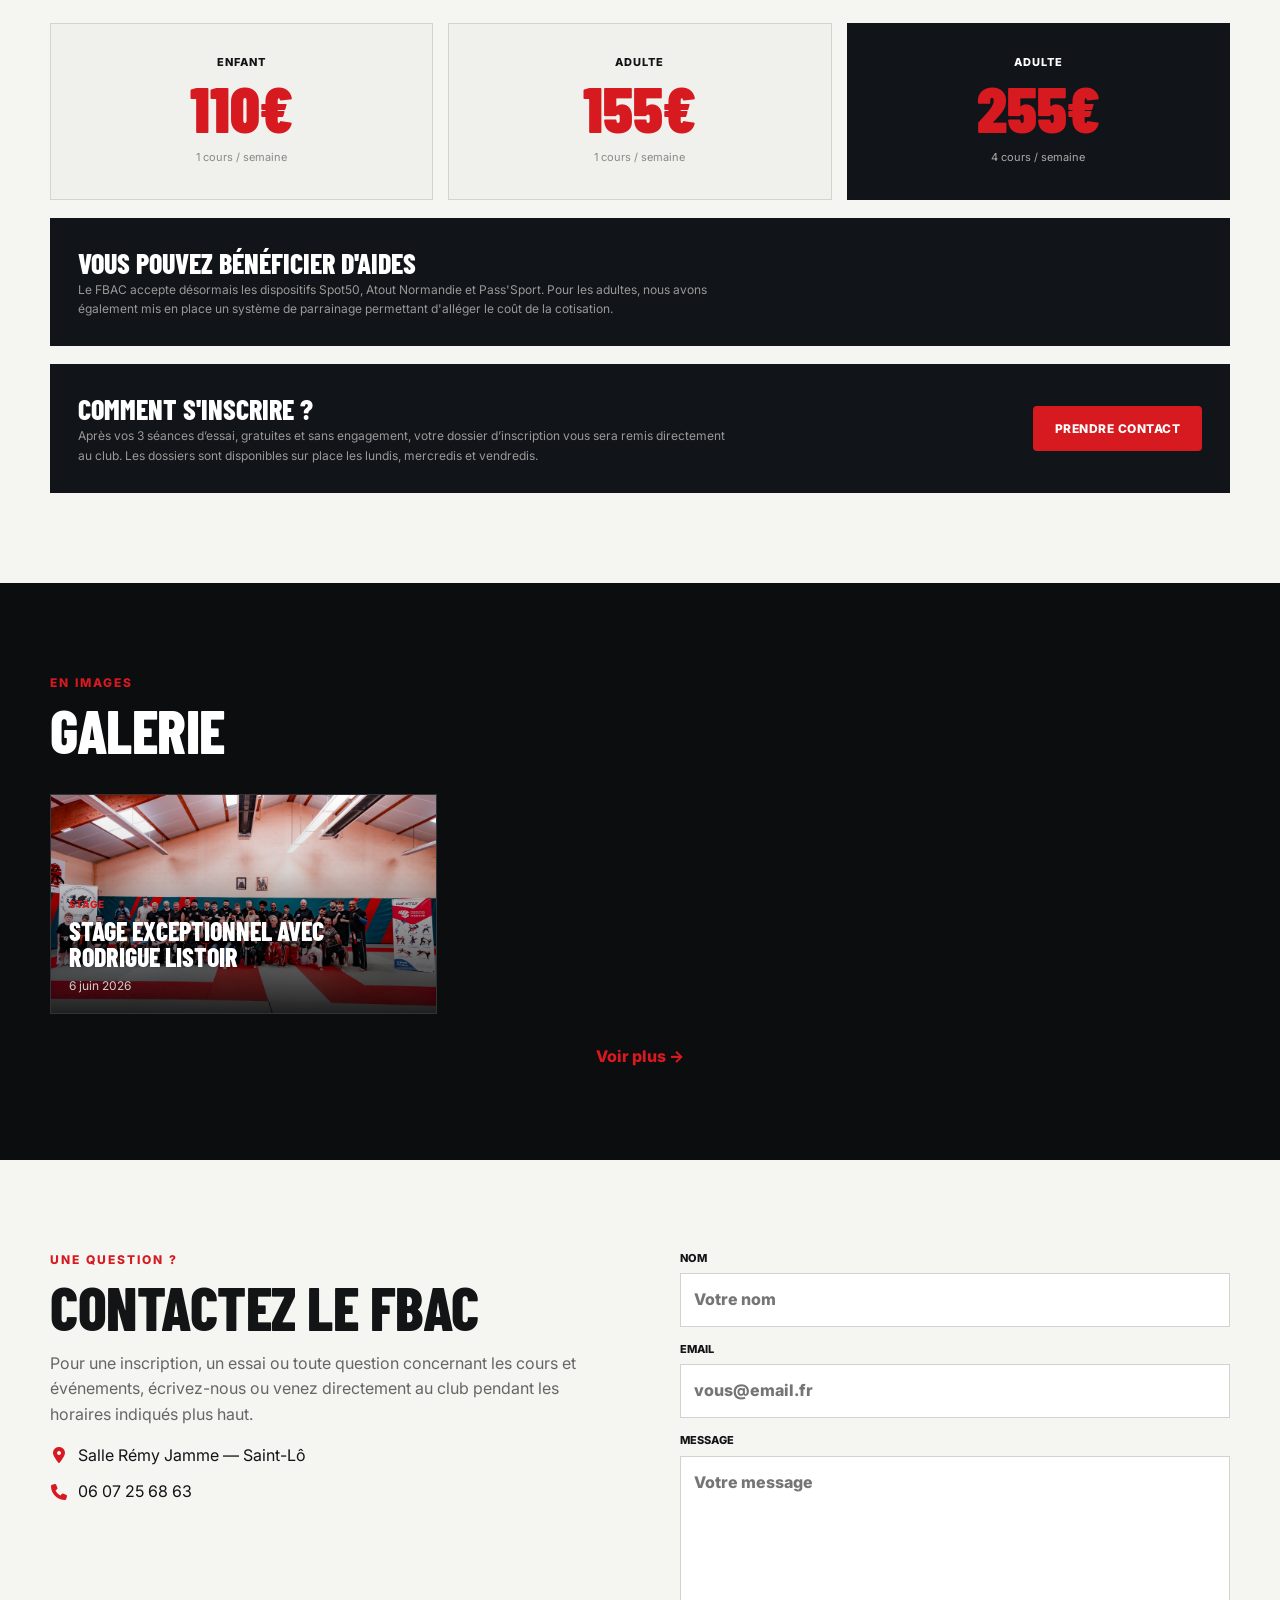
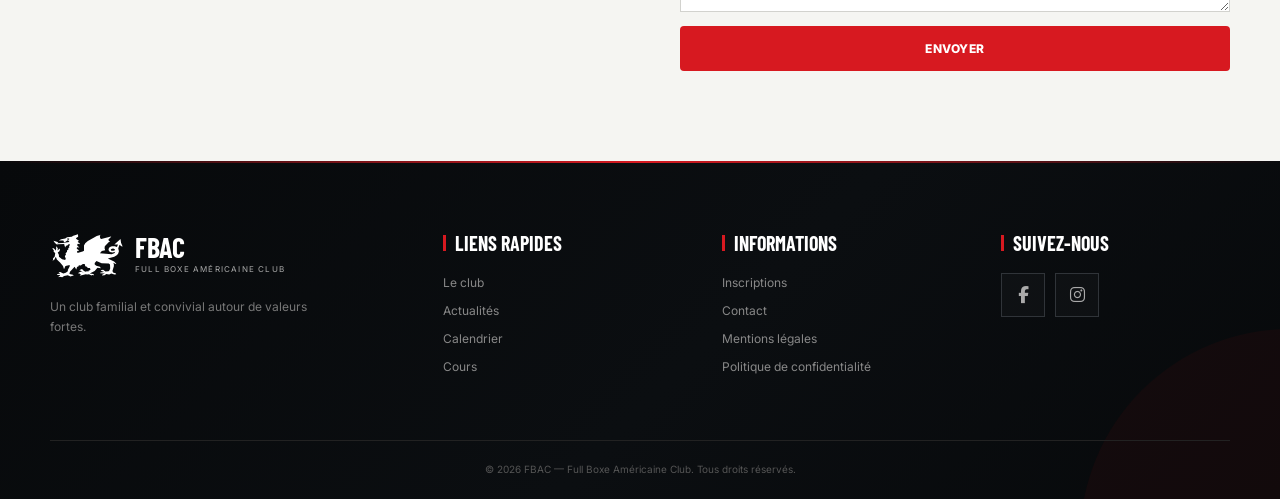
==== commit 4dd0ceeb: "ajout du bouton boutique" ====
--- a/index.html
+++ b/index.html
@@ -91,7 +91,7 @@
         <a href="#inscriptions">Inscriptions</a>
         <a href="#galerie">Galerie</a>
         <a href="#contact">Contact</a>
-        <!-- <a href="/boutique.html">Boutique</a> -->
+        <a href="/boutique.html">Boutique</a>
         <a class="nav-cta" href="#inscriptions">Rejoignez-nous</a>
       </nav>
     </div>
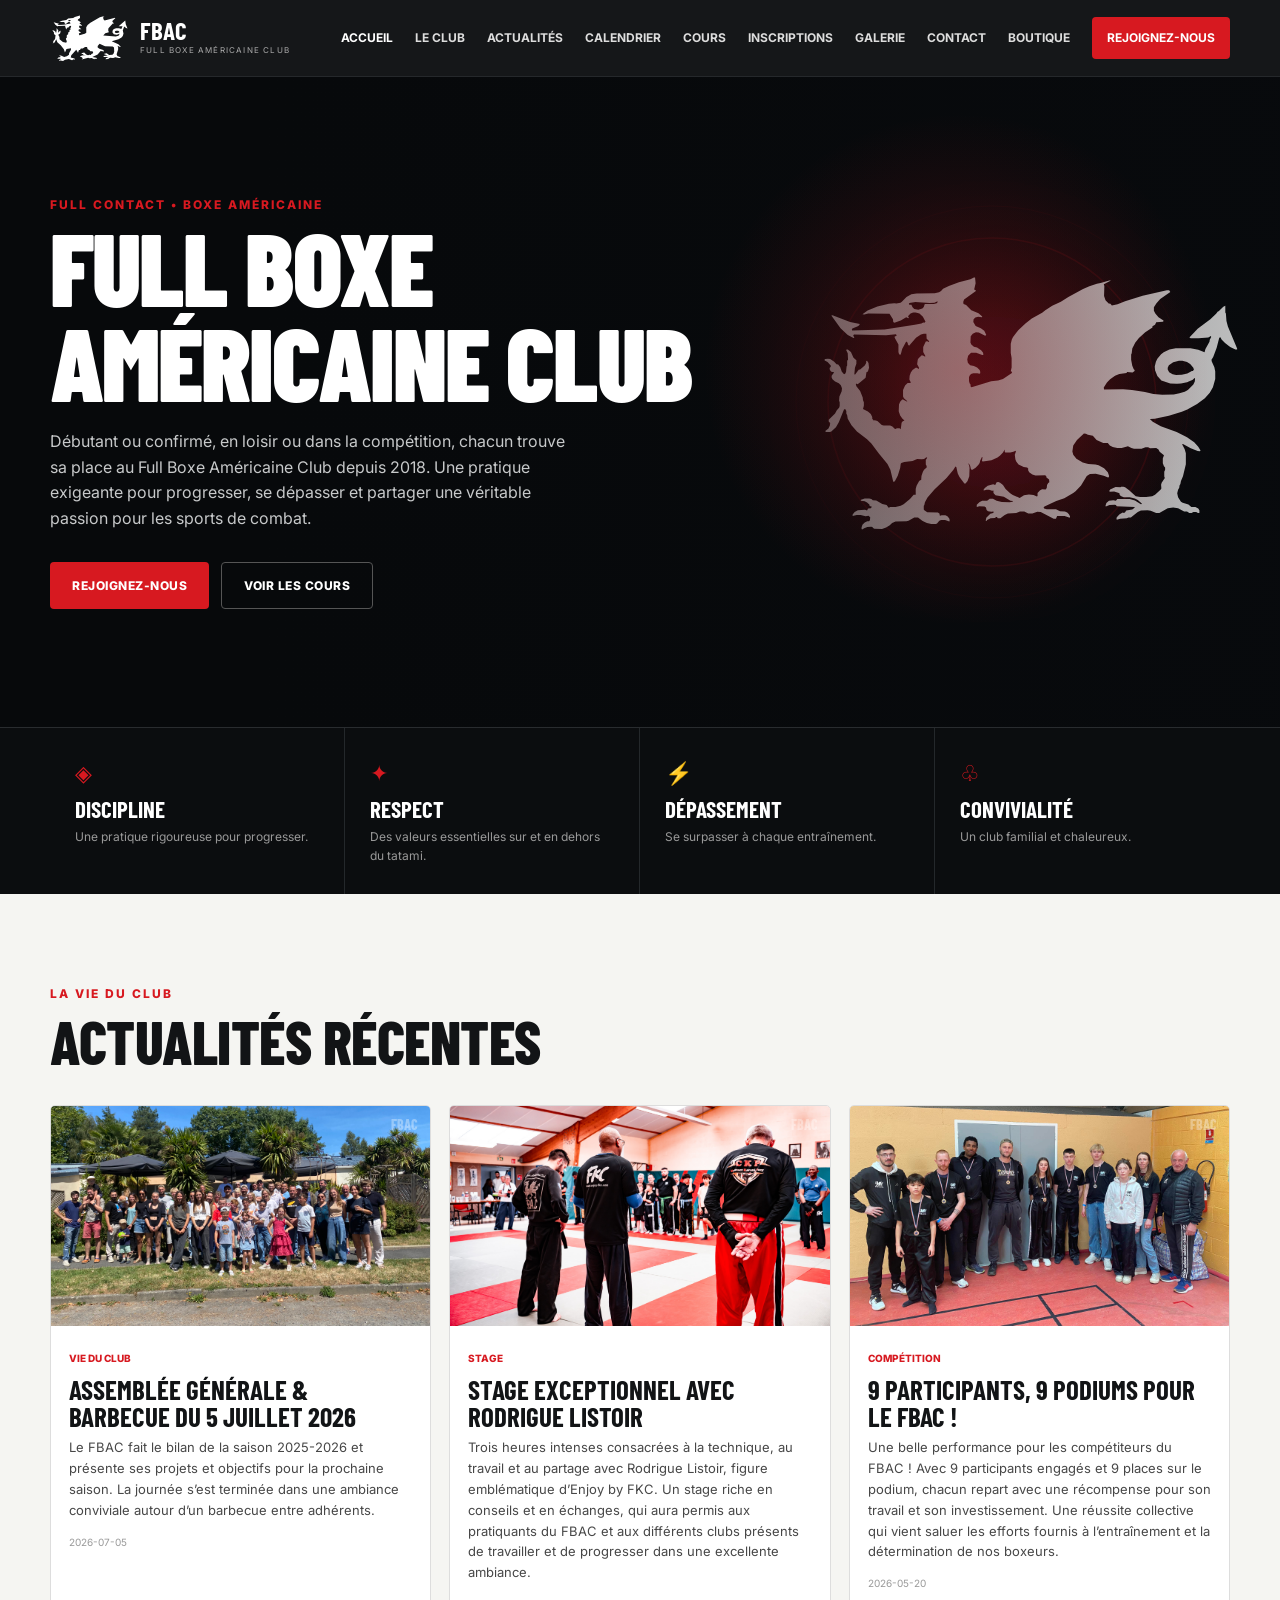
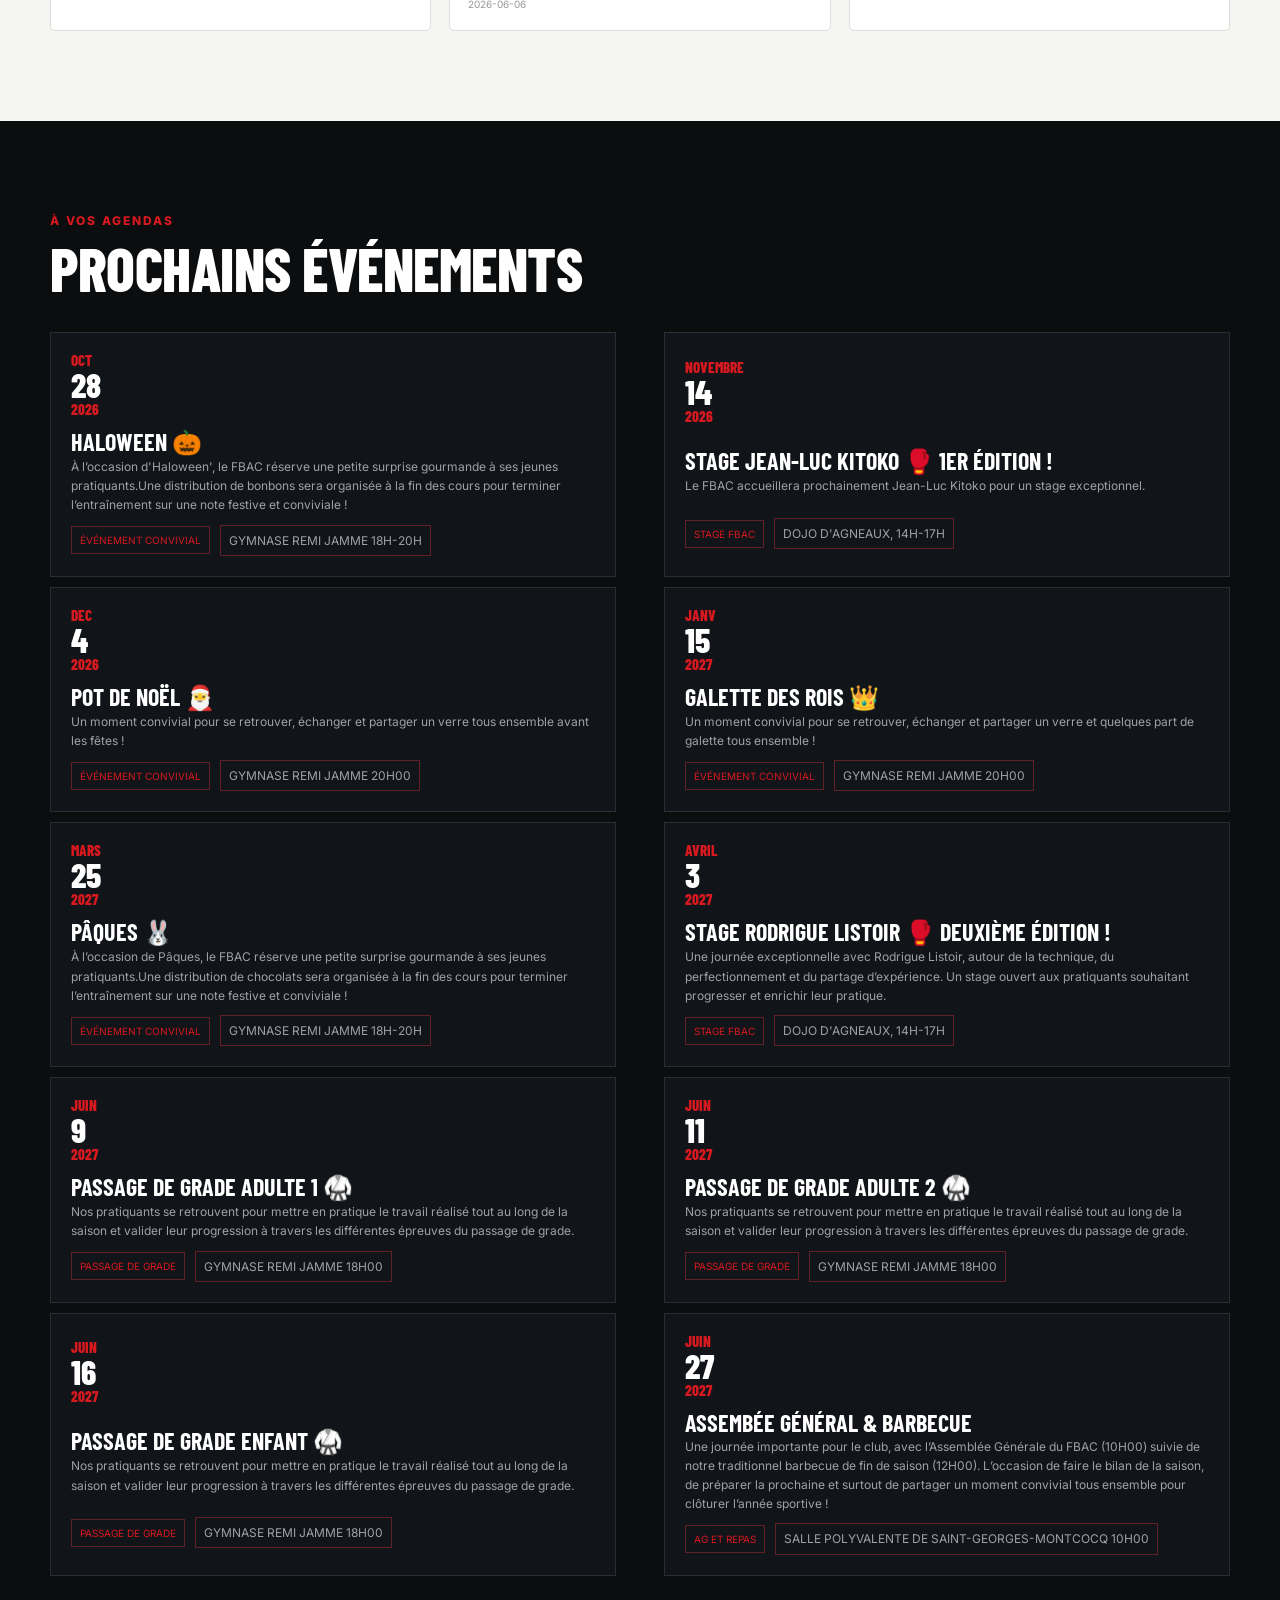
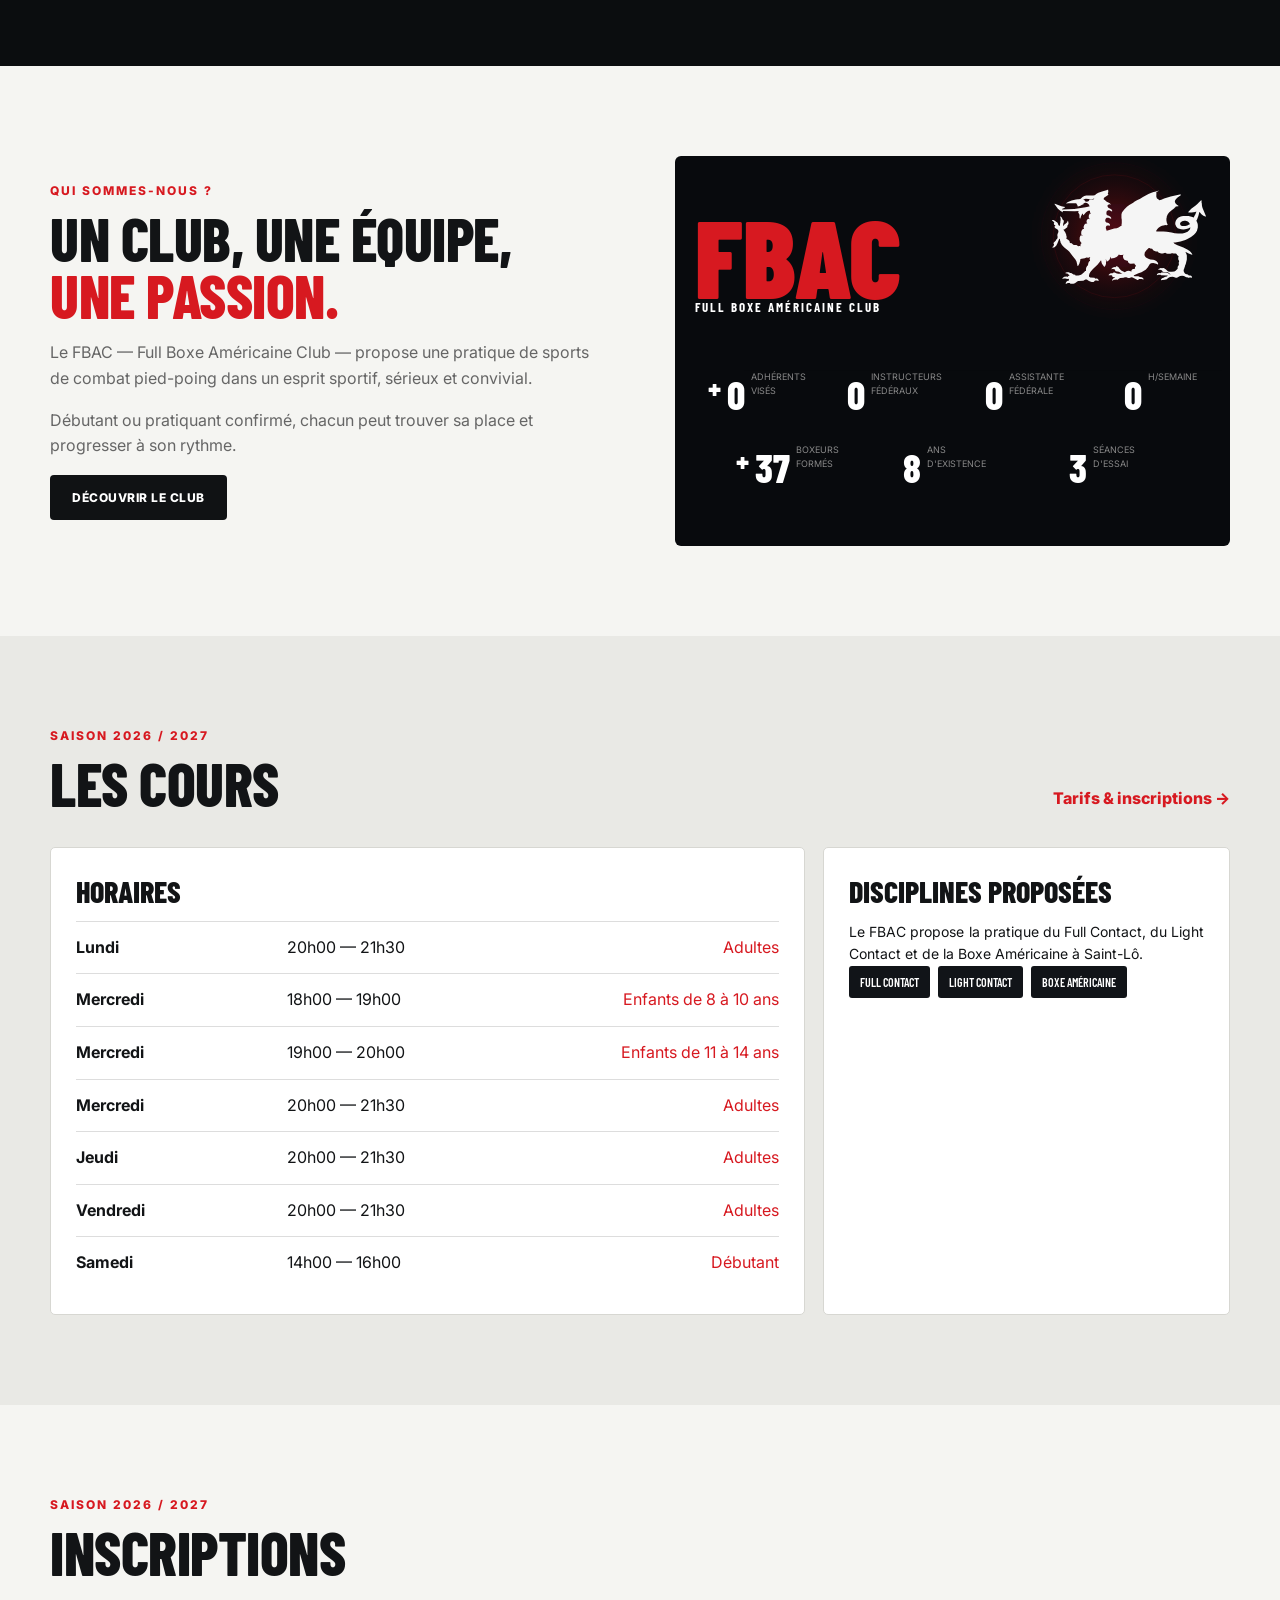
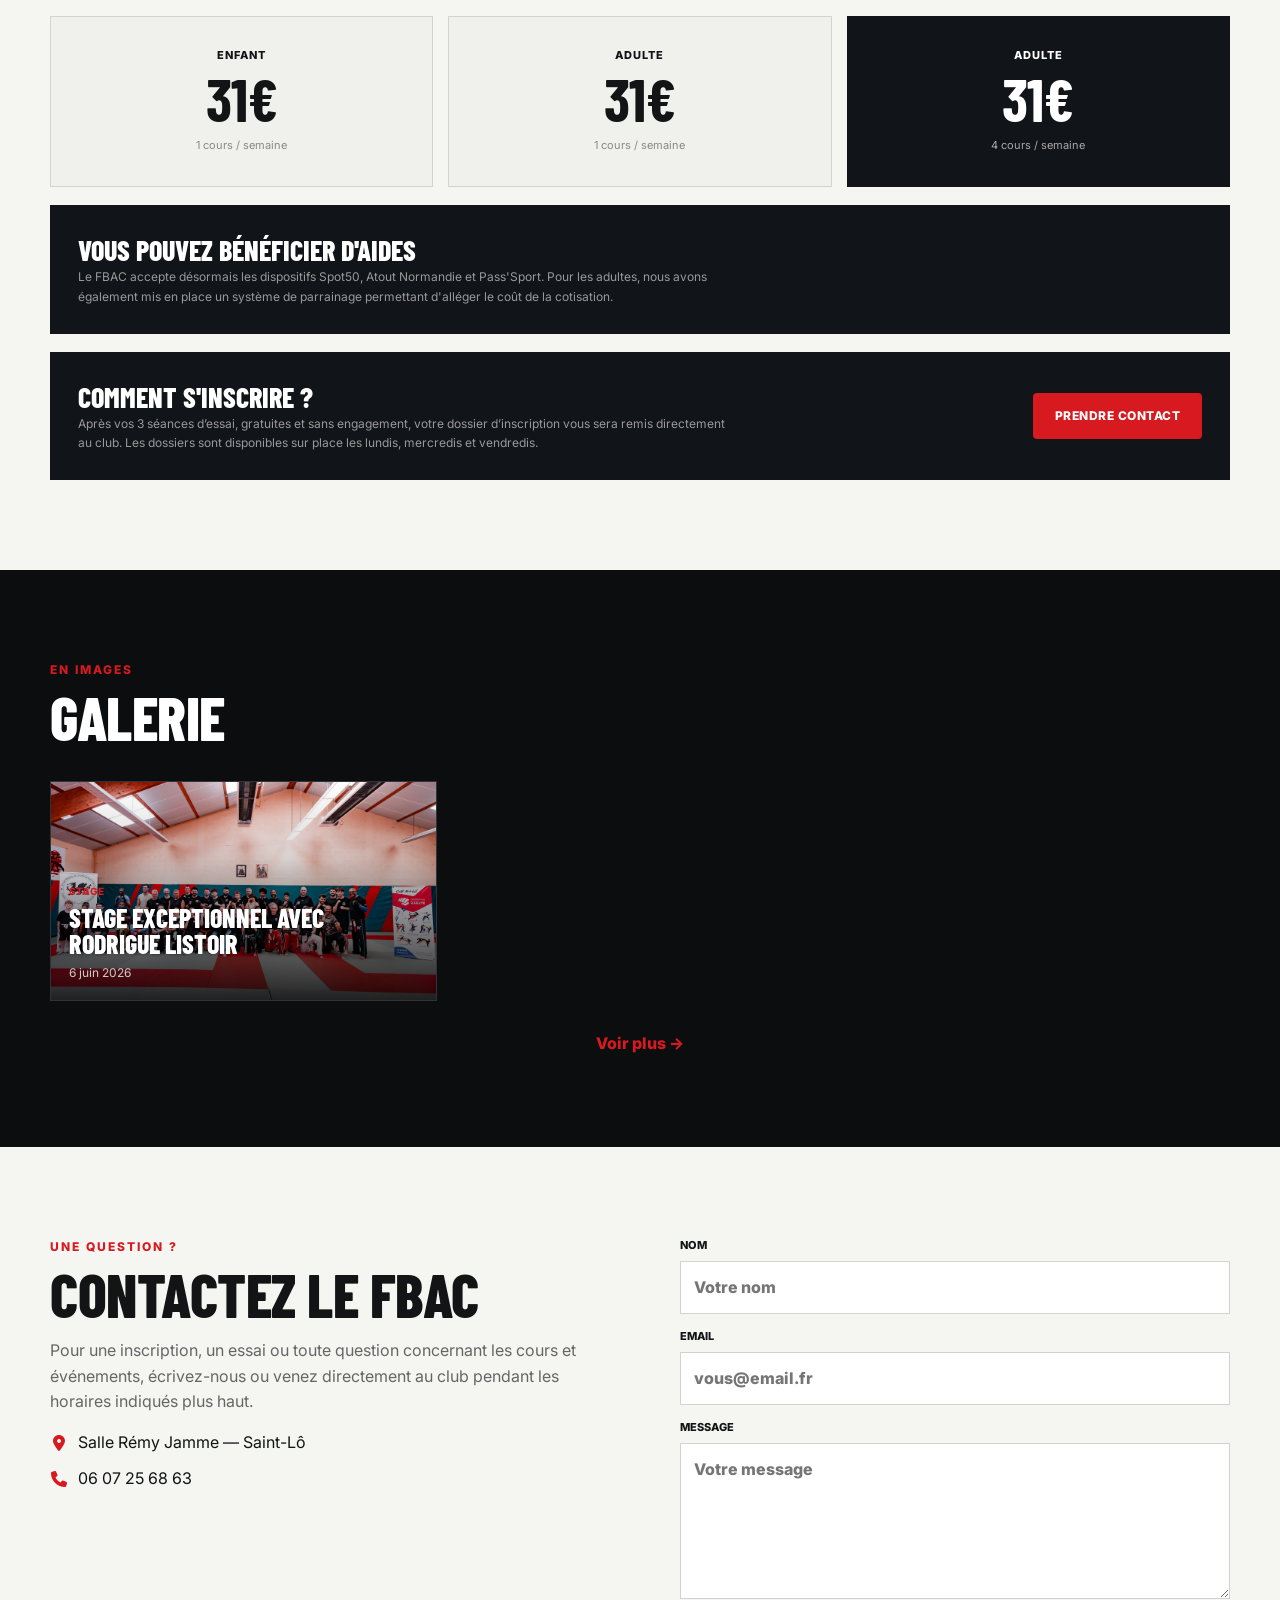
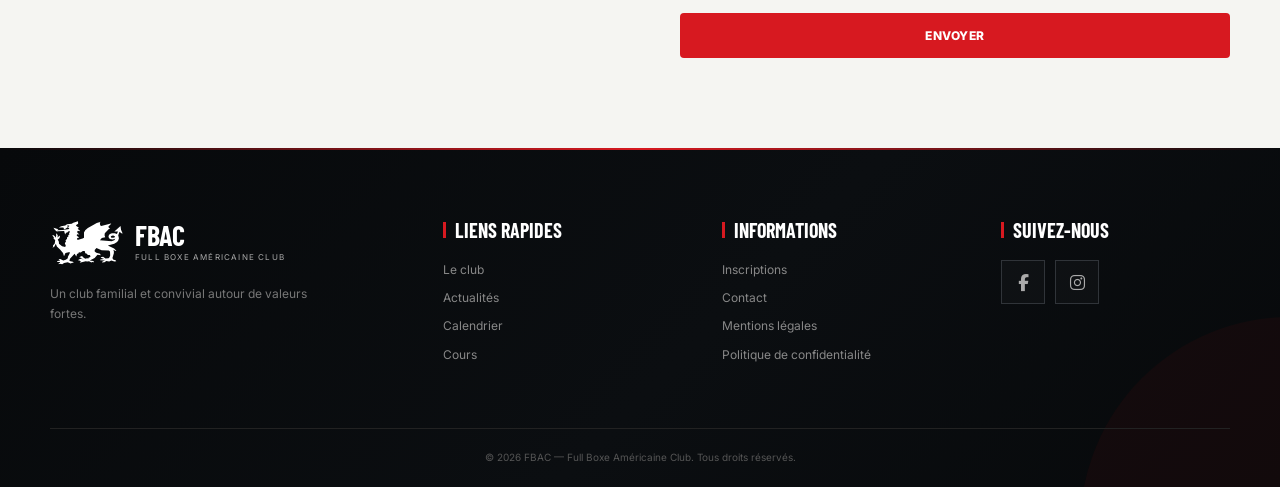
==== commit 67798b32: "mise a jour et amelioration de animation d'evenements scroll" ====
--- a/index.html
+++ b/index.html
@@ -173,13 +173,13 @@
           <div class="club-card-big">FBAC</div>
           <p>FULL BOXE AMÉRICAINE CLUB</p>
           <div class="club-stats">
-            <div><strong>+100</strong><span>adhérents visés</span></div>
-            <div><strong>3</strong><span>instructeurs fédéraux</span></div>
-            <div><strong>1</strong><span>assistante fédérale</span></div>
-            <div><strong>+8H</strong><span>d'entraînement / semaine</span></div>
-            <div><strong>+300</strong><span>boxeurs formés</span></div>
-            <div><strong>8 ans</strong><span>d'existence</span></div>
-            <div><strong>3</strong><span>séances d'essai</span></div>
+            <div class="stat"><strong>+</strong><strong class="data_value" data-value="100">0</strong><span>adhérents visés</span></div>
+            <div class="stat"><strong class="data_value" data-value="3">0</strong><span>instructeurs fédéraux</span></div>
+            <div class="stat"><strong class="data_value" data-value="1">0</strong><span>assistante fédérale</span></div>
+            <div class="stat"><strong class="data_value" data-value="8">0</strong><span>H/semaine</span></div>
+            <div class="stat"><strong>+</strong><strong class="data_value" data-value="300">0</strong><span>boxeurs formés</span></div>
+            <div class="stat"><strong class="data_value" data-value="8">0</strong><span>ans d'existence</span></div>
+            <div class="stat"><strong class="data_value" data-value="3">0</strong><span>séances d'essai</span></div>
           </div>
         </div>
       </div>
@@ -230,9 +230,9 @@
           </div>
         </div>
         <div class="prices">
-          <article><span>ENFANT</span><strong>110€</strong><small>1 cours / semaine</small></article>
-          <article><span>ADULTE</span><strong>155€</strong><small>1 cours / semaine</small></article>
-          <article class="featured"><span>ADULTE</span><strong>255€</strong><small>4 cours / semaine</small></article>
+          <article><span>ENFANT</span><div class="groupeuro"><strong class="data_value" data-value="110">0</strong><strong>€</strong></div><small>1 cours / semaine</small></article>
+          <article><span>ADULTE</span><div class="groupeuro"><strong class="data_value" data-value="155">0</strong><strong>€</strong></div><small>1 cours / semaine</small></article>
+          <article class="featured"><span>ADULTE</span><div class="groupeuro"><strong class="data_value" data-value="255">0</strong><strong>€</strong></div><small>4 cours / semaine</small></article>
         </div>
         <div class="registration-box">
           <div>
--- a/css/style.css
+++ b/css/style.css
@@ -125,6 +125,8 @@
     color: white;
     font-size: 28px
 }
+
+
 
 .hero {
     position: relative;
@@ -267,6 +269,16 @@
     justify-content: space-between;
     gap: 20px;
     margin-bottom: 35px
+}
+.section-heading {
+    opacity: 0;
+    transform: translateX(-40vw);
+    transition: .8s ease;
+}
+
+.section-heading.visible {
+    opacity: 1;
+    transform: translateX(0);
 }
 
 h2 {
@@ -659,7 +671,16 @@
     min-width: 300px;
     width: 48%;
 }
-
+.event {
+    opacity: 0;
+    transform: translateY(30px);
+    transition: 1s ease;
+}
+
+.event.visible {
+    opacity: 1;
+    transform: translateY(0);
+}
 .event-date {
     font: 800 34px/1 'Barlow Condensed';
     text-transform: uppercase
@@ -709,28 +730,32 @@
 
 .club-card {
     min-height: 390px;
-    background: linear-gradient(145deg, #111418, #050607);
+    background: #080a0d;    
     color: white;
     border-radius: 6px;
-    padding: 45px;
+    padding: 20px;
     display: flex;
     flex-direction: column;
     justify-content: center;
     position: relative;
-    overflow: hidden
-}
-
+    overflow: hidden;
+}
+.stat {
+    display: flex;
+    flex-wrap: nowrap;
+    max-width: 100px;
+    gap: 6px;
+}
+.data_value{
+    font-size: 2.5em !important;
+}
 .club-card:after {
     content: '';
     position: absolute;
-    width: 300px;
-    height: 300px;
-    border: 35px solid rgba(215, 25, 32, .15);
-    border-radius: 50%;
-    right: -100px;
-    top: -80px
-}
-
+    inset: 0;
+    background: url(../images/dragon-fbac.svg) 90% -45% / auto 69% no-repeat;
+    pointer-events: none;
+}
 .club-card-big {
     font: 900 110px/.8 'Barlow Condensed';
     color: var(--red);
@@ -845,9 +870,8 @@
 
 .prices strong {
     display: block;
-    font: 900 65px 'Barlow Condensed';
-    color: var(--red);
-    line-height: 1.1
+    font: 700 60px 'Barlow Condensed';
+    line-height: 1.1;
 }
 
 .prices small {
@@ -858,7 +882,12 @@
 .featured small {
     color: #aaa
 }
-
+.groupeuro{
+    display: flex;
+    font-size: x-large !important;
+    justify-content: center;
+    align-items: center;
+}
 .registration-box {
     margin-top: 18px;
     background: #111418;
